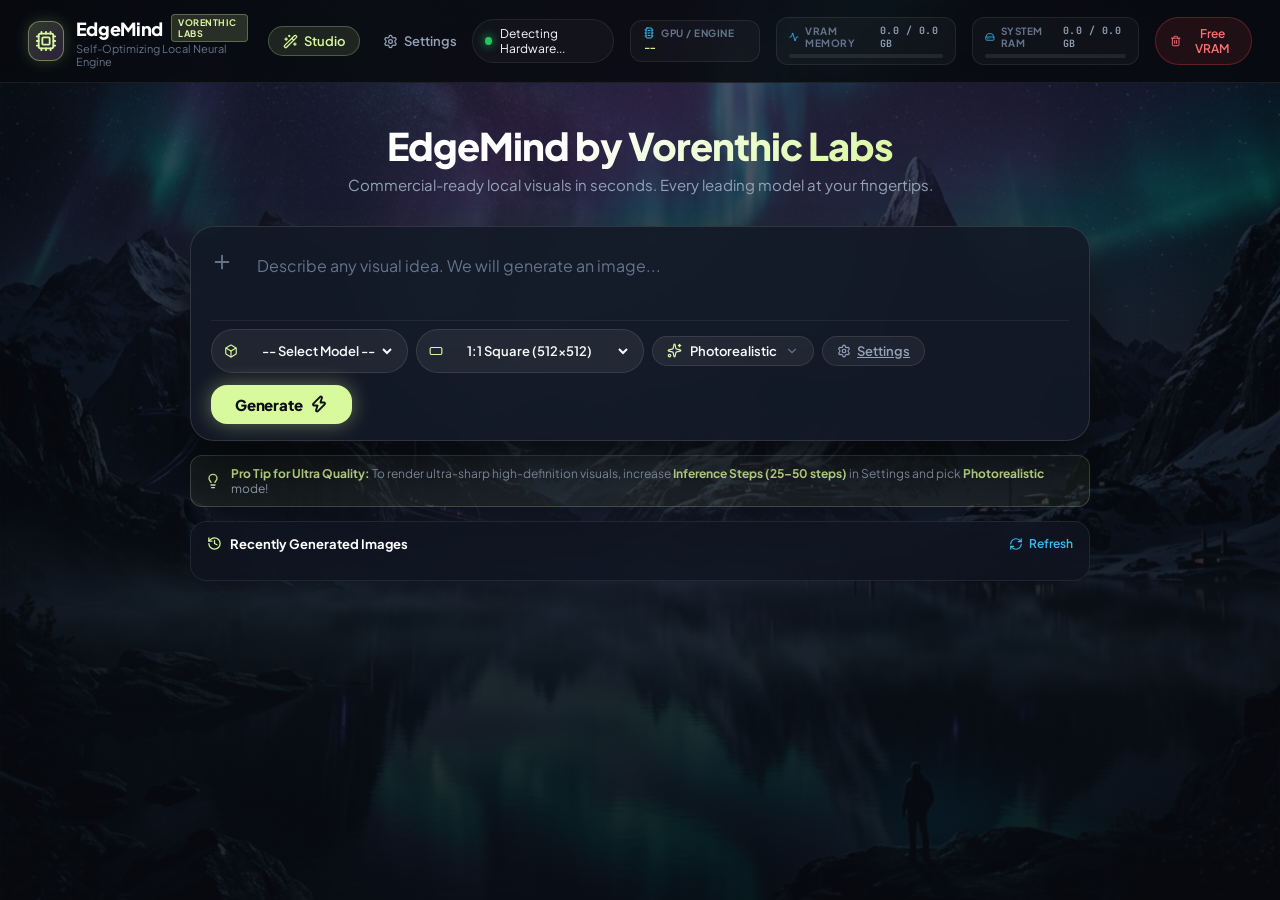
==== templates/index.html @ 59effb36 "v1.5.2" ====
<!DOCTYPE html>
<html lang="en">
<head>
    <meta charset="UTF-8">
    <meta name="viewport" content="width=device-width, initial-scale=1.0">
    <title>EdgeMind AI Studio — Self-Optimizing Local AI Engine</title>
    <!-- FAVICON -->
    <link rel="icon" type="image/svg+xml" href="/static/favicon.svg">
    <!-- LOCAL OFFLINE FONTS & LUCIDE ICONS -->
    <link rel="stylesheet" href="/static/css/fonts.css">
    <script src="/static/js/lucide.min.js"></script>
    <link rel="stylesheet" href="/static/css/style.css">
</head>
<body>

    <!-- TOP HEADER NAVBAR -->
    <header class="top-navbar">
        <div class="brand-group">
            <div class="brand-icon">
                <i data-lucide="cpu" class="icon-brand"></i>
            </div>
            <div>
                <div class="brand-title">EdgeMind <span class="badge-tag">VORENTHIC LABS</span></div>
                <div class="brand-subtitle">Self-Optimizing Local Neural Engine</div>
            </div>
        </div>

        <!-- MAIN NAVIGATION LINKS -->
        <nav class="nav-links">
            <a href="/" class="nav-link active">
                <i data-lucide="wand-2"></i>
                <span>Studio</span>
            </a>
            <a href="/settings" class="nav-link">
                <i data-lucide="settings"></i>
                <span>Settings</span>
            </a>
        </nav>

        <!-- MOBILE HUD TOGGLE -->
        <button class="mobile-hud-toggle" onclick="toggleMobileHud()" title="System Stats">
            <i data-lucide="activity"></i>
        </button>

        <!-- HARDWARE TELEMETRY HUD -->
        <div class="telemetry-hud">
            <div class="hud-item" id="profile-badge">
                <span class="status-dot"></span>
                <span id="profile-name">Detecting Hardware...</span>
            </div>

            <div class="hud-item hud-stat">
                <div class="stat-header">
                    <i data-lucide="microchip"></i>
                    <span>GPU / ENGINE</span>
                </div>
                <div class="stat-val" id="device-name">--</div>
            </div>

            <div class="hud-item hud-stat">
                <div class="stat-header">
                    <i data-lucide="activity"></i>
                    <span>VRAM MEMORY</span>
                    <span class="stat-num" id="vram-val">0.0 / 0.0 GB</span>
                </div>
                <div class="stat-meter"><div class="meter-fill" id="vram-bar"></div></div>
            </div>

            <div class="hud-item hud-stat">
                <div class="stat-header">
                    <i data-lucide="hard-drive"></i>
                    <span>SYSTEM RAM</span>
                    <span class="stat-num" id="ram-val">0.0 / 0.0 GB</span>
                </div>
                <div class="stat-meter"><div class="meter-fill" id="ram-bar"></div></div>
            </div>

            <button class="btn-icon-action" onclick="unloadModel()" title="Free VRAM & Unload Model">
                <i data-lucide="trash-2"></i>
                <span>Free VRAM</span>
            </button>
        </div>
    </header>

    <!-- HERO WORKSPACE -->
    <main class="hero-container">
        
        <!-- HIGGSFIELD-STYLE HERO HEADLINE -->
        <section class="hero-headline">
            <h1>EdgeMind <span class="text-gradient">by Vorenthic Labs</span></h1>
            <p>Commercial-ready local visuals in seconds. Every leading model at your fingertips.</p>
        </section>

        <!-- FLOATING PROMPT BAR (HIGGSFIELD DOCK) -->
        <section class="prompt-dock-container" id="prompt-dock">
            <div class="prompt-dock-card">
                <div class="prompt-input-wrapper">
                    <i data-lucide="plus" class="prompt-icon"></i>
                    <textarea id="prompt" rows="2" placeholder="Describe any visual idea. We will generate an image..."></textarea>
                </div>

                <!-- FLOATING TOOLBAR INSIDE DOCK -->
                <div class="dock-toolbar">
                    <div class="toolbar-left">
                        <!-- Model Selection Pill -->
                        <div class="dock-pill-select">
                            <i data-lucide="box" class="pill-icon"></i>
                            <select id="model-select" onchange="onModelChange()">
                                <option value="">-- Select Model --</option>
                            </select>
                        </div>

                        <!-- Aspect Ratio Pill -->
                        <div class="dock-pill-select">
                            <i data-lucide="rectangle-horizontal" class="pill-icon"></i>
                            <select id="aspect-ratio" onchange="applyAspectRatio(this.value)">
                                <option value="1:1">1:1 Square (512x512)</option>
                                <option value="16:9">16:9 Landscape (1024x576)</option>
                                <option value="9:16">9:16 Portrait (576x1024)</option>
                                <option value="4:3">4:3 Standard (768x576)</option>
                                <option value="3:4">3:4 Portrait (576x768)</option>
                                <option value="1024:1024">1024×1024 HD</option>
                            </select>
                        </div>

                        <!-- Quality Enhancer Lucide Custom Dropdown -->
                        <div class="custom-dropdown" id="dropdown-style">
                            <button class="custom-dropdown-trigger" type="button" onclick="toggleCustomDropdown('dropdown-style')">
                                <i data-lucide="sparkles" class="dropdown-trigger-icon" id="style-selected-icon"></i>
                                <span id="style-selected-label">Photorealistic</span>
                                <i data-lucide="chevron-down" class="dropdown-arrow"></i>
                            </button>
                            <div class="custom-dropdown-menu" id="style-dropdown-menu">
                                <div class="custom-dropdown-item active" onclick="selectStylePreset('photorealistic', 'Photorealistic', 'sparkles', 'dropdown-style')">
                                    <i data-lucide="sparkles"></i>
                                    <span>Photorealistic</span>
                                </div>
                                <div class="custom-dropdown-item" onclick="selectStylePreset('cinematic', 'Cinematic Film', 'clapperboard', 'dropdown-style')">
                                    <i data-lucide="clapperboard"></i>
                                    <span>Cinematic Film</span>
                                </div>
                                <div class="custom-dropdown-item" onclick="selectStylePreset('anime', 'Anime Visual', 'palette', 'dropdown-style')">
                                    <i data-lucide="palette"></i>
                                    <span>Anime Visual</span>
                                </div>
                                <div class="custom-dropdown-item" onclick="selectStylePreset('cyberpunk', 'Cyberpunk Neon', 'zap', 'dropdown-style')">
                                    <i data-lucide="zap"></i>
                                    <span>Cyberpunk Neon</span>
                                </div>
                                <div class="custom-dropdown-item" onclick="selectStylePreset('3d', '3D Render', 'box', 'dropdown-style')">
                                    <i data-lucide="box"></i>
                                    <span>3D Render</span>
                                </div>
                            </div>
                            <input type="hidden" id="quality-preset" value="photorealistic">
                        </div>

                        <!-- Settings Link -->
                        <a href="/settings" class="btn-dock-pill" id="btn-settings">
                            <i data-lucide="settings"></i>
                            <span>Settings</span>
                        </a>
                    </div>

                    <div class="toolbar-right">
                        <!-- NEON LIME GENERATE BUTTON -->
                        <button class="btn-generate-neon" id="btn-generate" onclick="startGeneration()">
                            <span>Generate</span>
                            <i data-lucide="zap" class="btn-icon"></i>
                        </button>
                    </div>
                </div>

                <!-- HYPER-SD FAST BADGE -->
                <div id="hyper-sd-badge" class="hyper-badge" style="display: none;">
                    <i data-lucide="zap"></i>
                    <span>⚡ ByteDance Hyper-SD 1-Step Fast Generation Mode Active</span>
                </div>
            </div>

            <!-- QUALITY GUIDANCE TIP BANNER -->
            <div class="quality-tip-banner">
                <i data-lucide="lightbulb" class="tip-icon"></i>
                <span><strong>Pro Tip for Ultra Quality:</strong> To render ultra-sharp high-definition visuals, increase <strong>Inference Steps (25–50 steps)</strong> in Settings and pick <strong>Photorealistic</strong> mode!</span>
            </div>

            <!-- RECENT GENERATIONS DOCK (LOCATED JUST BELOW INPUT BOX) -->
            <div class="recent-dock-container" id="recent-dock">
                <div class="recent-dock-header">
                    <div class="recent-dock-title">
                        <i data-lucide="history"></i>
                        <span>Recently Generated Images</span>
                    </div>
                    <button class="btn-text-action" onclick="loadGallery()">
                        <i data-lucide="refresh-cw"></i>
                        <span>Refresh</span>
                    </button>
                </div>
                <div class="recent-dock-scroll" id="recent-dock-grid">
                    <!-- Dynamic Recent Thumbnail Cards -->
                </div>
            </div>

            <!-- HIDDEN SETTINGS FALLBACKS (MANAGED VIA /settings) -->
            <div style="display: none;">
                <input type="hidden" id="width" value="512">
                <input type="hidden" id="height" value="512">
                <span id="val-width">512</span>
                <span id="val-height">512</span>
            </div>
        </section>


        <!-- DISPLAY CANVAS & GENERATION SHOWCASE -->
        <section class="display-section">
            <div class="canvas-viewport">
                <!-- Empty Placeholder -->
                <div class="canvas-placeholder" id="placeholder-view">
                    <div class="placeholder-icon-ring">
                        <i data-lucide="wand-2"></i>
                    </div>
                    <h2>Ready to Create</h2>
                    <p>Select your model, type a prompt, and hit <strong>Generate</strong> to render high-resolution visuals.</p>
                </div>

                <!-- Preview Image -->
                <img id="main-preview" src="" alt="Generated Visual" style="display: none;">

                <!-- Floating Toolbar On Image -->
                <div class="canvas-overlay-bar" id="canvas-overlay" style="display: none;">
                    <button class="overlay-btn" onclick="downloadCurrentImage()" title="Download Full Resolution">
                        <i data-lucide="download"></i>
                        <span>Download</span>
                    </button>
                    <button class="overlay-btn" onclick="copyCurrentPrompt()" title="Copy Prompt">
                        <i data-lucide="copy"></i>
                        <span>Copy Prompt</span>
                    </button>
                    <span id="image-meta-badge" class="meta-badge">512×512</span>
                </div>

                <!-- Live Progress Overlay -->
                <div class="progress-box-overlay" id="progress-overlay" style="display: none;">
                    <div class="progress-info">
                        <div class="spinner-ring"></div>
                        <span id="status-msg">Initializing neural pipeline...</span>
                        <span id="status-percent" class="percent-tag">0%</span>
                    </div>
                    <div class="progress-track">
                        <div class="progress-bar" id="status-bar-fill" style="width: 0%;"></div>
                    </div>
                </div>
            </div>

            <!-- RECENT GENERATIONS GALLERY GRID -->
            <div class="gallery-container">
                <div class="gallery-header">
                    <div class="gallery-title">
                        <i data-lucide="images"></i>
                        <span>Recent Generations</span>
                        <span class="hint" id="model-count-hint">-- models found</span>
                    </div>
                    <button class="btn-text-action" onclick="loadGallery()">
                        <i data-lucide="refresh-cw"></i>
                        <span>Refresh Gallery</span>
                    </button>
                </div>

                <div class="gallery-grid" id="gallery-grid">
                    <!-- Dynamic Gallery Cards -->
                </div>
            </div>
        </section>

    </main>

    <!-- SCRIPT -->
    <script src="/static/js/main.js"></script>
</body>
</html>
---- static/css/fonts.css ----
@font-face {
  font-family: 'JetBrains Mono';
  font-style: normal;
  font-weight: 400;
  font-display: swap;
  src: url(/static/fonts/font_0.woff2) format('truetype');
}
@font-face {
  font-family: 'JetBrains Mono';
  font-style: normal;
  font-weight: 500;
  font-display: swap;
  src: url(/static/fonts/font_1.woff2) format('truetype');
}
@font-face {
  font-family: 'JetBrains Mono';
  font-style: normal;
  font-weight: 600;
  font-display: swap;
  src: url(/static/fonts/font_2.woff2) format('truetype');
}
@font-face {
  font-family: 'Plus Jakarta Sans';
  font-style: normal;
  font-weight: 300;
  font-display: swap;
  src: url(/static/fonts/font_3.woff2) format('truetype');
}
@font-face {
  font-family: 'Plus Jakarta Sans';
  font-style: normal;
  font-weight: 400;
  font-display: swap;
  src: url(/static/fonts/font_4.woff2) format('truetype');
}
@font-face {
  font-family: 'Plus Jakarta Sans';
  font-style: normal;
  font-weight: 500;
  font-display: swap;
  src: url(/static/fonts/font_5.woff2) format('truetype');
}
@font-face {
  font-family: 'Plus Jakarta Sans';
  font-style: normal;
  font-weight: 600;
  font-display: swap;
  src: url(/static/fonts/font_6.woff2) format('truetype');
}
@font-face {
  font-family: 'Plus Jakarta Sans';
  font-style: normal;
  font-weight: 700;
  font-display: swap;
  src: url(/static/fonts/font_7.woff2) format('truetype');
}
@font-face {
  font-family: 'Plus Jakarta Sans';
  font-style: normal;
  font-weight: 800;
  font-display: swap;
  src: url(/static/fonts/font_8.woff2) format('truetype');
}
---- static/css/style.css ----
:root {
    --bg-main: #080a0f;
    --bg-card: rgba(18, 24, 37, 0.75);
    --bg-card-hover: rgba(26, 34, 52, 0.85);
    --dock-bg: rgba(19, 25, 38, 0.92);
    --dock-border: rgba(255, 255, 255, 0.12);
    
    --accent-lime: #d9f99d;
    --accent-lime-glow: rgba(217, 249, 157, 0.4);
    --accent-cyan: #38bdf8;
    --accent-purple: #c084fc;
    --accent-pink: #f472b6;
    
    --text-primary: #f8fafc;
    --text-secondary: #94a3b8;
    --text-muted: #64748b;
    
    --border-subtle: rgba(255, 255, 255, 0.08);
    --radius-xl: 24px;
    --radius-lg: 16px;
    --radius-md: 12px;
    --radius-sm: 8px;
    --radius-pill: 9999px;
    
    --font-sans: 'Plus Jakarta Sans', system-ui, -apple-system, BlinkMacSystemFont, 'Segoe UI', Roboto, sans-serif;
    --font-mono: 'JetBrains Mono', monospace;
}

* {
    box-sizing: border-box;
    margin: 0;
    padding: 0;
    font-family: var(--font-sans);
    -webkit-font-smoothing: antialiased;
}

body {
    background-color: var(--bg-main);
    color: var(--text-primary);
    min-height: 100vh;
    display: flex;
    flex-direction: column;
    overflow-x: hidden;
    background-image: 
        radial-gradient(circle at 50% 0%, rgba(192, 132, 252, 0.15) 0%, transparent 60%),
        linear-gradient(180deg, rgba(8, 10, 15, 0.7) 0%, rgba(8, 10, 15, 0.88) 100%),
        url('/static/bg_landscape.png');
    background-size: cover;
    background-position: center;
    background-attachment: fixed;
    background-repeat: no-repeat;
}

/* TOP NAVBAR */
.top-navbar {
    display: flex;
    align-items: center;
    justify-content: space-between;
    padding: 14px 28px;
    background: rgba(8, 10, 15, 0.85);
    -webkit-backdrop-filter: blur(20px);
    backdrop-filter: blur(20px);
    border-bottom: 1px solid var(--border-subtle);
    position: -webkit-sticky;
    position: sticky;
    top: 0;
    z-index: 100;
}

.brand-group {
    display: flex;
    align-items: center;
    gap: 12px;
}

.brand-icon {
    width: 40px;
    height: 40px;
    background: linear-gradient(135deg, rgba(217, 249, 157, 0.2), rgba(192, 132, 252, 0.2));
    border: 1px solid rgba(217, 249, 157, 0.4);
    -webkit-border-radius: var(--radius-md);
    border-radius: var(--radius-md);
    display: flex;
    align-items: center;
    justify-content: center;
    color: var(--accent-lime);
    -webkit-box-shadow: 0 0 15px rgba(217, 249, 157, 0.2);
    box-shadow: 0 0 15px rgba(217, 249, 157, 0.2);
}

.icon-brand {
    width: 22px;
    height: 22px;
}

.brand-title {
    font-size: 18px;
    font-weight: 800;
    letter-spacing: -0.3px;
    color: #fff;
    display: flex;
    align-items: center;
    gap: 8px;
}

.badge-tag {
    font-size: 9px;
    font-weight: 700;
    background: rgba(217, 249, 157, 0.15);
    color: var(--accent-lime);
    border: 1px solid rgba(217, 249, 157, 0.3);
    padding: 2px 6px;
    -webkit-border-radius: 4px;
    border-radius: 4px;
    letter-spacing: 0.5px;
}

.brand-subtitle {
    font-size: 11px;
    color: var(--text-muted);
}

/* TELEMETRY HUD */
.telemetry-hud {
    display: flex;
    align-items: center;
    gap: 16px;
}

.hud-item {
    background: rgba(255, 255, 255, 0.03);
    border: 1px solid var(--border-subtle);
    padding: 6px 12px;
    -webkit-border-radius: var(--radius-pill);
    border-radius: var(--radius-pill);
    display: flex;
    align-items: center;
    gap: 8px;
    font-size: 12px;
}

.status-dot {
    width: 8px;
    height: 8px;
    background: #22c55e;
    -webkit-border-radius: 50%;
    border-radius: 50%;
    -webkit-box-shadow: 0 0 10px #22c55e;
    box-shadow: 0 0 10px #22c55e;
    -webkit-animation: pulse 2s infinite;
    animation: pulse 2s infinite;
}

@-webkit-keyframes pulse {
    0%, 100% { opacity: 1; -webkit-transform: scale(1); transform: scale(1); }
    50% { opacity: 0.6; -webkit-transform: scale(0.9); transform: scale(0.9); }
}

@keyframes pulse {
    0%, 100% { opacity: 1; -webkit-transform: scale(1); transform: scale(1); }
    50% { opacity: 0.6; -webkit-transform: scale(0.9); transform: scale(0.9); }
}

.hud-stat {
    flex-direction: column;
    align-items: flex-start;
    gap: 2px;
    min-width: 130px;
    -webkit-border-radius: var(--radius-md);
    border-radius: var(--radius-md);
}

.stat-header {
    display: flex;
    align-items: center;
    gap: 6px;
    font-size: 10px;
    font-weight: 700;
    color: var(--text-muted);
    letter-spacing: 0.5px;
    width: 100%;
}

.stat-header svg {
    width: 12px;
    height: 12px;
    color: var(--accent-cyan);
}

.stat-val {
    font-size: 11px;
    font-weight: 600;
    color: var(--accent-lime);
    font-family: var(--font-mono);
}

.stat-num {
    margin-left: auto;
    font-size: 10px;
    font-family: var(--font-mono);
    color: var(--text-secondary);
}

.stat-meter {
    width: 100%;
    height: 4px;
    background: rgba(255, 255, 255, 0.08);
    -webkit-border-radius: 2px;
    border-radius: 2px;
    overflow: hidden;
    margin-top: 2px;
}

.meter-fill {
    height: 100%;
    width: 0%;
    background: -webkit-linear-gradient(left, var(--accent-cyan), var(--accent-lime));
    background: linear-gradient(90deg, var(--accent-cyan), var(--accent-lime));
    -webkit-transition: width 0.4s ease;
    transition: width 0.4s ease;
}

.btn-icon-action {
    background: rgba(239, 68, 68, 0.1);
    border: 1px solid rgba(239, 68, 68, 0.3);
    color: #f87171;
    padding: 8px 14px;
    -webkit-border-radius: var(--radius-pill);
    border-radius: var(--radius-pill);
    font-size: 12px;
    font-weight: 600;
    cursor: pointer;
    display: flex;
    align-items: center;
    gap: 6px;
    -webkit-transition: all 0.2s ease;
    transition: all 0.2s ease;
}

.btn-icon-action svg {
    width: 14px;
    height: 14px;
}

.btn-icon-action:hover {
    background: rgba(239, 68, 68, 0.2);
    border-color: #f87171;
}

/* HERO MAIN CONTAINER */
.hero-container {
    max-width: 1280px;
    margin: 0 auto;
    width: 100%;
    padding: 32px 24px 60px 24px;
    display: flex;
    flex-direction: column;
    gap: 24px;
}

/* HEADLINE SECTION */
.hero-headline {
    text-align: center;
    margin-top: 10px;
    margin-bottom: 8px;
    -webkit-transition: all 0.5s cubic-bezier(0.16, 1, 0.3, 1);
    transition: all 0.5s cubic-bezier(0.16, 1, 0.3, 1);
}

.hero-headline h1 {
    font-size: 38px;
    font-weight: 800;
    letter-spacing: -1px;
    line-height: 1.1;
    color: #ffffff;
}

.text-gradient {
    background: -webkit-linear-gradient(315deg, #ffffff 0%, var(--accent-lime) 100%);
    background: linear-gradient(135deg, #ffffff 0%, var(--accent-lime) 100%);
    -webkit-background-clip: text;
    -webkit-text-fill-color: transparent;
}

.hero-headline p {
    font-size: 15px;
    color: var(--text-secondary);
    margin-top: 8px;
    font-weight: 400;
}

/* FLOATING PROMPT DOCK (HIGGSFIELD DOCK) */
.prompt-dock-container {
    width: 100%;
    max-width: 900px;
    margin: 0 auto;
    display: flex;
    flex-direction: column;
    gap: 14px;
    -webkit-transition: all 0.5s cubic-bezier(0.16, 1, 0.3, 1);
    transition: all 0.5s cubic-bezier(0.16, 1, 0.3, 1);
}

.prompt-dock-card {
    background: var(--dock-bg);
    -webkit-backdrop-filter: blur(24px);
    backdrop-filter: blur(24px);
    border: 1px solid var(--dock-border);
    -webkit-border-radius: var(--radius-xl);
    border-radius: var(--radius-xl);
    padding: 16px 20px;
    -webkit-box-shadow: 
        0 20px 50px rgba(0, 0, 0, 0.7),
        0 0 30px rgba(217, 249, 157, 0.05);
    box-shadow: 
        0 20px 50px rgba(0, 0, 0, 0.7),
        0 0 30px rgba(217, 249, 157, 0.05);
    display: flex;
    flex-direction: column;
    gap: 12px;
    -webkit-transition: all 0.3s ease;
    transition: all 0.3s ease;
}

.prompt-dock-card:focus-within {
    border-color: rgba(217, 249, 157, 0.4);
    -webkit-box-shadow: 
        0 24px 60px rgba(0, 0, 0, 0.8),
        0 0 40px rgba(217, 249, 157, 0.12);
    box-shadow: 
        0 24px 60px rgba(0, 0, 0, 0.8),
        0 0 40px rgba(217, 249, 157, 0.12);
}

.prompt-input-wrapper {
    display: flex;
    align-items: flex-start;
    gap: 12px;
    padding-top: 4px;
}

.prompt-icon {
    width: 22px;
    height: 22px;
    color: var(--text-muted);
    margin-top: 4px;
    flex-shrink: 0;
}

textarea#prompt {
    width: 100%;
    background: transparent;
    border: none;
    outline: none;
    color: #ffffff;
    font-size: 16px;
    line-height: 1.4;
    resize: none;
    font-family: var(--font-sans);
    font-weight: 400;
}

textarea#prompt::placeholder {
    color: var(--text-muted);
}

/* QUALITY GUIDANCE TIP BANNER */
.quality-tip-banner {
    background: rgba(217, 249, 157, 0.06);
    border: 1px solid rgba(217, 249, 157, 0.2);
    -webkit-border-radius: var(--radius-md);
    border-radius: var(--radius-md);
    padding: 10px 14px;
    display: flex;
    align-items: center;
    gap: 10px;
    font-size: 12px;
    color: var(--text-secondary);
}

.tip-icon {
    width: 16px;
    height: 16px;
    color: var(--accent-lime);
    flex-shrink: 0;
}

.quality-tip-banner strong {
    color: var(--accent-lime);
}

/* RECENT DOCK CAROUSEL (LOCATED JUST BELOW INPUT BOX) */
.recent-dock-container {
    background: rgba(16, 21, 33, 0.8);
    -webkit-backdrop-filter: blur(16px);
    backdrop-filter: blur(16px);
    border: 1px solid rgba(255, 255, 255, 0.08);
    -webkit-border-radius: var(--radius-lg);
    border-radius: var(--radius-lg);
    padding: 14px 16px;
    display: flex;
    flex-direction: column;
    gap: 10px;
}

.recent-dock-header {
    display: flex;
    align-items: center;
    justify-content: space-between;
}

.recent-dock-title {
    display: flex;
    align-items: center;
    gap: 8px;
    font-size: 13px;
    font-weight: 700;
    color: #fff;
}

.recent-dock-title svg {
    width: 15px;
    height: 15px;
    color: var(--accent-lime);
}

.recent-dock-scroll {
    display: flex;
    gap: 12px;
    overflow-x: auto;
    padding-bottom: 4px;
    scroll-behavior: smooth;
}

.recent-dock-scroll::-webkit-scrollbar {
    height: 5px;
}

.recent-dock-scroll::-webkit-scrollbar-thumb {
    background: rgba(255, 255, 255, 0.15);
    -webkit-border-radius: 3px;
    border-radius: 3px;
}

.dock-gallery-item {
    min-width: 100px;
    width: 100px;
    height: 100px;
    -webkit-border-radius: var(--radius-md);
    border-radius: var(--radius-md);
    overflow: hidden;
    border: 1px solid rgba(255, 255, 255, 0.12);
    cursor: pointer;
    position: relative;
    -webkit-transition: all 0.2s ease;
    transition: all 0.2s ease;
    flex-shrink: 0;
}

.dock-gallery-item img {
    width: 100%;
    height: 100%;
    object-fit: cover;
}

.dock-item-prompt {
    position: absolute;
    bottom: 0; left: 0; right: 0;
    background: rgba(8, 10, 15, 0.85);
    font-size: 10px;
    color: #fff;
    padding: 3px 6px;
    white-space: nowrap;
    overflow: hidden;
    text-overflow: ellipsis;
}

.dock-gallery-item:hover {
    border-color: var(--accent-lime);
    -webkit-transform: scale(1.05);
    transform: scale(1.05);
    -webkit-box-shadow: 0 4px 20px rgba(217, 249, 157, 0.3);
    box-shadow: 0 4px 20px rgba(217, 249, 157, 0.3);
}

.empty-gallery-hint {
    font-size: 12px;
    color: var(--text-muted);
    display: flex;
    align-items: center;
    gap: 8px;
    padding: 8px 4px;
}

.empty-gallery-hint svg {
    width: 14px;
    height: 14px;
    color: var(--accent-lime);
}

/* DOCK TOOLBAR */
.dock-toolbar {
    display: flex;
    align-items: center;
    justify-content: space-between;
    gap: 12px;
    flex-wrap: wrap;
    padding-top: 8px;
    border-top: 1px solid rgba(255, 255, 255, 0.06);
}

/* DYNAMIC GENERATION MODE TRANSITIONS (SLIDE DOCK TO BOTTOM) */
body.active-generation-mode .hero-headline {
    opacity: 0;
    max-height: 0;
    margin: 0;
    padding: 0;
    -webkit-transform: translateY(-25px);
    transform: translateY(-25px);
    pointer-events: none;
    -webkit-transition: all 0.5s cubic-bezier(0.16, 1, 0.3, 1);
    transition: all 0.5s cubic-bezier(0.16, 1, 0.3, 1);
}

body.active-generation-mode .hero-container {
    padding-bottom: 160px;
    padding-top: 16px;
}

body.active-generation-mode .prompt-dock-container {
    position: fixed;
    bottom: 16px;
    left: 50%;
    -webkit-transform: translateX(-50%);
    transform: translateX(-50%);
    width: calc(100% - 48px);
    max-width: 900px;
    z-index: 1000;
    -webkit-animation: slideUpBottomDock 0.5s cubic-bezier(0.16, 1, 0.3, 1) forwards;
    animation: slideUpBottomDock 0.5s cubic-bezier(0.16, 1, 0.3, 1) forwards;
}

@-webkit-keyframes slideUpBottomDock {
    0% {
        opacity: 0;
        -webkit-transform: translate(-50%, 80px) scale(0.95);
        transform: translate(-50%, 80px) scale(0.95);
    }
    100% {
        opacity: 1;
        -webkit-transform: translate(-50%, 0) scale(1);
        transform: translate(-50%, 0) scale(1);
    }
}

@keyframes slideUpBottomDock {
    0% {
        opacity: 0;
        -webkit-transform: translate(-50%, 80px) scale(0.95);
        transform: translate(-50%, 80px) scale(0.95);
    }
    100% {
        opacity: 1;
        -webkit-transform: translate(-50%, 0) scale(1);
        transform: translate(-50%, 0) scale(1);
    }
}

body.active-generation-mode .prompt-dock-card {
    -webkit-box-shadow: 
        0 -15px 50px rgba(0, 0, 0, 0.85),
        0 0 35px rgba(217, 249, 157, 0.15);
    box-shadow: 
        0 -15px 50px rgba(0, 0, 0, 0.85),
        0 0 35px rgba(217, 249, 157, 0.15);
    border-color: rgba(217, 249, 157, 0.35);
}

body.active-generation-mode .recent-dock-container {
    display: none;
}

body.active-generation-mode .display-section {
    margin-top: 0;
    -webkit-animation: focusCanvasIn 0.5s cubic-bezier(0.16, 1, 0.3, 1) forwards;
    animation: focusCanvasIn 0.5s cubic-bezier(0.16, 1, 0.3, 1) forwards;
}

@-webkit-keyframes focusCanvasIn {
    0% {
        opacity: 0;
        -webkit-transform: scale(0.96);
        transform: scale(0.96);
    }
    100% {
        opacity: 1;
        -webkit-transform: scale(1);
        transform: scale(1);
    }
}

@keyframes focusCanvasIn {
    0% {
        opacity: 0;
        -webkit-transform: scale(0.96);
        transform: scale(0.96);
    }
    100% {
        opacity: 1;
        -webkit-transform: scale(1);
        transform: scale(1);
    }
}

.toolbar-left {
    display: flex;
    align-items: center;
    gap: 8px;
    flex-wrap: wrap;
}

/* DOCK PILL SELECTORS */
.dock-pill-select {
    background: rgba(255, 255, 255, 0.06);
    border: 1px solid rgba(255, 255, 255, 0.1);
    -webkit-border-radius: var(--radius-pill);
    border-radius: var(--radius-pill);
    padding: 4px 12px;
    display: flex;
    align-items: center;
    gap: 8px;
    -webkit-transition: all 0.2s ease;
    transition: all 0.2s ease;
}

.dock-pill-select:hover {
    background: rgba(255, 255, 255, 0.1);
    border-color: rgba(255, 255, 255, 0.2);
}

.pill-icon {
    width: 14px;
    height: 14px;
    color: var(--accent-lime);
    flex-shrink: 0;
}

.dock-pill-select select {
    background: transparent;
    border: none;
    outline: none;
    color: var(--text-primary);
    font-size: 13px;
    font-weight: 600;
    cursor: pointer;
    padding-right: 4px;
    max-width: 180px;
}

.dock-pill-select select option {
    background: #0f141d;
    color: #fff;
    padding: 8px;
}

.btn-dock-pill {
    background: rgba(255, 255, 255, 0.05);
    border: 1px solid rgba(255, 255, 255, 0.1);
    color: var(--text-secondary);
    padding: 6px 14px;
    -webkit-border-radius: var(--radius-pill);
    border-radius: var(--radius-pill);
    font-size: 13px;
    font-weight: 600;
    cursor: pointer;
    display: flex;
    align-items: center;
    gap: 6px;
    -webkit-transition: all 0.2s ease;
    transition: all 0.2s ease;
}

.btn-dock-pill svg {
    width: 14px;
    height: 14px;
}

.btn-dock-pill:hover, .btn-dock-pill.active {
    background: rgba(56, 189, 248, 0.15);
    border-color: var(--accent-cyan);
    color: #fff;
}

/* NEON GENERATE BUTTON (HIGGSFIELD STYLE) */
.btn-generate-neon {
    background: var(--accent-lime);
    color: #090d15;
    border: none;
    padding: 10px 24px;
    -webkit-border-radius: var(--radius-lg);
    border-radius: var(--radius-lg);
    font-size: 15px;
    font-weight: 800;
    letter-spacing: -0.2px;
    cursor: pointer;
    display: flex;
    align-items: center;
    gap: 8px;
    -webkit-box-shadow: 0 0 20px var(--accent-lime-glow);
    box-shadow: 0 0 20px var(--accent-lime-glow);
    -webkit-transition: all 0.25s ease;
    transition: all 0.25s ease;
}

.btn-generate-neon .btn-icon {
    width: 18px;
    height: 18px;
    stroke-width: 2.5;
}

.btn-generate-neon:hover {
    -webkit-transform: translateY(-2px);
    transform: translateY(-2px);
    -webkit-box-shadow: 0 0 30px rgba(217, 249, 157, 0.6);
    box-shadow: 0 0 30px rgba(217, 249, 157, 0.6);
    background: #e4ffab;
}

.btn-generate-neon:disabled {
    opacity: 0.5;
    cursor: not-allowed;
    -webkit-transform: none;
    transform: none;
    -webkit-box-shadow: none;
    box-shadow: none;
}

.hyper-badge {
    background: rgba(217, 249, 157, 0.1);
    border: 1px solid rgba(217, 249, 157, 0.3);
    color: var(--accent-lime);
    font-size: 12px;
    font-weight: 600;
    padding: 6px 12px;
    -webkit-border-radius: var(--radius-md);
    border-radius: var(--radius-md);
    display: flex;
    align-items: center;
    gap: 8px;
}

.hyper-badge svg {
    width: 14px;
    height: 14px;
}

/* ADVANCED SETTINGS DRAWER */
.advanced-drawer {
    width: 100%;
    max-width: 900px;
    margin: 0 auto;
    max-height: 0;
    overflow: hidden;
    opacity: 0;
    -webkit-transition: all 0.4s cubic-bezier(0.16, 1, 0.3, 1);
    transition: all 0.4s cubic-bezier(0.16, 1, 0.3, 1);
}

.advanced-drawer.open {
    max-height: 800px;
    opacity: 1;
    margin-top: 4px;
}

.drawer-grid {
    background: var(--bg-card);
    border: 1px solid var(--border-subtle);
    -webkit-border-radius: var(--radius-xl);
    border-radius: var(--radius-xl);
    padding: 24px;
    display: grid;
    grid-template-columns: repeat(auto-fit, minmax(260px, 1fr));
    gap: 20px;
}

.drawer-col {
    display: flex;
    flex-direction: column;
    gap: 16px;
}

.col-header {
    display: flex;
    align-items: center;
    gap: 8px;
    color: var(--accent-cyan);
    border-bottom: 1px solid rgba(255, 255, 255, 0.06);
    padding-bottom: 8px;
}

.col-header svg {
    width: 16px;
    height: 16px;
}

.col-header h3 {
    font-size: 14px;
    font-weight: 700;
    color: #fff;
}

/* FORM FIELDS & SLIDERS */
.field-group {
    display: flex;
    flex-direction: column;
    gap: 6px;
}

label {
    font-size: 12px;
    font-weight: 600;
    color: var(--text-secondary);
    display: flex;
    align-items: center;
    justify-content: space-between;
}

.label-row {
    display: flex;
    align-items: center;
    justify-content: space-between;
}

.hint {
    font-size: 10px;
    color: var(--text-muted);
    font-weight: 400;
}

select, input[type="text"], input[type="number"], textarea {
    width: 100%;
    background: rgba(10, 14, 22, 0.8);
    border: 1px solid rgba(255, 255, 255, 0.1);
    -webkit-border-radius: var(--radius-md);
    border-radius: var(--radius-md);
    padding: 8px 12px;
    color: #fff;
    font-size: 13px;
    outline: none;
    -webkit-transition: all 0.2s ease;
    transition: all 0.2s ease;
}

select:focus, input:focus, textarea:focus {
    border-color: var(--accent-lime);
    -webkit-box-shadow: 0 0 10px rgba(217, 249, 157, 0.15);
    box-shadow: 0 0 10px rgba(217, 249, 157, 0.15);
}

textarea#negative-prompt {
    resize: vertical;
    font-family: var(--font-sans);
}

input[type="range"] {
    width: 100%;
    accent-color: var(--accent-lime);
    cursor: pointer;
    height: 4px;
}

.dual-sliders {
    display: flex;
    gap: 12px;
}

.slider-val {
    font-family: var(--font-mono);
    color: var(--accent-lime);
    font-weight: 700;
}

.quick-chips {
    display: flex;
    gap: 4px;
}

.chip-btn {
    background: rgba(255, 255, 255, 0.05);
    border: 1px solid rgba(255, 255, 255, 0.1);
    color: var(--text-secondary);
    padding: 2px 8px;
    -webkit-border-radius: var(--radius-sm);
    border-radius: var(--radius-sm);
    font-size: 11px;
    cursor: pointer;
    -webkit-transition: all 0.2s ease;
    transition: all 0.2s ease;
}

.chip-btn:hover, .chip-btn.active {
    background: rgba(217, 249, 157, 0.15);
    border-color: var(--accent-lime);
    color: var(--accent-lime);
}

.grid-2col {
    display: grid;
    grid-template-columns: 1fr 1fr;
    gap: 10px;
}

/* HUGGING FACE DOWNLOADER CARD */
.hf-download-card {
    background: rgba(56, 189, 248, 0.05);
    border: 1px solid rgba(56, 189, 248, 0.15);
    -webkit-border-radius: var(--radius-md);
    border-radius: var(--radius-md);
    padding: 12px;
    display: flex;
    flex-direction: column;
    gap: 8px;
}

.hf-header {
    display: flex;
    align-items: center;
    gap: 6px;
    font-size: 12px;
    font-weight: 700;
    color: var(--accent-cyan);
}

.hf-icon {
    width: 14px;
    height: 14px;
}

.hf-input-group {
    display: flex;
    gap: 6px;
}

.hf-input-group input {
    flex: 1;
    font-size: 11px;
    padding: 6px 10px;
}

.btn-hf {
    background: rgba(56, 189, 248, 0.2);
    border: 1px solid var(--accent-cyan);
    color: #fff;
    padding: 6px 12px;
    -webkit-border-radius: var(--radius-md);
    border-radius: var(--radius-md);
    font-size: 11px;
    font-weight: 700;
    cursor: pointer;
    display: flex;
    align-items: center;
    gap: 4px;
    white-space: nowrap;
    -webkit-transition: all 0.2s ease;
    transition: all 0.2s ease;
}

.btn-hf svg {
    width: 12px;
    height: 12px;
}

.btn-hf:hover {
    background: var(--accent-cyan);
    color: #000;
}

.dl-status-box {
    display: flex;
    flex-direction: column;
    gap: 4px;
    font-family: var(--font-mono);
    font-size: 10px;
}

.dl-text-row {
    display: flex;
    justify-content: space-between;
    color: var(--text-secondary);
}

/* TOGGLE CHIPS */
.toggle-grid {
    display: grid;
    grid-template-columns: 1fr 1fr;
    gap: 8px;
}

.toggle-chip {
    display: flex;
    align-items: center;
    justify-content: space-between;
    background: rgba(255, 255, 255, 0.03);
    border: 1px solid rgba(255, 255, 255, 0.06);
    padding: 6px 10px;
    -webkit-border-radius: var(--radius-md);
    border-radius: var(--radius-md);
    font-size: 11px;
    color: var(--text-secondary);
}

.switch {
    position: relative;
    display: inline-block;
    width: 32px;
    height: 18px;
}

.switch input {
    opacity: 0;
    width: 0;
    height: 0;
}

.slider-switch {
    position: absolute;
    cursor: pointer;
    top: 0; left: 0; right: 0; bottom: 0;
    background-color: rgba(255, 255, 255, 0.2);
    -webkit-transition: .3s;
    transition: .3s;
    -webkit-border-radius: 20px;
    border-radius: 20px;
}

.slider-switch:before {
    position: absolute;
    content: "";
    height: 12px;
    width: 12px;
    left: 3px;
    bottom: 3px;
    background-color: white;
    -webkit-transition: .3s;
    transition: .3s;
    -webkit-border-radius: 50%;
    border-radius: 50%;
}

input:checked + .slider-switch {
    background-color: var(--accent-lime);
}

input:checked + .slider-switch:before {
    -webkit-transform: translateX(14px);
    transform: translateX(14px);
    background-color: #000;
}

/* DISPLAY & CANVAS VIEWPORT (HIDDEN UNTIL PROMPT SENT) */
.display-section {
    display: none;
    flex-direction: column;
    gap: 24px;
    width: 100%;
    max-width: 900px;
    margin: 0 auto;
    opacity: 0;
    -webkit-transform: translateY(20px);
    transform: translateY(20px);
    -webkit-transition: all 0.5s cubic-bezier(0.16, 1, 0.3, 1);
    transition: all 0.5s cubic-bezier(0.16, 1, 0.3, 1);
}

body.active-generation-mode .display-section {
    display: flex;
    opacity: 1;
    -webkit-transform: translateY(0);
    transform: translateY(0);
}

.canvas-viewport {
    background: rgba(12, 16, 24, 0.9);
    border: 1px solid var(--dock-border);
    -webkit-border-radius: var(--radius-xl);
    border-radius: var(--radius-xl);
    min-height: 480px;
    display: flex;
    align-items: center;
    justify-content: center;
    position: relative;
    overflow: hidden;
    -webkit-box-shadow: 0 15px 40px rgba(0, 0, 0, 0.5);
    box-shadow: 0 15px 40px rgba(0, 0, 0, 0.5);
}

.canvas-placeholder {
    display: flex;
    flex-direction: column;
    align-items: center;
    text-align: center;
    gap: 12px;
    color: var(--text-secondary);
    padding: 40px;
}

.placeholder-icon-ring {
    width: 64px;
    height: 64px;
    -webkit-border-radius: 50%;
    border-radius: 50%;
    background: rgba(217, 249, 157, 0.08);
    border: 1px solid rgba(217, 249, 157, 0.2);
    display: flex;
    align-items: center;
    justify-content: center;
    color: var(--accent-lime);
    margin-bottom: 4px;
}

.placeholder-icon-ring svg {
    width: 28px;
    height: 28px;
}

.canvas-placeholder h2 {
    font-size: 20px;
    font-weight: 700;
    color: #fff;
}

.canvas-placeholder p {
    font-size: 13px;
    color: var(--text-muted);
    max-width: 360px;
}

.canvas-viewport img#main-preview {
    max-width: 100%;
    max-height: 650px;
    object-fit: contain;
    -webkit-border-radius: var(--radius-md);
    border-radius: var(--radius-md);
    -webkit-box-shadow: 0 10px 40px rgba(0, 0, 0, 0.6);
    box-shadow: 0 10px 40px rgba(0, 0, 0, 0.6);
}

/* OVERLAY BAR ON IMAGE */
.canvas-overlay-bar {
    position: absolute;
    top: 16px;
    right: 16px;
    display: flex;
    align-items: center;
    gap: 8px;
    background: rgba(8, 10, 15, 0.85);
    -webkit-backdrop-filter: blur(12px);
    backdrop-filter: blur(12px);
    border: 1px solid var(--border-subtle);
    padding: 6px 12px;
    -webkit-border-radius: var(--radius-pill);
    border-radius: var(--radius-pill);
}

.overlay-btn {
    background: transparent;
    border: none;
    color: #fff;
    font-size: 12px;
    font-weight: 600;
    cursor: pointer;
    display: flex;
    align-items: center;
    gap: 4px;
    padding: 4px 8px;
    -webkit-border-radius: var(--radius-sm);
    border-radius: var(--radius-sm);
    -webkit-transition: background 0.2s ease;
    transition: background 0.2s ease;
}

.overlay-btn svg {
    width: 14px;
    height: 14px;
}

.overlay-btn:hover {
    background: rgba(255, 255, 255, 0.1);
}

.meta-badge {
    font-family: var(--font-mono);
    font-size: 11px;
    color: var(--accent-lime);
    border-left: 1px solid rgba(255, 255, 255, 0.1);
    padding-left: 8px;
}

/* PROGRESS OVERLAY */
.progress-box-overlay {
    position: absolute;
    bottom: 20px;
    left: 20px;
    right: 20px;
    background: rgba(12, 16, 25, 0.92);
    -webkit-backdrop-filter: blur(16px);
    backdrop-filter: blur(16px);
    border: 1px solid rgba(217, 249, 157, 0.3);
    padding: 16px 20px;
    -webkit-border-radius: var(--radius-lg);
    border-radius: var(--radius-lg);
    display: flex;
    flex-direction: column;
    gap: 10px;
    -webkit-box-shadow: 0 10px 30px rgba(0, 0, 0, 0.6);
    box-shadow: 0 10px 30px rgba(0, 0, 0, 0.6);
}

.progress-info {
    display: flex;
    align-items: center;
    justify-content: space-between;
    font-size: 13px;
    font-weight: 600;
    color: #fff;
}

.spinner-ring {
    width: 16px;
    height: 16px;
    border: 2px solid rgba(217, 249, 157, 0.2);
    border-top-color: var(--accent-lime);
    -webkit-border-radius: 50%;
    border-radius: 50%;
    -webkit-animation: spin 0.8s linear infinite;
    animation: spin 0.8s linear infinite;
}

@-webkit-keyframes spin {
    to { -webkit-transform: rotate(360deg); transform: rotate(360deg); }
}

@keyframes spin {
    to { -webkit-transform: rotate(360deg); transform: rotate(360deg); }
}

.percent-tag {
    font-family: var(--font-mono);
    color: var(--accent-lime);
}

.progress-track {
    width: 100%;
    height: 6px;
    background: rgba(255, 255, 255, 0.08);
    -webkit-border-radius: 3px;
    border-radius: 3px;
    overflow: hidden;
}

.progress-bar {
    height: 100%;
    background: -webkit-linear-gradient(left, var(--accent-cyan), var(--accent-lime));
    background: linear-gradient(90deg, var(--accent-cyan), var(--accent-lime));
    -webkit-transition: width 0.3s ease;
    transition: width 0.3s ease;
}

/* GALLERY CONTAINER */
.gallery-container {
    background: var(--bg-card);
    border: 1px solid var(--border-subtle);
    -webkit-border-radius: var(--radius-xl);
    border-radius: var(--radius-xl);
    padding: 20px;
    display: flex;
    flex-direction: column;
    gap: 16px;
}

.gallery-header {
    display: flex;
    align-items: center;
    justify-content: space-between;
}

.gallery-title {
    display: flex;
    align-items: center;
    gap: 8px;
    font-size: 15px;
    font-weight: 700;
    color: #fff;
}

.gallery-title svg {
    width: 18px;
    height: 18px;
    color: var(--accent-lime);
}

.btn-text-action {
    background: transparent;
    border: none;
    color: var(--accent-cyan);
    font-size: 12px;
    font-weight: 600;
    cursor: pointer;
    display: flex;
    align-items: center;
    gap: 6px;
}

.btn-text-action svg {
    width: 14px;
    height: 14px;
}

.gallery-grid {
    display: grid;
    grid-template-columns: repeat(auto-fill, minmax(130px, 1fr));
    gap: 12px;
    max-height: 260px;
    overflow-y: auto;
    padding-right: 4px;
}

.gallery-item {
    aspect-ratio: 1;
    -webkit-border-radius: var(--radius-md);
    border-radius: var(--radius-md);
    overflow: hidden;
    border: 1px solid rgba(255, 255, 255, 0.1);
    cursor: pointer;
    -webkit-transition: all 0.2s ease;
    transition: all 0.2s ease;
    position: relative;
}

.gallery-item img {
    width: 100%;
    height: 100%;
    object-fit: cover;
}

.gallery-item:hover {
    border-color: var(--accent-lime);
    -webkit-transform: scale(1.03);
    transform: scale(1.03);
    -webkit-box-shadow: 0 4px 15px rgba(0, 0, 0, 0.5);
    box-shadow: 0 4px 15px rgba(0, 0, 0, 0.5);
}

/* TOP NAVBAR NAVIGATION LINKS */
.nav-links {
    display: flex;
    align-items: center;
    gap: 8px;
    margin-left: 20px;
    margin-right: auto;
}

.nav-link {
    display: flex;
    align-items: center;
    gap: 6px;
    color: var(--text-secondary);
    text-decoration: none;
    font-size: 13px;
    font-weight: 600;
    padding: 6px 14px;
    -webkit-border-radius: var(--radius-pill);
    border-radius: var(--radius-pill);
    -webkit-transition: all 0.2s ease;
    transition: all 0.2s ease;
    border: 1px solid transparent;
}

.nav-link svg {
    width: 15px;
    height: 15px;
}

.nav-link:hover {
    color: #fff;
    background: rgba(255, 255, 255, 0.05);
}

.nav-link.active {
    color: var(--accent-lime);
    background: rgba(217, 249, 157, 0.1);
    border-color: rgba(217, 249, 157, 0.25);
}

/* CUSTOM LUCIDE DROPDOWN COMPONENT */
.custom-dropdown {
    position: relative;
    display: inline-block;
}

.custom-dropdown-trigger {
    background: rgba(255, 255, 255, 0.06);
    border: 1px solid rgba(255, 255, 255, 0.1);
    -webkit-border-radius: var(--radius-pill);
    border-radius: var(--radius-pill);
    padding: 6px 14px;
    display: flex;
    align-items: center;
    gap: 8px;
    color: var(--text-primary);
    font-size: 13px;
    font-weight: 600;
    cursor: pointer;
    -webkit-transition: all 0.2s ease;
    transition: all 0.2s ease;
    outline: none;
}

.custom-dropdown-trigger:hover, .custom-dropdown.open .custom-dropdown-trigger {
    background: rgba(255, 255, 255, 0.12);
    border-color: var(--accent-lime);
    -webkit-box-shadow: 0 0 12px rgba(217, 249, 157, 0.2);
    box-shadow: 0 0 12px rgba(217, 249, 157, 0.2);
}

.dropdown-trigger-icon {
    width: 15px;
    height: 15px;
    color: var(--accent-lime);
}

.dropdown-arrow {
    width: 14px;
    height: 14px;
    color: var(--text-muted);
    -webkit-transition: -webkit-transform 0.25s ease;
    transition: transform 0.25s ease;
}

.custom-dropdown.open .dropdown-arrow {
    -webkit-transform: rotate(180deg);
    transform: rotate(180deg);
}

.custom-dropdown-menu {
    position: absolute;
    top: calc(100% + 8px);
    left: 0;
    min-width: 190px;
    background: rgba(14, 18, 28, 0.96);
    -webkit-backdrop-filter: blur(20px);
    backdrop-filter: blur(20px);
    border: 1px solid rgba(217, 249, 157, 0.25);
    -webkit-border-radius: var(--radius-lg);
    border-radius: var(--radius-lg);
    padding: 6px;
    display: flex;
    flex-direction: column;
    gap: 4px;
    -webkit-box-shadow: 0 15px 35px rgba(0, 0, 0, 0.8), 0 0 20px rgba(217, 249, 157, 0.1);
    box-shadow: 0 15px 35px rgba(0, 0, 0, 0.8), 0 0 20px rgba(217, 249, 157, 0.1);
    z-index: 1000;
    opacity: 0;
    visibility: hidden;
    -webkit-transform: translateY(-8px) scale(0.96);
    transform: translateY(-8px) scale(0.96);
    -webkit-transition: all 0.2s cubic-bezier(0.16, 1, 0.3, 1);
    transition: all 0.2s cubic-bezier(0.16, 1, 0.3, 1);
}

.custom-dropdown.open .custom-dropdown-menu {
    opacity: 1;
    visibility: visible;
    -webkit-transform: translateY(0) scale(1);
    transform: translateY(0) scale(1);
}

.custom-dropdown-item {
    display: flex;
    align-items: center;
    gap: 10px;
    padding: 9px 14px;
    -webkit-border-radius: var(--radius-md);
    border-radius: var(--radius-md);
    color: var(--text-secondary);
    font-size: 13px;
    font-weight: 600;
    cursor: pointer;
    -webkit-transition: all 0.15s ease;
    transition: all 0.15s ease;
}

.custom-dropdown-item svg {
    width: 16px;
    height: 16px;
    color: var(--accent-cyan);
    -webkit-transition: color 0.15s ease, -webkit-transform 0.15s ease;
    transition: color 0.15s ease, transform 0.15s ease;
}

.custom-dropdown-item:hover {
    background: rgba(255, 255, 255, 0.08);
    color: #fff;
}

.custom-dropdown-item:hover svg {
    color: var(--accent-lime);
    -webkit-transform: scale(1.1);
    transform: scale(1.1);
}

.custom-dropdown-item.active {
    background: rgba(217, 249, 157, 0.15);
    color: var(--accent-lime);
    border: 1px solid rgba(217, 249, 157, 0.3);
}

.custom-dropdown-item.active svg {
    color: var(--accent-lime);
}

/* SETTINGS PAGE LAYOUT */
.settings-container {
    max-width: 1100px;
    margin: 0 auto;
    width: 100%;
    padding: 36px 24px 60px 24px;
    display: flex;
    flex-direction: column;
    gap: 28px;
}

.settings-page-header {
    display: flex;
    align-items: center;
    justify-content: space-between;
    gap: 20px;
    padding-bottom: 20px;
    border-bottom: 1px solid var(--border-subtle);
}

.settings-title-group {
    display: flex;
    align-items: center;
    gap: 16px;
}

.settings-header-icon {
    width: 50px;
    height: 50px;
    background: linear-gradient(135deg, rgba(56, 189, 248, 0.2), rgba(217, 249, 157, 0.2));
    border: 1px solid rgba(56, 189, 248, 0.3);
    -webkit-border-radius: var(--radius-lg);
    border-radius: var(--radius-lg);
    display: flex;
    align-items: center;
    justify-content: center;
    color: var(--accent-cyan);
}

.settings-header-icon svg {
    width: 26px;
    height: 26px;
}

.settings-page-header h1 {
    font-size: 26px;
    font-weight: 800;
    color: #fff;
    letter-spacing: -0.5px;
}

.settings-page-header p {
    font-size: 13px;
    color: var(--text-secondary);
    margin-top: 4px;
}

.settings-grid {
    display: grid;
    grid-template-columns: repeat(auto-fit, minmax(460px, 1fr));
    gap: 24px;
}

.settings-card {
    background: var(--bg-card);
    -webkit-backdrop-filter: blur(20px);
    backdrop-filter: blur(20px);
    border: 1px solid var(--dock-border);
    -webkit-border-radius: var(--radius-xl);
    border-radius: var(--radius-xl);
    padding: 24px;
    display: flex;
    flex-direction: column;
    gap: 20px;
    -webkit-box-shadow: 0 15px 35px rgba(0, 0, 0, 0.5);
    box-shadow: 0 15px 35px rgba(0, 0, 0, 0.5);
    -webkit-transition: border-color 0.3s ease;
    transition: border-color 0.3s ease;
}

.settings-card:hover {
    border-color: rgba(255, 255, 255, 0.2);
}

.card-header {
    display: flex;
    align-items: center;
    gap: 10px;
    padding-bottom: 12px;
    border-bottom: 1px solid rgba(255, 255, 255, 0.06);
}

.card-icon {
    width: 20px;
    height: 20px;
    color: var(--accent-lime);
}

.card-header h2 {
    font-size: 16px;
    font-weight: 700;
    color: #fff;
}

.toggle-grid-settings {
    display: flex;
    flex-direction: column;
    gap: 12px;
}

.toggle-chip-large {
    display: flex;
    align-items: center;
    justify-content: space-between;
    background: rgba(255, 255, 255, 0.03);
    border: 1px solid rgba(255, 255, 255, 0.06);
    padding: 12px 16px;
    -webkit-border-radius: var(--radius-md);
    border-radius: var(--radius-md);
    -webkit-transition: background 0.2s ease;
    transition: background 0.2s ease;
}

.toggle-chip-large:hover {
    background: rgba(255, 255, 255, 0.06);
}

.toggle-title {
    font-size: 13px;
    font-weight: 700;
    color: #fff;
}

.toggle-desc {
    font-size: 11px;
    color: var(--text-muted);
    margin-top: 2px;
}

.models-list-box {
    display: flex;
    flex-direction: column;
    gap: 8px;
    max-height: 200px;
    overflow-y: auto;
}

.model-row-item {
    display: flex;
    align-items: center;
    justify-content: space-between;
    background: rgba(10, 14, 22, 0.8);
    border: 1px solid rgba(255, 255, 255, 0.08);
    padding: 10px 14px;
    -webkit-border-radius: var(--radius-md);
    border-radius: var(--radius-md);
}

.model-info {
    display: flex;
    align-items: center;
    gap: 10px;
}

.model-icon {
    width: 16px;
    height: 16px;
    color: var(--accent-cyan);
}

.model-name {
    font-size: 13px;
    font-weight: 600;
    color: #fff;
}

.model-path {
    font-size: 10px;
    font-family: var(--font-mono);
    color: var(--text-muted);
}

.badge-loaded {
    font-size: 10px;
    font-weight: 700;
    background: rgba(34, 197, 94, 0.15);
    color: #4ade80;
    border: 1px solid rgba(34, 197, 94, 0.3);
    padding: 2px 8px;
    -webkit-border-radius: 4px;
    border-radius: 4px;
}

.badge-idle {
    font-size: 10px;
    font-weight: 600;
    background: rgba(255, 255, 255, 0.05);
    color: var(--text-muted);
    padding: 2px 8px;
    -webkit-border-radius: 4px;
    border-radius: 4px;
}

.settings-footer {
    display: flex;
    align-items: center;
    justify-content: space-between;
    padding-top: 12px;
}

.btn-text-action.danger {
    color: #f87171;
}

.btn-text-action.danger:hover {
    color: #ef4444;
}

.save-toast {
    display: flex;
    align-items: center;
    gap: 8px;
    background: rgba(34, 197, 94, 0.15);
    border: 1px solid rgba(34, 197, 94, 0.3);
    color: #4ade80;
    padding: 8px 16px;
    -webkit-border-radius: var(--radius-pill);
    border-radius: var(--radius-pill);
    font-size: 12px;
    font-weight: 600;
    opacity: 0;
    -webkit-transform: translateY(10px);
    transform: translateY(10px);
    -webkit-transition: all 0.3s ease;
    transition: all 0.3s ease;
}

.save-toast.show {
    opacity: 1;
    -webkit-transform: translateY(0);
    transform: translateY(0);
}

/* =============================================================
   MOBILE HUD TOGGLE BUTTON (hidden on desktop)
   ============================================================= */
.mobile-hud-toggle {
    display: none;
    background: rgba(255, 255, 255, 0.06);
    border: 1px solid rgba(255, 255, 255, 0.12);
    color: var(--accent-cyan);
    width: 38px;
    height: 38px;
    -webkit-border-radius: var(--radius-md);
    border-radius: var(--radius-md);
    cursor: pointer;
    align-items: center;
    justify-content: center;
    -webkit-transition: all 0.2s ease;
    transition: all 0.2s ease;
    flex-shrink: 0;
}

.mobile-hud-toggle svg {
    width: 18px;
    height: 18px;
}

.mobile-hud-toggle:hover,
.mobile-hud-toggle:active {
    background: rgba(56, 189, 248, 0.15);
    border-color: var(--accent-cyan);
    color: #fff;
}

/* =============================================================
   RESPONSIVE: TABLET (max-width: 1024px)
   ============================================================= */
@media (max-width: 1024px) {
    .settings-grid {
        grid-template-columns: 1fr;
    }

    .hero-container {
        padding: 24px 16px 50px 16px;
    }

    .settings-container {
        padding: 24px 16px 50px 16px;
    }

    .telemetry-hud {
        gap: 10px;
    }

    .hud-stat {
        min-width: 110px;
    }

    .top-navbar {
        padding: 12px 16px;
    }
}

/* =============================================================
   RESPONSIVE: MOBILE LANDSCAPE / SMALL TABLET (max-width: 768px)
   ============================================================= */
@media (max-width: 768px) {
    /* Show mobile HUD toggle */
    .mobile-hud-toggle {
        display: flex;
    }

    /* Navbar stacked layout */
    .top-navbar {
        flex-wrap: wrap;
        gap: 10px;
        padding: 10px 14px;
    }

    .brand-group {
        flex: 1;
        min-width: 0;
    }

    .nav-links {
        margin-left: 0;
        margin-right: 0;
        order: 0;
    }

    .nav-link span {
        display: none;
    }

    .nav-link {
        padding: 6px 10px;
    }

    /* Telemetry HUD - hidden by default, shown as dropdown */
    .telemetry-hud {
        display: none;
        position: absolute;
        top: 100%;
        right: 0;
        left: 0;
        background: rgba(8, 10, 15, 0.96);
        -webkit-backdrop-filter: blur(20px);
        backdrop-filter: blur(20px);
        border-top: 1px solid var(--border-subtle);
        border-bottom: 1px solid rgba(217, 249, 157, 0.2);
        padding: 14px 16px;
        flex-direction: column;
        gap: 10px;
        z-index: 99;
        -webkit-box-shadow: 0 12px 30px rgba(0, 0, 0, 0.6);
        box-shadow: 0 12px 30px rgba(0, 0, 0, 0.6);
        -webkit-animation: slideDownHud 0.25s ease forwards;
        animation: slideDownHud 0.25s ease forwards;
    }

    .telemetry-hud.mobile-open {
        display: flex;
    }

    @-webkit-keyframes slideDownHud {
        0% { opacity: 0; -webkit-transform: translateY(-8px); transform: translateY(-8px); }
        100% { opacity: 1; -webkit-transform: translateY(0); transform: translateY(0); }
    }

    @keyframes slideDownHud {
        0% { opacity: 0; -webkit-transform: translateY(-8px); transform: translateY(-8px); }
        100% { opacity: 1; -webkit-transform: translateY(0); transform: translateY(0); }
    }

    .hud-stat {
        min-width: auto;
        width: 100%;
    }

    .btn-icon-action {
        width: 100%;
        justify-content: center;
    }

    /* Hero Section */
    .hero-headline h1 {
        font-size: 28px;
    }

    .hero-headline p {
        font-size: 13px;
    }

    .hero-container {
        padding: 16px 12px 50px 12px;
        gap: 16px;
    }

    /* Prompt Dock */
    .prompt-dock-container {
        max-width: 100%;
        gap: 10px;
    }

    .prompt-dock-card {
        padding: 12px 14px;
        -webkit-border-radius: var(--radius-lg);
        border-radius: var(--radius-lg);
    }

    textarea#prompt {
        font-size: 15px;
    }

    /* Dock Toolbar */
    .dock-toolbar {
        flex-direction: column;
        align-items: stretch;
        gap: 10px;
    }

    .toolbar-left {
        flex-wrap: wrap;
        gap: 6px;
    }

    .toolbar-right {
        width: 100%;
    }

    .btn-generate-neon {
        width: 100%;
        justify-content: center;
        padding: 12px 20px;
        -webkit-border-radius: var(--radius-md);
        border-radius: var(--radius-md);
    }

    .dock-pill-select select {
        max-width: 140px;
        font-size: 12px;
    }

    /* Quality Tip Banner */
    .quality-tip-banner {
        font-size: 11px;
        padding: 8px 10px;
    }

    /* Recent Dock */
    .dock-gallery-item {
        min-width: 80px;
        width: 80px;
        height: 80px;
    }

    /* Canvas Viewport */
    .canvas-viewport {
        min-height: 320px;
        -webkit-border-radius: var(--radius-lg);
        border-radius: var(--radius-lg);
    }

    .canvas-viewport img#main-preview {
        max-height: 450px;
    }

    .canvas-overlay-bar {
        top: 10px;
        right: 10px;
        padding: 4px 8px;
    }

    .overlay-btn span {
        display: none;
    }

    .progress-box-overlay {
        left: 10px;
        right: 10px;
        bottom: 10px;
        padding: 12px 14px;
    }

    /* Gallery */
    .gallery-grid {
        grid-template-columns: repeat(auto-fill, minmax(100px, 1fr));
        gap: 8px;
    }

    .gallery-container {
        padding: 14px;
        -webkit-border-radius: var(--radius-lg);
        border-radius: var(--radius-lg);
    }

    .gallery-title {
        font-size: 13px;
    }

    /* Settings Page */
    .settings-container {
        padding: 16px 12px 50px 12px;
        gap: 20px;
    }

    .settings-page-header {
        flex-direction: column;
        align-items: flex-start;
        gap: 14px;
    }

    .settings-page-header h1 {
        font-size: 20px;
    }

    .settings-page-header .btn-generate-neon {
        width: 100%;
        justify-content: center;
    }

    .settings-header-icon {
        width: 42px;
        height: 42px;
    }

    .settings-header-icon svg {
        width: 22px;
        height: 22px;
    }

    .settings-card {
        padding: 16px;
        -webkit-border-radius: var(--radius-lg);
        border-radius: var(--radius-lg);
    }

    .grid-2col {
        grid-template-columns: 1fr;
    }

    .settings-footer {
        flex-direction: column;
        gap: 12px;
        align-items: flex-start;
    }

    /* Custom Dropdown on mobile */
    .custom-dropdown-menu {
        min-width: 170px;
    }

    /* Generation mode on mobile */
    body.active-generation-mode .prompt-dock-container {
        width: calc(100% - 20px);
        bottom: 10px;
    }

    body.active-generation-mode .hero-container {
        padding-bottom: 180px;
    }

    /* Toggle chips */
    .toggle-chip-large {
        padding: 10px 12px;
    }

    .toggle-title {
        font-size: 12px;
    }

    .toggle-desc {
        font-size: 10px;
    }

    /* Quick chips wrap */
    .quick-chips {
        flex-wrap: wrap;
        gap: 4px;
    }

    .chip-btn {
        font-size: 10px;
        padding: 2px 6px;
    }

    .label-row {
        flex-direction: column;
        align-items: flex-start;
        gap: 6px;
    }

    /* HF Download Card */
    .hf-input-group {
        flex-direction: column;
    }

    .hf-input-group input {
        font-size: 13px;
        padding: 10px 12px;
    }

    .btn-hf {
        justify-content: center;
        padding: 10px 12px;
        font-size: 13px;
    }

    /* Model row items */
    .model-row-item {
        flex-direction: column;
        align-items: flex-start;
        gap: 8px;
    }

    .model-badges {
        width: 100%;
        justify-content: flex-end;
    }
}

/* =============================================================
   RESPONSIVE: MOBILE PORTRAIT (max-width: 480px)
   ============================================================= */
@media (max-width: 480px) {
    /* Brand */
    .brand-subtitle {
        display: none;
    }

    .brand-title {
        font-size: 15px;
    }

    .badge-tag {
        font-size: 8px;
        padding: 1px 4px;
    }

    .brand-icon {
        width: 34px;
        height: 34px;
    }

    .icon-brand {
        width: 18px;
        height: 18px;
    }

    /* Hero Headline */
    .hero-headline h1 {
        font-size: 22px;
        letter-spacing: -0.5px;
    }

    .hero-headline p {
        font-size: 12px;
    }

    .hero-container {
        padding: 12px 10px 44px 10px;
        gap: 12px;
    }

    /* Prompt dock */
    .prompt-dock-card {
        padding: 10px 10px;
        -webkit-border-radius: var(--radius-md);
        border-radius: var(--radius-md);
    }

    textarea#prompt {
        font-size: 14px;
        line-height: 1.35;
    }

    .prompt-icon {
        width: 18px;
        height: 18px;
    }

    /* Toolbar pills */
    .dock-pill-select {
        padding: 4px 8px;
    }

    .dock-pill-select select {
        max-width: 110px;
        font-size: 11px;
    }

    .pill-icon {
        width: 12px;
        height: 12px;
    }

    .custom-dropdown-trigger {
        padding: 5px 10px;
        font-size: 12px;
        gap: 6px;
    }

    .dropdown-trigger-icon {
        width: 13px;
        height: 13px;
    }

    .dropdown-arrow {
        width: 12px;
        height: 12px;
    }

    .custom-dropdown-menu {
        min-width: 160px;
    }

    .custom-dropdown-item {
        padding: 8px 10px;
        font-size: 12px;
    }

    .btn-dock-pill {
        padding: 5px 10px;
        font-size: 12px;
    }

    .btn-dock-pill svg {
        width: 12px;
        height: 12px;
    }

    /* Generate button */
    .btn-generate-neon {
        font-size: 14px;
        padding: 11px 16px;
    }

    .btn-generate-neon .btn-icon {
        width: 16px;
        height: 16px;
    }

    /* Quality Tip Banner */
    .quality-tip-banner {
        font-size: 10px;
        padding: 7px 8px;
        gap: 6px;
        -webkit-border-radius: var(--radius-sm);
        border-radius: var(--radius-sm);
    }

    .tip-icon {
        width: 14px;
        height: 14px;
    }

    /* Recent Dock */
    .recent-dock-container {
        padding: 10px 10px;
        -webkit-border-radius: var(--radius-md);
        border-radius: var(--radius-md);
    }

    .recent-dock-title {
        font-size: 12px;
    }

    .dock-gallery-item {
        min-width: 70px;
        width: 70px;
        height: 70px;
        -webkit-border-radius: var(--radius-sm);
        border-radius: var(--radius-sm);
    }

    .dock-item-prompt {
        font-size: 9px;
    }

    /* Canvas */
    .canvas-viewport {
        min-height: 250px;
        -webkit-border-radius: var(--radius-md);
        border-radius: var(--radius-md);
    }

    .canvas-viewport img#main-preview {
        max-height: 350px;
    }

    .canvas-placeholder {
        padding: 24px 16px;
    }

    .placeholder-icon-ring {
        width: 48px;
        height: 48px;
    }

    .placeholder-icon-ring svg {
        width: 22px;
        height: 22px;
    }

    .canvas-placeholder h2 {
        font-size: 16px;
    }

    .canvas-placeholder p {
        font-size: 12px;
    }

    .canvas-overlay-bar {
        top: 8px;
        right: 8px;
        left: 8px;
        justify-content: center;
        padding: 4px 6px;
        -webkit-border-radius: var(--radius-md);
        border-radius: var(--radius-md);
    }

    .progress-box-overlay {
        left: 6px;
        right: 6px;
        bottom: 6px;
        padding: 10px 12px;
        -webkit-border-radius: var(--radius-md);
        border-radius: var(--radius-md);
    }

    .progress-info {
        font-size: 12px;
    }

    .spinner-ring {
        width: 14px;
        height: 14px;
    }

    /* Gallery */
    .gallery-grid {
        grid-template-columns: repeat(2, 1fr);
        gap: 6px;
        max-height: 220px;
    }

    .gallery-container {
        padding: 10px;
        -webkit-border-radius: var(--radius-md);
        border-radius: var(--radius-md);
    }

    .gallery-header {
        flex-direction: column;
        align-items: flex-start;
        gap: 6px;
    }

    .gallery-title {
        font-size: 12px;
    }

    /* Settings Page */
    .settings-container {
        padding: 12px 8px 44px 8px;
        gap: 16px;
    }

    .settings-page-header h1 {
        font-size: 18px;
    }

    .settings-page-header p {
        font-size: 11px;
    }

    .settings-title-group {
        gap: 10px;
    }

    .settings-header-icon {
        width: 38px;
        height: 38px;
        -webkit-border-radius: var(--radius-md);
        border-radius: var(--radius-md);
    }

    .settings-header-icon svg {
        width: 20px;
        height: 20px;
    }

    .settings-card {
        padding: 14px 12px;
        -webkit-border-radius: var(--radius-md);
        border-radius: var(--radius-md);
        gap: 14px;
    }

    .card-header h2 {
        font-size: 14px;
    }

    .card-icon {
        width: 17px;
        height: 17px;
    }

    /* Form fields */
    select, input[type="text"], input[type="number"], textarea {
        font-size: 14px;
        padding: 10px 12px;
    }

    label {
        font-size: 11px;
    }

    .slider-val {
        font-size: 12px;
    }

    /* Settings footer */
    .settings-footer {
        flex-direction: column;
        gap: 10px;
        align-items: stretch;
    }

    .btn-text-action {
        font-size: 12px;
        justify-content: center;
    }

    .save-toast {
        justify-content: center;
        font-size: 11px;
    }

    /* Hyper badge */
    .hyper-badge {
        font-size: 10px;
        padding: 5px 10px;
    }

    .hyper-badge svg {
        width: 12px;
        height: 12px;
    }

    /* Generation mode */
    body.active-generation-mode .prompt-dock-container {
        width: calc(100% - 12px);
        bottom: 6px;
    }

    body.active-generation-mode .hero-container {
        padding-bottom: 200px;
        padding-top: 8px;
    }

    /* Toggle chips mobile */
    .toggle-chip-large {
        padding: 10px;
        flex-direction: column;
        align-items: flex-start;
        gap: 8px;
    }

    .toggle-chip-large .switch {
        align-self: flex-end;
    }

    /* Models list */
    .models-list-box {
        max-height: 160px;
    }

    .model-row-item {
        padding: 8px 10px;
    }

    .model-name {
        font-size: 12px;
    }

    .model-path {
        font-size: 9px;
        word-break: break-all;
    }

    .empty-models-hint {
        font-size: 11px;
    }
}

/* =============================================================
   TOUCH DEVICE OPTIMIZATIONS
   ============================================================= */
@media (hover: none) and (pointer: coarse) {
    /* Larger touch targets */
    .chip-btn {
        padding: 6px 10px;
        min-height: 32px;
    }

    .btn-dock-pill {
        min-height: 36px;
    }

    .dock-pill-select {
        min-height: 36px;
    }

    .custom-dropdown-trigger {
        min-height: 36px;
    }

    .custom-dropdown-item {
        min-height: 40px;
    }

    .overlay-btn {
        min-height: 36px;
        padding: 6px 10px;
    }

    .nav-link {
        min-height: 36px;
    }

    .toggle-chip-large {
        min-height: 52px;
    }

    /* Remove hover transforms on touch */
    .dock-gallery-item:hover {
        -webkit-transform: none;
        transform: none;
    }

    .gallery-item:hover {
        -webkit-transform: none;
        transform: none;
    }

    .btn-generate-neon:hover {
        -webkit-transform: none;
        transform: none;
    }
}
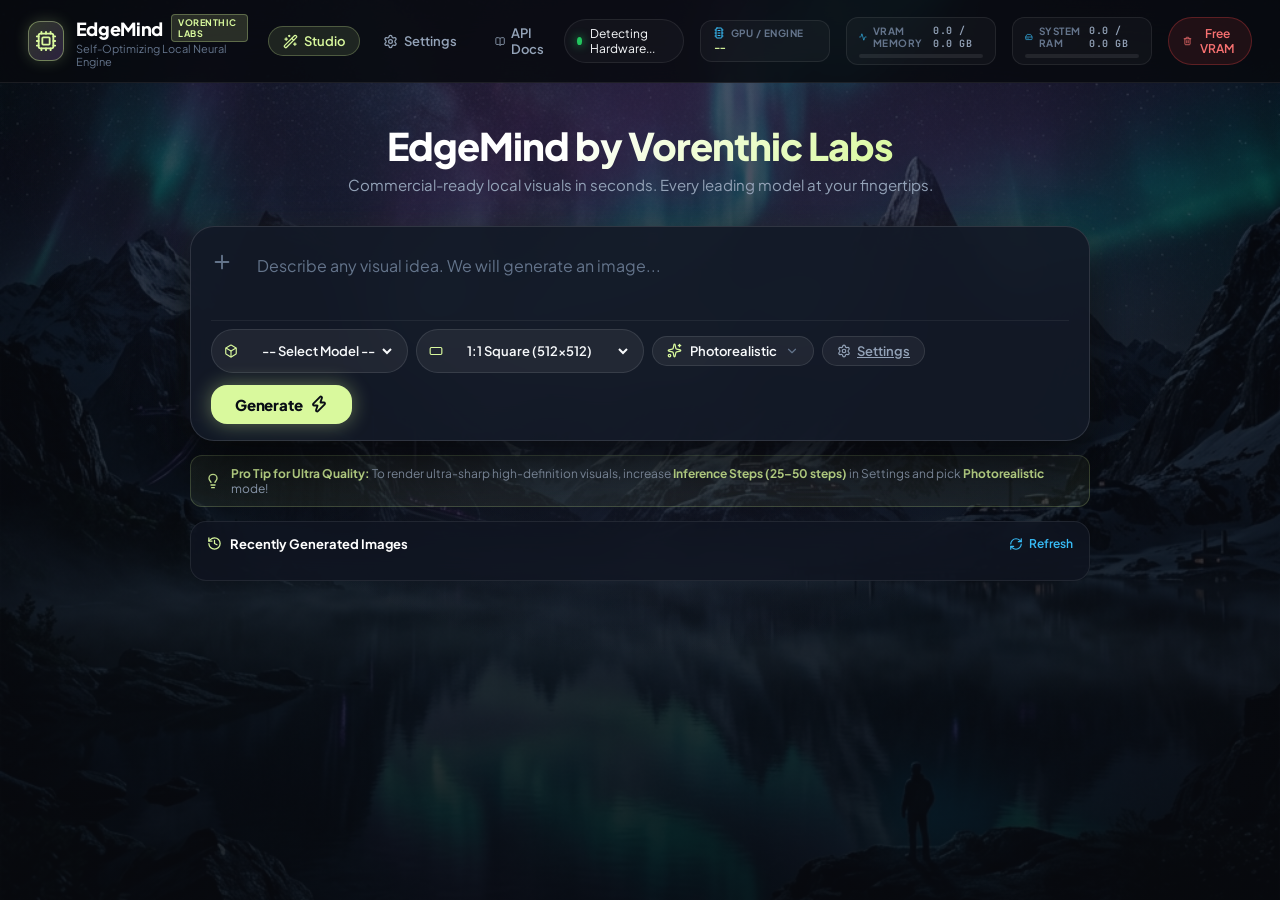
==== commit 0f8cabb9: "feat: complete cross-platform setup, comprehensive README, MIT License, REST API and .gitignore" ====
--- a/templates/index.html
+++ b/templates/index.html
@@ -35,6 +35,10 @@
                 <i data-lucide="settings"></i>
                 <span>Settings</span>
             </a>
+            <a href="/docs" class="nav-link">
+                <i data-lucide="book-open"></i>
+                <span>API Docs</span>
+            </a>
         </nav>
 
         <!-- MOBILE HUD TOGGLE -->
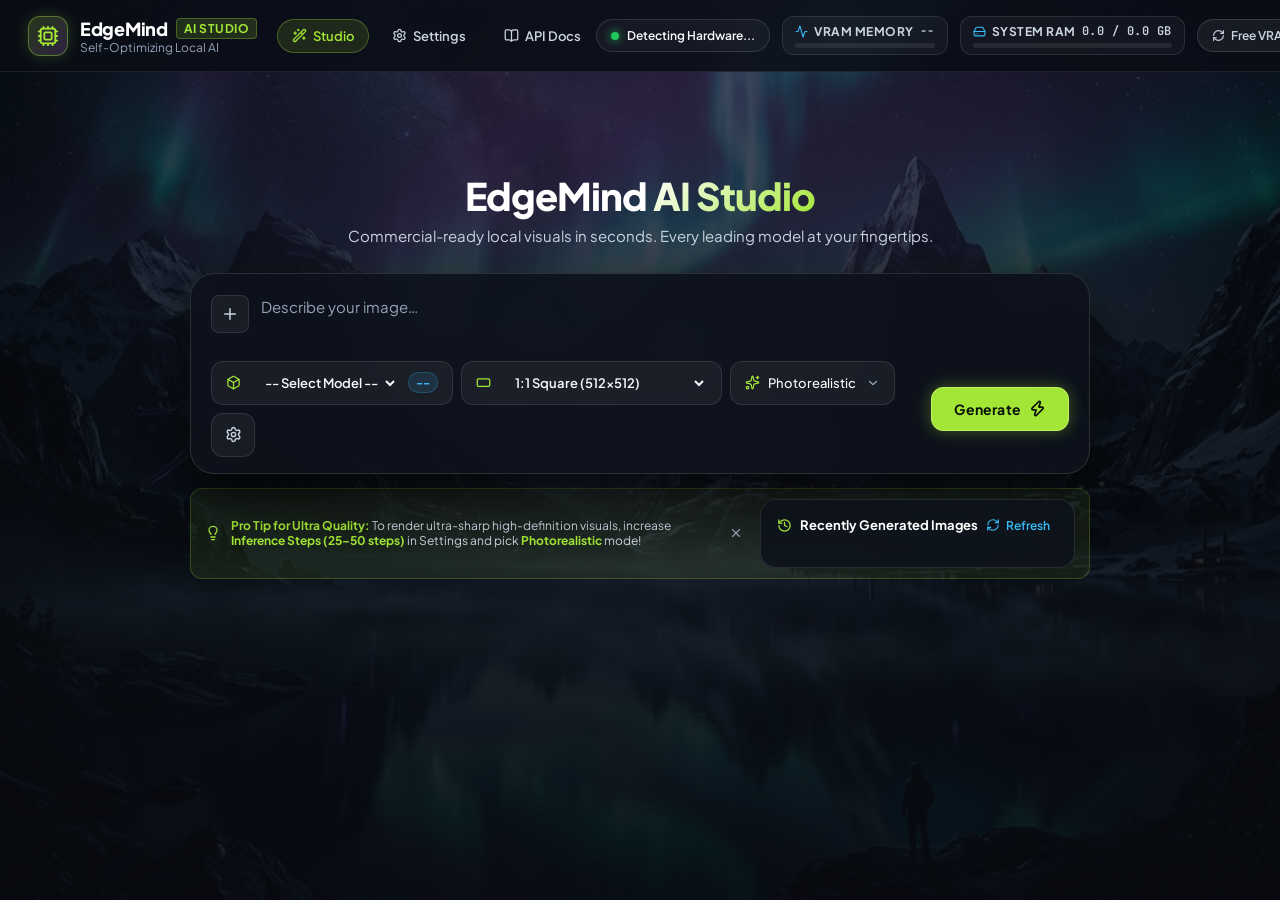
==== commit d1049940: "Add files via upload" ====
--- a/templates/index.html
+++ b/templates/index.html
@@ -14,14 +14,14 @@
 <body>
 
     <!-- TOP HEADER NAVBAR -->
-    <header class="top-navbar">
+    <header class="top-navbar" id="top-navbar">
         <div class="brand-group">
             <div class="brand-icon">
                 <i data-lucide="cpu" class="icon-brand"></i>
             </div>
             <div>
-                <div class="brand-title">EdgeMind <span class="badge-tag">VORENTHIC LABS</span></div>
-                <div class="brand-subtitle">Self-Optimizing Local Neural Engine</div>
+                <div class="brand-title">EdgeMind <span class="badge-tag">AI STUDIO</span></div>
+                <div class="brand-subtitle">Self-Optimizing Local AI</div>
             </div>
         </div>
 
@@ -42,35 +42,30 @@
         </nav>
 
         <!-- MOBILE HUD TOGGLE -->
-        <button class="mobile-hud-toggle" onclick="toggleMobileHud()" title="System Stats">
+        <button class="mobile-hud-toggle" onclick="toggleMobileHud()" title="System Hardware Stats" aria-label="Toggle system hardware stats">
             <i data-lucide="activity"></i>
         </button>
 
         <!-- HARDWARE TELEMETRY HUD -->
-        <div class="telemetry-hud">
-            <div class="hud-item" id="profile-badge">
+        <div class="telemetry-hud" id="telemetry-hud">
+            <!-- Merged Engine Status Chip (Item 7) -->
+            <div class="hud-item hud-engine-chip" id="engine-status-chip" title="Detecting Hardware...">
                 <span class="status-dot"></span>
-                <span id="profile-name">Detecting Hardware...</span>
-            </div>
-
-            <div class="hud-item hud-stat">
-                <div class="stat-header">
-                    <i data-lucide="microchip"></i>
-                    <span>GPU / ENGINE</span>
-                </div>
-                <div class="stat-val" id="device-name">--</div>
-            </div>
-
-            <div class="hud-item hud-stat">
+                <span id="engine-status-text">Detecting Hardware...</span>
+            </div>
+
+            <!-- VRAM MEMORY Stat (Item 6) -->
+            <div class="hud-item hud-stat" id="vram-stat-item">
                 <div class="stat-header">
                     <i data-lucide="activity"></i>
                     <span>VRAM MEMORY</span>
-                    <span class="stat-num" id="vram-val">0.0 / 0.0 GB</span>
+                    <span class="stat-num" id="vram-val">--</span>
                 </div>
                 <div class="stat-meter"><div class="meter-fill" id="vram-bar"></div></div>
             </div>
 
-            <div class="hud-item hud-stat">
+            <!-- SYSTEM RAM Stat (Item 8) -->
+            <div class="hud-item hud-stat" id="ram-stat-item" title="System RAM">
                 <div class="stat-header">
                     <i data-lucide="hard-drive"></i>
                     <span>SYSTEM RAM</span>
@@ -79,45 +74,50 @@
                 <div class="stat-meter"><div class="meter-fill" id="ram-bar"></div></div>
             </div>
 
-            <button class="btn-icon-action" onclick="unloadModel()" title="Free VRAM & Unload Model">
-                <i data-lucide="trash-2"></i>
+            <!-- Free VRAM Secondary Action (Item 9) -->
+            <button class="btn-secondary-action" id="btn-free-vram" onclick="unloadModel()" title="Free VRAM & Unload Model" aria-label="Free VRAM and unload model">
+                <i data-lucide="refresh-cw"></i>
                 <span>Free VRAM</span>
             </button>
         </div>
     </header>
 
     <!-- HERO WORKSPACE -->
-    <main class="hero-container">
+    <main class="hero-container" id="main-content">
         
-        <!-- HIGGSFIELD-STYLE HERO HEADLINE -->
+        <!-- HERO HEADLINE -->
         <section class="hero-headline">
-            <h1>EdgeMind <span class="text-gradient">by Vorenthic Labs</span></h1>
+            <h1>EdgeMind <span class="text-gradient">AI Studio</span></h1>
             <p>Commercial-ready local visuals in seconds. Every leading model at your fingertips.</p>
         </section>
 
-        <!-- FLOATING PROMPT BAR (HIGGSFIELD DOCK) -->
+        <!-- FLOATING PROMPT BAR (DOCK) -->
         <section class="prompt-dock-container" id="prompt-dock">
             <div class="prompt-dock-card">
+                <!-- Auto-growing Textarea with "+" Icon (Item 14) -->
                 <div class="prompt-input-wrapper">
-                    <i data-lucide="plus" class="prompt-icon"></i>
-                    <textarea id="prompt" rows="2" placeholder="Describe any visual idea. We will generate an image..."></textarea>
-                </div>
-
-                <!-- FLOATING TOOLBAR INSIDE DOCK -->
+                    <button type="button" class="btn-attach-icon" id="btn-attach" title="Attach prompt template or preset" aria-label="Attach preset or image">
+                        <i data-lucide="plus"></i>
+                    </button>
+                    <textarea id="prompt" rows="2" placeholder="Describe your image…" aria-label="Image prompt description"></textarea>
+                </div>
+
+                <!-- UNIFIED TOOLBAR INSIDE DOCK (Items 10, 11, 12, 13, 16) -->
                 <div class="dock-toolbar">
                     <div class="toolbar-left">
-                        <!-- Model Selection Pill -->
-                        <div class="dock-pill-select">
+                        <!-- Model Selection Pill with Count Hint (Items 10, 11, 16) -->
+                        <div class="dock-control dock-control-model" id="model-select-wrapper" title="Select Local Model">
                             <i data-lucide="box" class="pill-icon"></i>
-                            <select id="model-select" onchange="onModelChange()">
+                            <select id="model-select" onchange="onModelChange()" aria-label="Select AI Model">
                                 <option value="">-- Select Model --</option>
                             </select>
-                        </div>
-
-                        <!-- Aspect Ratio Pill -->
-                        <div class="dock-pill-select">
+                            <span class="model-count-badge" id="model-count-hint" title="Installed Models">--</span>
+                        </div>
+
+                        <!-- Aspect Ratio Pill (Item 11) -->
+                        <div class="dock-control dock-control-aspect" title="Aspect Ratio">
                             <i data-lucide="rectangle-horizontal" class="pill-icon"></i>
-                            <select id="aspect-ratio" onchange="applyAspectRatio(this.value)">
+                            <select id="aspect-ratio" onchange="applyAspectRatio(this.value)" aria-label="Aspect Ratio">
                                 <option value="1:1">1:1 Square (512x512)</option>
                                 <option value="16:9">16:9 Landscape (1024x576)</option>
                                 <option value="9:16">9:16 Portrait (576x1024)</option>
@@ -127,9 +127,9 @@
                             </select>
                         </div>
 
-                        <!-- Quality Enhancer Lucide Custom Dropdown -->
+                        <!-- Quality Enhancer Custom Dropdown (Item 11) -->
                         <div class="custom-dropdown" id="dropdown-style">
-                            <button class="custom-dropdown-trigger" type="button" onclick="toggleCustomDropdown('dropdown-style')">
+                            <button class="dock-control custom-dropdown-trigger" type="button" onclick="toggleCustomDropdown('dropdown-style')" aria-label="Quality Preset">
                                 <i data-lucide="sparkles" class="dropdown-trigger-icon" id="style-selected-icon"></i>
                                 <span id="style-selected-label">Photorealistic</span>
                                 <i data-lucide="chevron-down" class="dropdown-arrow"></i>
@@ -159,18 +159,22 @@
                             <input type="hidden" id="quality-preset" value="photorealistic">
                         </div>
 
-                        <!-- Settings Link -->
-                        <a href="/settings" class="btn-dock-pill" id="btn-settings">
+                        <!-- Settings Icon Button (Item 11) -->
+                        <a href="/settings" class="dock-control dock-icon-btn" id="btn-settings" title="Engine & Sampling Settings" aria-label="Engine Settings">
                             <i data-lucide="settings"></i>
-                            <span>Settings</span>
                         </a>
                     </div>
 
                     <div class="toolbar-right">
-                        <!-- NEON LIME GENERATE BUTTON -->
-                        <button class="btn-generate-neon" id="btn-generate" onclick="startGeneration()">
+                        <!-- High-Contrast Neon Generate Button (Item 12) -->
+                        <button class="btn-generate-primary" id="btn-generate" onclick="startGeneration()" aria-label="Generate Image (Ctrl+Enter)">
                             <span>Generate</span>
                             <i data-lucide="zap" class="btn-icon"></i>
+                        </button>
+                        <!-- Red-Outlined Stop Button during generation (Item 13) -->
+                        <button class="btn-stop-primary" id="btn-stop" onclick="cancelGeneration()" style="display: none;" aria-label="Stop Generation">
+                            <i data-lucide="square" class="btn-icon"></i>
+                            <span>Stop</span>
                         </button>
                     </div>
                 </div>
@@ -182,20 +186,23 @@
                 </div>
             </div>
 
-            <!-- QUALITY GUIDANCE TIP BANNER -->
-            <div class="quality-tip-banner">
-                <i data-lucide="lightbulb" class="tip-icon"></i>
-                <span><strong>Pro Tip for Ultra Quality:</strong> To render ultra-sharp high-definition visuals, increase <strong>Inference Steps (25–50 steps)</strong> in Settings and pick <strong>Photorealistic</strong> mode!</span>
-            </div>
-
-            <!-- RECENT GENERATIONS DOCK (LOCATED JUST BELOW INPUT BOX) -->
+            <!-- QUALITY GUIDANCE TIP BANNER (Item 19) -->
+            <div class="quality-tip-banner" id="quality-tip-banner">
+                <div class="tip-content">
+                    <i data-lucide="lightbulb" class="tip-icon"></i>
+                    <span><strong>Pro Tip for Ultra Quality:</strong> To render ultra-sharp high-definition visuals, increase <strong>Inference Steps (25–50 steps)</strong> in Settings and pick <strong>Photorealistic</strong> mode!</span>
+                </div>
+                <button type="button" class="btn-tip-dismiss" onclick="dismissProTip()" title="Dismiss Tip" aria-label="Dismiss Pro Tip">
+                    <i data-lucide="x"></i>
+                </button>
+            <!-- RECENT GENERATIONS PREVIEW DOCK (ON INITIAL LANDING PAGE) -->
             <div class="recent-dock-container" id="recent-dock">
                 <div class="recent-dock-header">
                     <div class="recent-dock-title">
                         <i data-lucide="history"></i>
                         <span>Recently Generated Images</span>
                     </div>
-                    <button class="btn-text-action" onclick="loadGallery()">
+                    <button class="btn-text-action" onclick="loadGallery()" title="Refresh Gallery" aria-label="Refresh gallery">
                         <i data-lucide="refresh-cw"></i>
                         <span>Refresh</span>
                     </button>
@@ -215,9 +222,9 @@
         </section>
 
 
-        <!-- DISPLAY CANVAS & GENERATION SHOWCASE -->
-        <section class="display-section">
-            <div class="canvas-viewport">
+        <!-- DISPLAY CANVAS & GENERATION SHOWCASE (Items 2, 3, 4, 15, 17) -->
+        <section class="display-section" id="display-section">
+            <div class="canvas-viewport" id="canvas-viewport">
                 <!-- Empty Placeholder -->
                 <div class="canvas-placeholder" id="placeholder-view">
                     <div class="placeholder-icon-ring">
@@ -227,56 +234,118 @@
                     <p>Select your model, type a prompt, and hit <strong>Generate</strong> to render high-resolution visuals.</p>
                 </div>
 
-                <!-- Preview Image -->
-                <img id="main-preview" src="" alt="Generated Visual" style="display: none;">
+                <!-- Generating Skeleton/Shimmer Placeholder (Item 4) -->
+                <div class="canvas-shimmer" id="shimmer-placeholder" style="display: none;">
+                    <div class="shimmer-scanner"></div>
+                    <div class="shimmer-badge">
+                        <i data-lucide="sparkles" class="spin-slow"></i>
+                        <span id="shimmer-text">Synthesizing visual at selected aspect ratio...</span>
+                    </div>
+                </div>
+
+                <!-- Preview Image & Stale Dimmer Container (Item 4) -->
+                <div class="preview-img-container" id="preview-container" style="display: none;">
+                    <img id="main-preview" src="" alt="Generated Visual">
+                    <!-- Dimmed Stale Image Indicator (Item 4) -->
+                    <div class="previous-result-badge" id="previous-result-badge" style="display: none;">
+                        <i data-lucide="history"></i>
+                        <span>Previous result · Synthesizing new visual...</span>
+                    </div>
+                </div>
 
                 <!-- Floating Toolbar On Image -->
                 <div class="canvas-overlay-bar" id="canvas-overlay" style="display: none;">
-                    <button class="overlay-btn" onclick="downloadCurrentImage()" title="Download Full Resolution">
+                    <button class="overlay-btn" onclick="openLightboxFromPreview()" title="Enlarge Image" aria-label="Enlarge image in fullscreen modal">
+                        <i data-lucide="maximize-2"></i>
+                        <span>Enlarge</span>
+                    </button>
+                    <button class="overlay-btn" onclick="downloadCurrentImage()" title="Download Full Resolution" aria-label="Download image">
                         <i data-lucide="download"></i>
                         <span>Download</span>
                     </button>
-                    <button class="overlay-btn" onclick="copyCurrentPrompt()" title="Copy Prompt">
+                    <button class="overlay-btn" onclick="copyCurrentPrompt()" title="Copy Prompt" aria-label="Copy prompt text">
                         <i data-lucide="copy"></i>
                         <span>Copy Prompt</span>
                     </button>
                     <span id="image-meta-badge" class="meta-badge">512×512</span>
                 </div>
-
-                <!-- Live Progress Overlay -->
-                <div class="progress-box-overlay" id="progress-overlay" style="display: none;">
-                    <div class="progress-info">
-                        <div class="spinner-ring"></div>
-                        <span id="status-msg">Initializing neural pipeline...</span>
-                        <span id="status-percent" class="percent-tag">0%</span>
-                    </div>
-                    <div class="progress-track">
-                        <div class="progress-bar" id="status-bar-fill" style="width: 0%;"></div>
-                    </div>
-                </div>
-            </div>
-
-            <!-- RECENT GENERATIONS GALLERY GRID -->
-            <div class="gallery-container">
+            </div>
+
+            <!-- LIVE PROGRESS CARD - Placed Directly BELOW image, never overlapping (Items 2 & 15) -->
+            <div class="progress-card-container" id="progress-card" style="display: none;">
+                <div class="progress-card-header">
+                    <div class="progress-header-left">
+                        <div class="progress-spinner-ring" id="progress-spinner">
+                            <i data-lucide="loader-2" class="spin-icon"></i>
+                        </div>
+                        <div class="progress-info-text">
+                            <div class="progress-headline" id="status-msg">Initializing neural pipeline...</div>
+                            <div class="progress-meta-row">
+                                <span class="meta-tag" id="step-tag"><i data-lucide="layers"></i> <span id="step-text">Step -- / --</span></span>
+                                <span class="meta-tag" id="elapsed-tag"><i data-lucide="clock"></i> <span id="elapsed-text">0.0s elapsed</span></span>
+                                <span class="meta-tag" id="eta-tag"><i data-lucide="hourglass"></i> <span id="eta-text">Estimating...</span></span>
+                            </div>
+                        </div>
+                    </div>
+                    <div class="progress-header-right">
+                        <button class="btn-cancel-progress" id="btn-cancel-progress" onclick="cancelGeneration()" title="Cancel generation" aria-label="Cancel image generation">
+                            <i data-lucide="x"></i>
+                            <span>Cancel</span>
+                        </button>
+                    </div>
+                </div>
+                <div class="progress-track">
+                    <div class="progress-fill indeterminate" id="status-bar-fill"></div>
+                </div>
+            </div>
+
+            <!-- RECENT GENERATIONS GALLERY (Items 1, 16, 17) -->
+            <div class="gallery-container" id="gallery-container">
                 <div class="gallery-header">
                     <div class="gallery-title">
                         <i data-lucide="images"></i>
                         <span>Recent Generations</span>
-                        <span class="hint" id="model-count-hint">-- models found</span>
-                    </div>
-                    <button class="btn-text-action" onclick="loadGallery()">
+                        <span class="hint" id="gallery-count-hint">0 generations</span>
+                    </div>
+                    <button class="btn-text-action" onclick="loadGallery()" title="Refresh Gallery" aria-label="Refresh Gallery">
                         <i data-lucide="refresh-cw"></i>
                         <span>Refresh Gallery</span>
                     </button>
                 </div>
 
                 <div class="gallery-grid" id="gallery-grid">
-                    <!-- Dynamic Gallery Cards -->
+                    <!-- Responsive CSS Grid injected via loadGallery() -->
                 </div>
             </div>
         </section>
 
     </main>
+
+    <!-- FULLSCREEN LIGHTBOX MODAL (Item 17) -->
+    <div class="lightbox-modal" id="lightbox-modal" style="display: none;" onclick="closeLightbox(event)">
+        <div class="lightbox-backdrop"></div>
+        <div class="lightbox-dialog" onclick="event.stopPropagation()">
+            <button class="lightbox-close-btn" onclick="closeLightbox(event)" title="Close enlarged image" aria-label="Close enlarged preview">
+                <i data-lucide="x"></i>
+            </button>
+            <div class="lightbox-img-wrap">
+                <img id="lightbox-img" src="" alt="Enlarged Visual">
+            </div>
+            <div class="lightbox-footer">
+                <p id="lightbox-prompt" class="lightbox-prompt-text"></p>
+                <div class="lightbox-footer-actions">
+                    <button class="btn-secondary-action" onclick="downloadLightboxImage()" title="Download image" aria-label="Download image">
+                        <i data-lucide="download"></i>
+                        <span>Download</span>
+                    </button>
+                    <button class="btn-secondary-action" onclick="copyLightboxPrompt()" title="Copy prompt text" aria-label="Copy prompt text">
+                        <i data-lucide="copy"></i>
+                        <span>Copy Prompt</span>
+                    </button>
+                </div>
+            </div>
+        </div>
+    </div>
 
     <!-- SCRIPT -->
     <script src="/static/js/main.js"></script>
--- a/static/css/fonts.css
+++ b/static/css/fonts.css
@@ -1,63 +1,63 @@
-@font-face {
-  font-family: 'JetBrains Mono';
-  font-style: normal;
-  font-weight: 400;
-  font-display: swap;
-  src: url(/static/fonts/font_0.woff2) format('truetype');
-}
-@font-face {
-  font-family: 'JetBrains Mono';
-  font-style: normal;
-  font-weight: 500;
-  font-display: swap;
-  src: url(/static/fonts/font_1.woff2) format('truetype');
-}
-@font-face {
-  font-family: 'JetBrains Mono';
-  font-style: normal;
-  font-weight: 600;
-  font-display: swap;
-  src: url(/static/fonts/font_2.woff2) format('truetype');
-}
-@font-face {
-  font-family: 'Plus Jakarta Sans';
-  font-style: normal;
-  font-weight: 300;
-  font-display: swap;
-  src: url(/static/fonts/font_3.woff2) format('truetype');
-}
-@font-face {
-  font-family: 'Plus Jakarta Sans';
-  font-style: normal;
-  font-weight: 400;
-  font-display: swap;
-  src: url(/static/fonts/font_4.woff2) format('truetype');
-}
-@font-face {
-  font-family: 'Plus Jakarta Sans';
-  font-style: normal;
-  font-weight: 500;
-  font-display: swap;
-  src: url(/static/fonts/font_5.woff2) format('truetype');
-}
-@font-face {
-  font-family: 'Plus Jakarta Sans';
-  font-style: normal;
-  font-weight: 600;
-  font-display: swap;
-  src: url(/static/fonts/font_6.woff2) format('truetype');
-}
-@font-face {
-  font-family: 'Plus Jakarta Sans';
-  font-style: normal;
-  font-weight: 700;
-  font-display: swap;
-  src: url(/static/fonts/font_7.woff2) format('truetype');
-}
-@font-face {
-  font-family: 'Plus Jakarta Sans';
-  font-style: normal;
-  font-weight: 800;
-  font-display: swap;
-  src: url(/static/fonts/font_8.woff2) format('truetype');
-}
+@font-face {
+  font-family: 'JetBrains Mono';
+  font-style: normal;
+  font-weight: 400;
+  font-display: swap;
+  src: url(/static/fonts/font_0.woff2) format('truetype');
+}
+@font-face {
+  font-family: 'JetBrains Mono';
+  font-style: normal;
+  font-weight: 500;
+  font-display: swap;
+  src: url(/static/fonts/font_1.woff2) format('truetype');
+}
+@font-face {
+  font-family: 'JetBrains Mono';
+  font-style: normal;
+  font-weight: 600;
+  font-display: swap;
+  src: url(/static/fonts/font_2.woff2) format('truetype');
+}
+@font-face {
+  font-family: 'Plus Jakarta Sans';
+  font-style: normal;
+  font-weight: 300;
+  font-display: swap;
+  src: url(/static/fonts/font_3.woff2) format('truetype');
+}
+@font-face {
+  font-family: 'Plus Jakarta Sans';
+  font-style: normal;
+  font-weight: 400;
+  font-display: swap;
+  src: url(/static/fonts/font_4.woff2) format('truetype');
+}
+@font-face {
+  font-family: 'Plus Jakarta Sans';
+  font-style: normal;
+  font-weight: 500;
+  font-display: swap;
+  src: url(/static/fonts/font_5.woff2) format('truetype');
+}
+@font-face {
+  font-family: 'Plus Jakarta Sans';
+  font-style: normal;
+  font-weight: 600;
+  font-display: swap;
+  src: url(/static/fonts/font_6.woff2) format('truetype');
+}
+@font-face {
+  font-family: 'Plus Jakarta Sans';
+  font-style: normal;
+  font-weight: 700;
+  font-display: swap;
+  src: url(/static/fonts/font_7.woff2) format('truetype');
+}
+@font-face {
+  font-family: 'Plus Jakarta Sans';
+  font-style: normal;
+  font-weight: 800;
+  font-display: swap;
+  src: url(/static/fonts/font_8.woff2) format('truetype');
+}
--- a/static/css/style.css
+++ b/static/css/style.css
@@ -1,27 +1,31 @@
 :root {
     --bg-main: #080a0f;
-    --bg-card: rgba(18, 24, 37, 0.75);
-    --bg-card-hover: rgba(26, 34, 52, 0.85);
-    --dock-bg: rgba(19, 25, 38, 0.92);
+    --bg-card: rgba(14, 18, 28, 0.88);
+    --bg-card-hover: rgba(22, 28, 42, 0.92);
+    --dock-bg: rgba(14, 18, 28, 0.92);
     --dock-border: rgba(255, 255, 255, 0.12);
     
-    --accent-lime: #d9f99d;
-    --accent-lime-glow: rgba(217, 249, 157, 0.4);
+    --accent-lime: #a3e635;
+    --accent-lime-bright: #bef264;
+    --accent-lime-glow: rgba(163, 230, 53, 0.35);
     --accent-cyan: #38bdf8;
     --accent-purple: #c084fc;
     --accent-pink: #f472b6;
     
     --text-primary: #f8fafc;
-    --text-secondary: #94a3b8;
-    --text-muted: #64748b;
+    --text-secondary: #cbd5e1; /* WCAG AA compliant */
+    --text-muted: #94a3b8;     /* WCAG AA compliant */
     
-    --border-subtle: rgba(255, 255, 255, 0.08);
+    --border-subtle: rgba(255, 255, 255, 0.1);
     --radius-xl: 24px;
     --radius-lg: 16px;
     --radius-md: 12px;
     --radius-sm: 8px;
     --radius-pill: 9999px;
     
+    --navbar-height: 72px;
+    --composer-height: 220px;
+    
     --font-sans: 'Plus Jakarta Sans', system-ui, -apple-system, BlinkMacSystemFont, 'Segoe UI', Roboto, sans-serif;
     --font-mono: 'JetBrains Mono', monospace;
 }
@@ -34,6 +38,122 @@
     -webkit-font-smoothing: antialiased;
 }
 
+*:focus-visible {
+    outline: 2px solid var(--accent-lime);
+    outline-offset: 2px;
+}
+
+/* =============================================================
+   CUSTOM WEBKIT SCROLLBARS ACROSS ENTIRE APP
+   ============================================================= */
+::-webkit-scrollbar {
+    width: 8px;
+    height: 8px;
+}
+
+::-webkit-scrollbar-track {
+    background: rgba(8, 10, 15, 0.75);
+    border-radius: 4px;
+}
+
+::-webkit-scrollbar-thumb {
+    background: rgba(255, 255, 255, 0.18);
+    border-radius: 4px;
+    border: 2px solid transparent;
+    background-clip: padding-box;
+    transition: background-color 0.2s ease;
+}
+
+::-webkit-scrollbar-thumb:hover {
+    background: rgba(163, 230, 53, 0.55);
+    background-clip: padding-box;
+}
+
+::-webkit-scrollbar-thumb:active {
+    background: var(--accent-lime);
+    background-clip: padding-box;
+}
+
+::-webkit-scrollbar-corner {
+    background: transparent;
+}
+
+/* Individual Scrollable Containers */
+.recent-dock-scroll::-webkit-scrollbar {
+    height: 6px;
+}
+.recent-dock-scroll::-webkit-scrollbar-track {
+    background: rgba(255, 255, 255, 0.04);
+    border-radius: 3px;
+}
+.recent-dock-scroll::-webkit-scrollbar-thumb {
+    background: rgba(163, 230, 53, 0.3);
+    border-radius: 3px;
+}
+.recent-dock-scroll::-webkit-scrollbar-thumb:hover {
+    background: var(--accent-lime);
+}
+
+textarea#prompt::-webkit-scrollbar,
+textarea::-webkit-scrollbar {
+    width: 6px;
+}
+textarea#prompt::-webkit-scrollbar-track,
+textarea::-webkit-scrollbar-track {
+    background: transparent;
+}
+textarea#prompt::-webkit-scrollbar-thumb,
+textarea::-webkit-scrollbar-thumb {
+    background: rgba(255, 255, 255, 0.16);
+    border-radius: 3px;
+}
+textarea#prompt::-webkit-scrollbar-thumb:hover,
+textarea::-webkit-scrollbar-thumb:hover {
+    background: rgba(163, 230, 53, 0.45);
+}
+
+.gallery-grid::-webkit-scrollbar,
+.custom-dropdown-menu::-webkit-scrollbar,
+.models-list-box::-webkit-scrollbar,
+.code-body::-webkit-scrollbar,
+.telemetry-hud::-webkit-scrollbar,
+.lightbox-dialog::-webkit-scrollbar {
+    width: 6px;
+    height: 6px;
+}
+.gallery-grid::-webkit-scrollbar-track,
+.custom-dropdown-menu::-webkit-scrollbar-track,
+.models-list-box::-webkit-scrollbar-track,
+.code-body::-webkit-scrollbar-track,
+.telemetry-hud::-webkit-scrollbar-track,
+.lightbox-dialog::-webkit-scrollbar-track {
+    background: rgba(0, 0, 0, 0.25);
+    border-radius: 3px;
+}
+.gallery-grid::-webkit-scrollbar-thumb,
+.custom-dropdown-menu::-webkit-scrollbar-thumb,
+.models-list-box::-webkit-scrollbar-thumb,
+.code-body::-webkit-scrollbar-thumb,
+.telemetry-hud::-webkit-scrollbar-thumb,
+.lightbox-dialog::-webkit-scrollbar-thumb {
+    background: rgba(255, 255, 255, 0.2);
+    border-radius: 3px;
+}
+.gallery-grid::-webkit-scrollbar-thumb:hover,
+.custom-dropdown-menu::-webkit-scrollbar-thumb:hover,
+.models-list-box::-webkit-scrollbar-thumb:hover,
+.code-body::-webkit-scrollbar-thumb:hover,
+.telemetry-hud::-webkit-scrollbar-thumb:hover,
+.lightbox-dialog::-webkit-scrollbar-thumb:hover {
+    background: rgba(163, 230, 53, 0.55);
+}
+
+/* Firefox standard scrollbar fallback */
+* {
+    scrollbar-width: thin;
+    scrollbar-color: rgba(255, 255, 255, 0.22) rgba(8, 10, 15, 0.75);
+}
+
 body {
     background-color: var(--bg-main);
     color: var(--text-primary);
@@ -43,7 +163,7 @@
     overflow-x: hidden;
     background-image: 
         radial-gradient(circle at 50% 0%, rgba(192, 132, 252, 0.15) 0%, transparent 60%),
-        linear-gradient(180deg, rgba(8, 10, 15, 0.7) 0%, rgba(8, 10, 15, 0.88) 100%),
+        linear-gradient(180deg, rgba(8, 10, 15, 0.75) 0%, rgba(8, 10, 15, 0.92) 100%),
         url('/static/bg_landscape.png');
     background-size: cover;
     background-position: center;
@@ -51,41 +171,43 @@
     background-repeat: no-repeat;
 }
 
-/* TOP NAVBAR */
+/* =============================================================
+   ITEM 3 & 5: TOP NAVBAR & STICKY HEADER
+   ============================================================= */
 .top-navbar {
     display: flex;
     align-items: center;
     justify-content: space-between;
     padding: 14px 28px;
-    background: rgba(8, 10, 15, 0.85);
-    -webkit-backdrop-filter: blur(20px);
-    backdrop-filter: blur(20px);
-    border-bottom: 1px solid var(--border-subtle);
+    background: rgba(10, 14, 22, 0.85);
+    -webkit-backdrop-filter: blur(12px);
+    backdrop-filter: blur(12px);
+    border-bottom: 1px solid rgba(255, 255, 255, 0.08);
     position: -webkit-sticky;
     position: sticky;
     top: 0;
     z-index: 100;
+    min-height: var(--navbar-height);
 }
 
 .brand-group {
     display: flex;
     align-items: center;
     gap: 12px;
+    flex-shrink: 0;
 }
 
 .brand-icon {
     width: 40px;
     height: 40px;
-    background: linear-gradient(135deg, rgba(217, 249, 157, 0.2), rgba(192, 132, 252, 0.2));
-    border: 1px solid rgba(217, 249, 157, 0.4);
-    -webkit-border-radius: var(--radius-md);
+    background: linear-gradient(135deg, rgba(163, 230, 53, 0.2), rgba(192, 132, 252, 0.2));
+    border: 1px solid rgba(163, 230, 53, 0.4);
     border-radius: var(--radius-md);
     display: flex;
     align-items: center;
     justify-content: center;
     color: var(--accent-lime);
-    -webkit-box-shadow: 0 0 15px rgba(217, 249, 157, 0.2);
-    box-shadow: 0 0 15px rgba(217, 249, 157, 0.2);
+    box-shadow: 0 0 15px rgba(163, 230, 53, 0.2);
 }
 
 .icon-brand {
@@ -101,169 +223,288 @@
     display: flex;
     align-items: center;
     gap: 8px;
+    white-space: nowrap; /* Item 5 */
 }
 
 .badge-tag {
-    font-size: 9px;
+    font-size: 12px; /* Item 18: min 12px font */
     font-weight: 700;
-    background: rgba(217, 249, 157, 0.15);
-    color: var(--accent-lime);
-    border: 1px solid rgba(217, 249, 157, 0.3);
-    padding: 2px 6px;
-    -webkit-border-radius: 4px;
+    background: rgba(163, 230, 53, 0.15);
+    color: var(--accent-lime);
+    border: 1px solid rgba(163, 230, 53, 0.3);
+    padding: 2px 7px;
     border-radius: 4px;
     letter-spacing: 0.5px;
+    white-space: nowrap; /* Item 5 */
 }
 
 .brand-subtitle {
-    font-size: 11px;
+    font-size: 12px; /* Item 18 */
     color: var(--text-muted);
-}
-
-/* TELEMETRY HUD */
+    white-space: nowrap; /* Item 5 */
+}
+
+/* Hide tagline below 1200px width (Item 5) */
+@media (max-width: 1200px) {
+    .brand-subtitle {
+        display: none;
+    }
+}
+
+/* Navigation Links (Item 5) */
+.nav-links {
+    display: flex;
+    align-items: center;
+    gap: 8px;
+    margin-left: 20px;
+    margin-right: auto;
+}
+
+.nav-link {
+    display: flex;
+    align-items: center;
+    gap: 6px;
+    color: var(--text-secondary);
+    text-decoration: none;
+    font-size: 13px;
+    font-weight: 600;
+    padding: 8px 14px;
+    border-radius: var(--radius-pill);
+    transition: all 0.2s ease;
+    border: 1px solid transparent;
+    white-space: nowrap; /* Item 5 */
+}
+
+.nav-link svg {
+    width: 15px;
+    height: 15px;
+}
+
+.nav-link:hover {
+    color: #fff;
+    background: rgba(255, 255, 255, 0.06);
+}
+
+.nav-link.active {
+    color: var(--accent-lime);
+    background: rgba(163, 230, 53, 0.12);
+    border-color: rgba(163, 230, 53, 0.3);
+}
+
+/* Mobile HUD Toggle */
+.mobile-hud-toggle {
+    display: none;
+    background: rgba(255, 255, 255, 0.05);
+    border: 1px solid rgba(255, 255, 255, 0.1);
+    color: var(--accent-lime);
+    width: 40px;
+    height: 40px;
+    border-radius: var(--radius-md);
+    align-items: center;
+    justify-content: center;
+    cursor: pointer;
+}
+
+/* =============================================================
+   ITEMS 6, 7, 8, 9: HARDWARE TELEMETRY HUD
+   ============================================================= */
 .telemetry-hud {
     display: flex;
     align-items: center;
-    gap: 16px;
+    gap: 12px;
 }
 
 .hud-item {
-    background: rgba(255, 255, 255, 0.03);
+    background: rgba(255, 255, 255, 0.04);
     border: 1px solid var(--border-subtle);
     padding: 6px 12px;
-    -webkit-border-radius: var(--radius-pill);
     border-radius: var(--radius-pill);
     display: flex;
     align-items: center;
     gap: 8px;
-    font-size: 12px;
+    font-size: 12px; /* Item 18 */
+    transition: all 0.2s ease;
 }
 
 .status-dot {
     width: 8px;
     height: 8px;
     background: #22c55e;
-    -webkit-border-radius: 50%;
     border-radius: 50%;
-    -webkit-box-shadow: 0 0 10px #22c55e;
     box-shadow: 0 0 10px #22c55e;
-    -webkit-animation: pulse 2s infinite;
     animation: pulse 2s infinite;
-}
-
-@-webkit-keyframes pulse {
-    0%, 100% { opacity: 1; -webkit-transform: scale(1); transform: scale(1); }
-    50% { opacity: 0.6; -webkit-transform: scale(0.9); transform: scale(0.9); }
+    flex-shrink: 0;
 }
 
 @keyframes pulse {
-    0%, 100% { opacity: 1; -webkit-transform: scale(1); transform: scale(1); }
-    50% { opacity: 0.6; -webkit-transform: scale(0.9); transform: scale(0.9); }
+    0%, 100% { opacity: 1; transform: scale(1); }
+    50% { opacity: 0.6; transform: scale(0.9); }
+}
+
+/* Item 7: Merged Engine Status Chip */
+.hud-engine-chip {
+    padding: 8px 14px;
+    font-weight: 600;
+    color: var(--text-primary);
+    white-space: nowrap;
+    border-color: rgba(255, 255, 255, 0.12);
+}
+
+.hud-engine-chip:hover {
+    border-color: rgba(163, 230, 53, 0.3);
+    background: rgba(255, 255, 255, 0.06);
 }
 
 .hud-stat {
     flex-direction: column;
     align-items: flex-start;
-    gap: 2px;
-    min-width: 130px;
-    -webkit-border-radius: var(--radius-md);
+    gap: 4px;
+    min-width: 140px;
     border-radius: var(--radius-md);
+    padding: 6px 12px;
 }
 
 .stat-header {
     display: flex;
     align-items: center;
     gap: 6px;
-    font-size: 10px;
+    font-size: 12px; /* Item 18: min 12px */
     font-weight: 700;
-    color: var(--text-muted);
+    color: #cbd5e1; /* Item 18: WCAG AA contrast */
     letter-spacing: 0.5px;
     width: 100%;
+    white-space: nowrap;
 }
 
 .stat-header svg {
-    width: 12px;
-    height: 12px;
+    width: 13px;
+    height: 13px;
     color: var(--accent-cyan);
-}
-
-.stat-val {
-    font-size: 11px;
-    font-weight: 600;
-    color: var(--accent-lime);
-    font-family: var(--font-mono);
+    flex-shrink: 0;
 }
 
 .stat-num {
     margin-left: auto;
-    font-size: 10px;
+    font-size: 12px; /* Item 18 */
     font-family: var(--font-mono);
     color: var(--text-secondary);
 }
 
+.val-disabled {
+    color: var(--text-muted) !important;
+}
+
 .stat-meter {
     width: 100%;
-    height: 4px;
+    height: 5px;
     background: rgba(255, 255, 255, 0.08);
-    -webkit-border-radius: 2px;
-    border-radius: 2px;
+    border-radius: 3px;
     overflow: hidden;
-    margin-top: 2px;
 }
 
 .meter-fill {
     height: 100%;
     width: 0%;
-    background: -webkit-linear-gradient(left, var(--accent-cyan), var(--accent-lime));
     background: linear-gradient(90deg, var(--accent-cyan), var(--accent-lime));
-    -webkit-transition: width 0.4s ease;
-    transition: width 0.4s ease;
-}
-
-.btn-icon-action {
-    background: rgba(239, 68, 68, 0.1);
-    border: 1px solid rgba(239, 68, 68, 0.3);
-    color: #f87171;
+    transition: width 0.4s ease, background 0.3s ease;
+}
+
+/* Item 6: VRAM Greyed-out bar when N/A / 0 */
+.meter-fill.meter-disabled {
+    background: rgba(255, 255, 255, 0.15) !important;
+    width: 100% !important;
+    opacity: 0.4;
+}
+
+/* Item 8: System RAM bar coloring */
+.meter-fill.bar-green {
+    background: #22c55e !important;
+}
+.meter-fill.bar-amber {
+    background: #f59e0b !important;
+}
+.meter-fill.bar-red {
+    background: #ef4444 !important;
+}
+
+#ram-stat-item.stat-warning {
+    border-color: rgba(239, 68, 68, 0.5) !important;
+    background: rgba(239, 68, 68, 0.1) !important;
+}
+
+/* Item 9: Restyled Free VRAM Button */
+.btn-secondary-action {
+    background: rgba(255, 255, 255, 0.06);
+    border: 1px solid rgba(255, 255, 255, 0.14);
+    color: var(--text-secondary);
     padding: 8px 14px;
-    -webkit-border-radius: var(--radius-pill);
     border-radius: var(--radius-pill);
-    font-size: 12px;
+    font-size: 12px; /* Item 18 */
     font-weight: 600;
     cursor: pointer;
-    display: flex;
+    display: inline-flex;
     align-items: center;
     gap: 6px;
-    -webkit-transition: all 0.2s ease;
     transition: all 0.2s ease;
-}
-
-.btn-icon-action svg {
-    width: 14px;
-    height: 14px;
-}
-
-.btn-icon-action:hover {
-    background: rgba(239, 68, 68, 0.2);
-    border-color: #f87171;
-}
-
-/* HERO MAIN CONTAINER */
+    white-space: nowrap;
+    text-decoration: none;
+}
+
+.btn-secondary-action svg {
+    width: 13px;
+    height: 13px;
+}
+
+.btn-secondary-action:hover:not(:disabled) {
+    background: rgba(255, 255, 255, 0.12);
+    border-color: rgba(255, 255, 255, 0.25);
+    color: var(--text-primary);
+}
+
+.btn-secondary-action:disabled {
+    opacity: 0.4;
+    cursor: not-allowed;
+    border-color: rgba(255, 255, 255, 0.06);
+    color: var(--text-muted);
+}
+
+/* =============================================================
+   ITEM 1 & 3: MAIN HERO CONTAINER & SCROLL PADDING
+   ============================================================= */
 .hero-container {
     max-width: 1280px;
     margin: 0 auto;
     width: 100%;
-    padding: 32px 24px 60px 24px;
+    /* Item 3: Top padding equal to header height so preview is never clipped */
+    padding-top: calc(var(--navbar-height, 72px) + 24px);
+    padding-bottom: 48px;
+    padding-left: 24px;
+    padding-right: 24px;
     display: flex;
     flex-direction: column;
     gap: 24px;
+    flex: 1;
+}
+
+body.active-generation-mode .hero-container {
+    padding-top: calc(var(--navbar-height, 72px) + 16px);
+    /* Item 1: Bottom padding equal to composer height (+24px) when dock is fixed */
+    padding-bottom: calc(var(--composer-height, 220px) + 24px) !important;
+}
+
+/* Scroll margin top for all anchors & scrollIntoView targets (Item 3) */
+.display-section,
+.canvas-viewport,
+.gallery-container,
+.hero-headline {
+    scroll-margin-top: calc(var(--navbar-height, 72px) + 24px);
 }
 
 /* HEADLINE SECTION */
 .hero-headline {
     text-align: center;
-    margin-top: 10px;
-    margin-bottom: 8px;
-    -webkit-transition: all 0.5s cubic-bezier(0.16, 1, 0.3, 1);
+    margin-top: 6px;
+    margin-bottom: 4px;
     transition: all 0.5s cubic-bezier(0.16, 1, 0.3, 1);
 }
 
@@ -271,12 +512,11 @@
     font-size: 38px;
     font-weight: 800;
     letter-spacing: -1px;
-    line-height: 1.1;
+    line-height: 1.15;
     color: #ffffff;
 }
 
 .text-gradient {
-    background: -webkit-linear-gradient(315deg, #ffffff 0%, var(--accent-lime) 100%);
     background: linear-gradient(135deg, #ffffff 0%, var(--accent-lime) 100%);
     -webkit-background-clip: text;
     -webkit-text-fill-color: transparent;
@@ -289,7 +529,9 @@
     font-weight: 400;
 }
 
-/* FLOATING PROMPT DOCK (HIGGSFIELD DOCK) */
+/* =============================================================
+   ITEMS 1, 10, 11, 12, 13, 14, 19: PROMPT COMPOSER DOCK
+   ============================================================= */
 .prompt-dock-container {
     width: 100%;
     max-width: 900px;
@@ -297,355 +539,152 @@
     display: flex;
     flex-direction: column;
     gap: 14px;
-    -webkit-transition: all 0.5s cubic-bezier(0.16, 1, 0.3, 1);
     transition: all 0.5s cubic-bezier(0.16, 1, 0.3, 1);
+    z-index: 90;
 }
 
 .prompt-dock-card {
-    background: var(--dock-bg);
+    background: var(--dock-bg); /* Item 18: ~0.90 opacity */
     -webkit-backdrop-filter: blur(24px);
     backdrop-filter: blur(24px);
     border: 1px solid var(--dock-border);
-    -webkit-border-radius: var(--radius-xl);
     border-radius: var(--radius-xl);
     padding: 16px 20px;
-    -webkit-box-shadow: 
-        0 20px 50px rgba(0, 0, 0, 0.7),
-        0 0 30px rgba(217, 249, 157, 0.05);
     box-shadow: 
-        0 20px 50px rgba(0, 0, 0, 0.7),
-        0 0 30px rgba(217, 249, 157, 0.05);
+        0 20px 50px rgba(0, 0, 0, 0.75),
+        0 0 30px rgba(163, 230, 53, 0.05);
     display: flex;
     flex-direction: column;
-    gap: 12px;
-    -webkit-transition: all 0.3s ease;
+    gap: 14px;
     transition: all 0.3s ease;
 }
 
 .prompt-dock-card:focus-within {
-    border-color: rgba(217, 249, 157, 0.4);
-    -webkit-box-shadow: 
-        0 24px 60px rgba(0, 0, 0, 0.8),
-        0 0 40px rgba(217, 249, 157, 0.12);
+    border-color: rgba(163, 230, 53, 0.4);
     box-shadow: 
-        0 24px 60px rgba(0, 0, 0, 0.8),
-        0 0 40px rgba(217, 249, 157, 0.12);
-}
-
+        0 24px 60px rgba(0, 0, 0, 0.85),
+        0 0 40px rgba(163, 230, 53, 0.12);
+}
+
+/* Item 14: Auto-growing Textarea & Vertically Aligned "+" Icon */
 .prompt-input-wrapper {
     display: flex;
     align-items: flex-start;
     gap: 12px;
-    padding-top: 4px;
-}
-
-.prompt-icon {
-    width: 22px;
-    height: 22px;
-    color: var(--text-muted);
-    margin-top: 4px;
+    width: 100%;
+}
+
+.btn-attach-icon {
+    width: 38px;
+    height: 38px;
+    border-radius: var(--radius-sm);
+    background: rgba(255, 255, 255, 0.05);
+    border: 1px solid rgba(255, 255, 255, 0.1);
+    color: var(--text-secondary);
+    display: inline-flex;
+    align-items: center;
+    justify-content: center;
+    cursor: pointer;
     flex-shrink: 0;
+    margin-top: 5px; /* Vertically aligned with first line of textarea */
+    transition: all 0.2s ease;
+}
+
+.btn-attach-icon svg {
+    width: 18px;
+    height: 18px;
+}
+
+.btn-attach-icon:hover {
+    background: rgba(255, 255, 255, 0.12);
+    color: var(--accent-lime);
+    border-color: rgba(163, 230, 53, 0.4);
 }
 
 textarea#prompt {
     width: 100%;
+    min-height: 48px; /* Item 14: min 2 rows */
+    max-height: 144px; /* Item 14: max 6 rows */
     background: transparent;
     border: none;
     outline: none;
     color: #ffffff;
-    font-size: 16px;
-    line-height: 1.4;
+    font-size: 15px;
+    line-height: 1.5;
     resize: none;
+    overflow-y: auto;
     font-family: var(--font-sans);
-    font-weight: 400;
+    padding: 6px 0;
 }
 
 textarea#prompt::placeholder {
     color: var(--text-muted);
 }
 
-/* QUALITY GUIDANCE TIP BANNER */
-.quality-tip-banner {
-    background: rgba(217, 249, 157, 0.06);
-    border: 1px solid rgba(217, 249, 157, 0.2);
-    -webkit-border-radius: var(--radius-md);
+/* =============================================================
+   ITEMS 10, 11, 12, 13: UNIFIED CONTROLS TOOLBAR
+   ============================================================= */
+.dock-toolbar {
+    display: flex;
+    align-items: center;
+    justify-content: space-between;
+    gap: 12px;
+    width: 100%;
+}
+
+.toolbar-left {
+    display: flex;
+    align-items: center;
+    gap: 8px;
+    flex-wrap: wrap;
+    flex: 1;
+}
+
+.toolbar-right {
+    display: flex;
+    align-items: center;
+    gap: 8px;
+    margin-left: auto;
+    flex-shrink: 0;
+}
+
+/* Item 11: Unified 44px height, 12px radius, padding, font-size, hover & focus */
+.dock-control {
+    height: 44px;
     border-radius: var(--radius-md);
-    padding: 10px 14px;
-    display: flex;
-    align-items: center;
-    gap: 10px;
-    font-size: 12px;
-    color: var(--text-secondary);
-}
-
-.tip-icon {
-    width: 16px;
-    height: 16px;
-    color: var(--accent-lime);
-    flex-shrink: 0;
-}
-
-.quality-tip-banner strong {
-    color: var(--accent-lime);
-}
-
-/* RECENT DOCK CAROUSEL (LOCATED JUST BELOW INPUT BOX) */
-.recent-dock-container {
-    background: rgba(16, 21, 33, 0.8);
-    -webkit-backdrop-filter: blur(16px);
-    backdrop-filter: blur(16px);
-    border: 1px solid rgba(255, 255, 255, 0.08);
-    -webkit-border-radius: var(--radius-lg);
-    border-radius: var(--radius-lg);
-    padding: 14px 16px;
-    display: flex;
-    flex-direction: column;
-    gap: 10px;
-}
-
-.recent-dock-header {
-    display: flex;
-    align-items: center;
-    justify-content: space-between;
-}
-
-.recent-dock-title {
-    display: flex;
+    background: rgba(255, 255, 255, 0.05);
+    border: 1px solid rgba(255, 255, 255, 0.1);
+    color: var(--text-primary);
+    font-size: 13px;
+    font-weight: 500;
+    display: inline-flex;
     align-items: center;
     gap: 8px;
-    font-size: 13px;
-    font-weight: 700;
-    color: #fff;
-}
-
-.recent-dock-title svg {
+    padding: 0 14px;
+    transition: all 0.2s ease;
+    box-sizing: border-box;
+}
+
+.dock-control:hover {
+    background: rgba(255, 255, 255, 0.09);
+    border-color: rgba(255, 255, 255, 0.22);
+}
+
+.dock-control:focus,
+.dock-control:focus-within {
+    border-color: var(--accent-lime);
+    box-shadow: 0 0 0 2px rgba(163, 230, 53, 0.25);
+    outline: none;
+}
+
+.pill-icon {
     width: 15px;
     height: 15px;
     color: var(--accent-lime);
-}
-
-.recent-dock-scroll {
-    display: flex;
-    gap: 12px;
-    overflow-x: auto;
-    padding-bottom: 4px;
-    scroll-behavior: smooth;
-}
-
-.recent-dock-scroll::-webkit-scrollbar {
-    height: 5px;
-}
-
-.recent-dock-scroll::-webkit-scrollbar-thumb {
-    background: rgba(255, 255, 255, 0.15);
-    -webkit-border-radius: 3px;
-    border-radius: 3px;
-}
-
-.dock-gallery-item {
-    min-width: 100px;
-    width: 100px;
-    height: 100px;
-    -webkit-border-radius: var(--radius-md);
-    border-radius: var(--radius-md);
-    overflow: hidden;
-    border: 1px solid rgba(255, 255, 255, 0.12);
-    cursor: pointer;
-    position: relative;
-    -webkit-transition: all 0.2s ease;
-    transition: all 0.2s ease;
     flex-shrink: 0;
 }
 
-.dock-gallery-item img {
-    width: 100%;
-    height: 100%;
-    object-fit: cover;
-}
-
-.dock-item-prompt {
-    position: absolute;
-    bottom: 0; left: 0; right: 0;
-    background: rgba(8, 10, 15, 0.85);
-    font-size: 10px;
-    color: #fff;
-    padding: 3px 6px;
-    white-space: nowrap;
-    overflow: hidden;
-    text-overflow: ellipsis;
-}
-
-.dock-gallery-item:hover {
-    border-color: var(--accent-lime);
-    -webkit-transform: scale(1.05);
-    transform: scale(1.05);
-    -webkit-box-shadow: 0 4px 20px rgba(217, 249, 157, 0.3);
-    box-shadow: 0 4px 20px rgba(217, 249, 157, 0.3);
-}
-
-.empty-gallery-hint {
-    font-size: 12px;
-    color: var(--text-muted);
-    display: flex;
-    align-items: center;
-    gap: 8px;
-    padding: 8px 4px;
-}
-
-.empty-gallery-hint svg {
-    width: 14px;
-    height: 14px;
-    color: var(--accent-lime);
-}
-
-/* DOCK TOOLBAR */
-.dock-toolbar {
-    display: flex;
-    align-items: center;
-    justify-content: space-between;
-    gap: 12px;
-    flex-wrap: wrap;
-    padding-top: 8px;
-    border-top: 1px solid rgba(255, 255, 255, 0.06);
-}
-
-/* DYNAMIC GENERATION MODE TRANSITIONS (SLIDE DOCK TO BOTTOM) */
-body.active-generation-mode .hero-headline {
-    opacity: 0;
-    max-height: 0;
-    margin: 0;
-    padding: 0;
-    -webkit-transform: translateY(-25px);
-    transform: translateY(-25px);
-    pointer-events: none;
-    -webkit-transition: all 0.5s cubic-bezier(0.16, 1, 0.3, 1);
-    transition: all 0.5s cubic-bezier(0.16, 1, 0.3, 1);
-}
-
-body.active-generation-mode .hero-container {
-    padding-bottom: 160px;
-    padding-top: 16px;
-}
-
-body.active-generation-mode .prompt-dock-container {
-    position: fixed;
-    bottom: 16px;
-    left: 50%;
-    -webkit-transform: translateX(-50%);
-    transform: translateX(-50%);
-    width: calc(100% - 48px);
-    max-width: 900px;
-    z-index: 1000;
-    -webkit-animation: slideUpBottomDock 0.5s cubic-bezier(0.16, 1, 0.3, 1) forwards;
-    animation: slideUpBottomDock 0.5s cubic-bezier(0.16, 1, 0.3, 1) forwards;
-}
-
-@-webkit-keyframes slideUpBottomDock {
-    0% {
-        opacity: 0;
-        -webkit-transform: translate(-50%, 80px) scale(0.95);
-        transform: translate(-50%, 80px) scale(0.95);
-    }
-    100% {
-        opacity: 1;
-        -webkit-transform: translate(-50%, 0) scale(1);
-        transform: translate(-50%, 0) scale(1);
-    }
-}
-
-@keyframes slideUpBottomDock {
-    0% {
-        opacity: 0;
-        -webkit-transform: translate(-50%, 80px) scale(0.95);
-        transform: translate(-50%, 80px) scale(0.95);
-    }
-    100% {
-        opacity: 1;
-        -webkit-transform: translate(-50%, 0) scale(1);
-        transform: translate(-50%, 0) scale(1);
-    }
-}
-
-body.active-generation-mode .prompt-dock-card {
-    -webkit-box-shadow: 
-        0 -15px 50px rgba(0, 0, 0, 0.85),
-        0 0 35px rgba(217, 249, 157, 0.15);
-    box-shadow: 
-        0 -15px 50px rgba(0, 0, 0, 0.85),
-        0 0 35px rgba(217, 249, 157, 0.15);
-    border-color: rgba(217, 249, 157, 0.35);
-}
-
-body.active-generation-mode .recent-dock-container {
-    display: none;
-}
-
-body.active-generation-mode .display-section {
-    margin-top: 0;
-    -webkit-animation: focusCanvasIn 0.5s cubic-bezier(0.16, 1, 0.3, 1) forwards;
-    animation: focusCanvasIn 0.5s cubic-bezier(0.16, 1, 0.3, 1) forwards;
-}
-
-@-webkit-keyframes focusCanvasIn {
-    0% {
-        opacity: 0;
-        -webkit-transform: scale(0.96);
-        transform: scale(0.96);
-    }
-    100% {
-        opacity: 1;
-        -webkit-transform: scale(1);
-        transform: scale(1);
-    }
-}
-
-@keyframes focusCanvasIn {
-    0% {
-        opacity: 0;
-        -webkit-transform: scale(0.96);
-        transform: scale(0.96);
-    }
-    100% {
-        opacity: 1;
-        -webkit-transform: scale(1);
-        transform: scale(1);
-    }
-}
-
-.toolbar-left {
-    display: flex;
-    align-items: center;
-    gap: 8px;
-    flex-wrap: wrap;
-}
-
-/* DOCK PILL SELECTORS */
-.dock-pill-select {
-    background: rgba(255, 255, 255, 0.06);
-    border: 1px solid rgba(255, 255, 255, 0.1);
-    -webkit-border-radius: var(--radius-pill);
-    border-radius: var(--radius-pill);
-    padding: 4px 12px;
-    display: flex;
-    align-items: center;
-    gap: 8px;
-    -webkit-transition: all 0.2s ease;
-    transition: all 0.2s ease;
-}
-
-.dock-pill-select:hover {
-    background: rgba(255, 255, 255, 0.1);
-    border-color: rgba(255, 255, 255, 0.2);
-}
-
-.pill-icon {
-    width: 14px;
-    height: 14px;
-    color: var(--accent-lime);
-    flex-shrink: 0;
-}
-
-.dock-pill-select select {
+.dock-control select {
     background: transparent;
     border: none;
     outline: none;
@@ -654,435 +693,405 @@
     font-weight: 600;
     cursor: pointer;
     padding-right: 4px;
-    max-width: 180px;
-}
-
-.dock-pill-select select option {
+}
+
+/* Item 10: Full model name, ellipsis, tooltip */
+.dock-control-model select {
+    max-width: 220px;
+    text-overflow: ellipsis;
+    white-space: nowrap;
+    overflow: hidden;
+}
+
+.dock-control select option {
     background: #0f141d;
     color: #fff;
     padding: 8px;
 }
 
-.btn-dock-pill {
-    background: rgba(255, 255, 255, 0.05);
+/* Item 16: Model count badge inside model selector */
+.model-count-badge {
+    font-size: 12px; /* Item 18 */
+    font-weight: 700;
+    color: var(--accent-cyan);
+    background: rgba(56, 189, 248, 0.12);
+    border: 1px solid rgba(56, 189, 248, 0.25);
+    padding: 2px 7px;
+    border-radius: var(--radius-pill);
+    margin-left: 2px;
+    white-space: nowrap;
+}
+
+/* Item 11: Settings as Icon Button (no underline, 44px unified) */
+.dock-icon-btn {
+    width: 44px;
+    height: 44px;
+    padding: 0;
+    justify-content: center;
+    flex-shrink: 0;
+    text-decoration: none;
+}
+
+.dock-icon-btn svg {
+    width: 17px;
+    height: 17px;
+    color: var(--text-secondary);
+    transition: color 0.2s ease, transform 0.2s ease;
+}
+
+.dock-icon-btn:hover svg {
+    color: var(--accent-lime);
+    transform: rotate(30deg);
+}
+
+/* Custom Dropdown Trigger (Item 11 unified) */
+.custom-dropdown-trigger {
     border: 1px solid rgba(255, 255, 255, 0.1);
+    cursor: pointer;
+    outline: none;
+}
+
+.dropdown-trigger-icon {
+    width: 15px;
+    height: 15px;
+    color: var(--accent-lime);
+    flex-shrink: 0;
+}
+
+.dropdown-arrow {
+    width: 14px;
+    height: 14px;
+    color: var(--text-muted);
+    transition: transform 0.25s ease;
+    margin-left: 2px;
+}
+
+.custom-dropdown.open .dropdown-arrow {
+    transform: rotate(180deg);
+}
+
+.custom-dropdown-menu {
+    position: absolute;
+    top: calc(100% + 8px);
+    left: 0;
+    min-width: 200px;
+    background: rgba(14, 18, 28, 0.96);
+    backdrop-filter: blur(20px);
+    border: 1px solid rgba(163, 230, 53, 0.25);
+    border-radius: var(--radius-lg);
+    padding: 6px;
+    display: flex;
+    flex-direction: column;
+    gap: 4px;
+    box-shadow: 0 15px 35px rgba(0, 0, 0, 0.8), 0 0 20px rgba(163, 230, 53, 0.1);
+    z-index: 1000;
+    opacity: 0;
+    visibility: hidden;
+    transform: translateY(-8px) scale(0.96);
+    transition: all 0.2s cubic-bezier(0.16, 1, 0.3, 1);
+}
+
+.custom-dropdown.open .custom-dropdown-menu {
+    opacity: 1;
+    visibility: visible;
+    transform: translateY(0) scale(1);
+}
+
+.custom-dropdown-item {
+    display: flex;
+    align-items: center;
+    gap: 10px;
+    padding: 10px 14px;
+    border-radius: var(--radius-md);
     color: var(--text-secondary);
-    padding: 6px 14px;
-    -webkit-border-radius: var(--radius-pill);
-    border-radius: var(--radius-pill);
     font-size: 13px;
     font-weight: 600;
     cursor: pointer;
-    display: flex;
-    align-items: center;
-    gap: 6px;
-    -webkit-transition: all 0.2s ease;
+    transition: all 0.15s ease;
+}
+
+.custom-dropdown-item svg {
+    width: 16px;
+    height: 16px;
+    color: var(--accent-cyan);
+}
+
+.custom-dropdown-item:hover {
+    background: rgba(255, 255, 255, 0.08);
+    color: #fff;
+}
+
+.custom-dropdown-item.active {
+    background: rgba(163, 230, 53, 0.15);
+    color: var(--accent-lime);
+    border: 1px solid rgba(163, 230, 53, 0.3);
+}
+
+.custom-dropdown-item.active svg {
+    color: var(--accent-lime);
+}
+
+/* Item 12: High-Contrast Neon Generate Button */
+.btn-generate-primary {
+    height: 44px;
+    padding: 0 22px;
+    border-radius: var(--radius-md);
+    background: #a3e635; /* Brighter neon green */
+    border: 1px solid #bef264;
+    color: #061108;       /* Deep dark text for ultra high contrast */
+    font-size: 14px;
+    font-weight: 700;
+    letter-spacing: 0.2px;
+    display: inline-flex;
+    align-items: center;
+    gap: 8px;
+    cursor: pointer;
+    box-shadow: 0 0 16px rgba(163, 230, 53, 0.35);
+    transition: all 0.2s cubic-bezier(0.16, 1, 0.3, 1);
+    white-space: nowrap;
+}
+
+.btn-generate-primary svg {
+    width: 17px;
+    height: 17px;
+    stroke-width: 2.4;
+}
+
+.btn-generate-primary:hover:not(:disabled) {
+    background: #bef264;
+    box-shadow: 0 0 24px rgba(163, 230, 53, 0.6);
+    transform: translateY(-1px);
+    color: #000000;
+}
+
+.btn-generate-primary:active:not(:disabled) {
+    transform: translateY(0);
+    box-shadow: 0 0 10px rgba(163, 230, 53, 0.4);
+}
+
+.btn-generate-primary:disabled {
+    opacity: 0.45;
+    cursor: not-allowed;
+    transform: none;
+    box-shadow: none;
+}
+
+/* Item 13: Red-Outlined Stop Button */
+.btn-stop-primary {
+    height: 44px;
+    padding: 0 22px;
+    border-radius: var(--radius-md);
+    background: rgba(239, 68, 68, 0.12);
+    border: 1.5px solid #ef4444;
+    color: #fca5a5;
+    font-size: 14px;
+    font-weight: 700;
+    letter-spacing: 0.2px;
+    display: inline-flex;
+    align-items: center;
+    gap: 8px;
+    cursor: pointer;
     transition: all 0.2s ease;
-}
-
-.btn-dock-pill svg {
-    width: 14px;
-    height: 14px;
-}
-
-.btn-dock-pill:hover, .btn-dock-pill.active {
-    background: rgba(56, 189, 248, 0.15);
-    border-color: var(--accent-cyan);
-    color: #fff;
-}
-
-/* NEON GENERATE BUTTON (HIGGSFIELD STYLE) */
-.btn-generate-neon {
-    background: var(--accent-lime);
-    color: #090d15;
-    border: none;
-    padding: 10px 24px;
-    -webkit-border-radius: var(--radius-lg);
-    border-radius: var(--radius-lg);
-    font-size: 15px;
-    font-weight: 800;
-    letter-spacing: -0.2px;
-    cursor: pointer;
-    display: flex;
-    align-items: center;
-    gap: 8px;
-    -webkit-box-shadow: 0 0 20px var(--accent-lime-glow);
-    box-shadow: 0 0 20px var(--accent-lime-glow);
-    -webkit-transition: all 0.25s ease;
-    transition: all 0.25s ease;
-}
-
-.btn-generate-neon .btn-icon {
-    width: 18px;
-    height: 18px;
-    stroke-width: 2.5;
-}
-
-.btn-generate-neon:hover {
-    -webkit-transform: translateY(-2px);
-    transform: translateY(-2px);
-    -webkit-box-shadow: 0 0 30px rgba(217, 249, 157, 0.6);
-    box-shadow: 0 0 30px rgba(217, 249, 157, 0.6);
-    background: #e4ffab;
-}
-
-.btn-generate-neon:disabled {
-    opacity: 0.5;
-    cursor: not-allowed;
-    -webkit-transform: none;
-    transform: none;
-    -webkit-box-shadow: none;
-    box-shadow: none;
-}
-
+    white-space: nowrap;
+}
+
+.btn-stop-primary svg {
+    width: 16px;
+    height: 16px;
+}
+
+.btn-stop-primary:hover {
+    background: rgba(239, 68, 68, 0.25);
+    border-color: #f87171;
+    color: #ffffff;
+    box-shadow: 0 0 16px rgba(239, 68, 68, 0.35);
+}
+
+/* Hyper badge */
 .hyper-badge {
-    background: rgba(217, 249, 157, 0.1);
-    border: 1px solid rgba(217, 249, 157, 0.3);
+    background: rgba(163, 230, 53, 0.1);
+    border: 1px solid rgba(163, 230, 53, 0.3);
     color: var(--accent-lime);
     font-size: 12px;
     font-weight: 600;
     padding: 6px 12px;
-    -webkit-border-radius: var(--radius-md);
     border-radius: var(--radius-md);
     display: flex;
     align-items: center;
     gap: 8px;
 }
 
-.hyper-badge svg {
+/* =============================================================
+   ITEM 19: DISMISSIBLE PRO TIP BANNER WITH BOTTOM SPACING
+   ============================================================= */
+.quality-tip-banner {
+    background: rgba(163, 230, 53, 0.08);
+    border: 1px solid rgba(163, 230, 53, 0.22);
+    border-radius: var(--radius-md);
+    padding: 10px 14px;
+    display: flex;
+    align-items: center;
+    justify-content: space-between;
+    gap: 12px;
+    font-size: 12px; /* Item 18 */
+    color: var(--text-secondary);
+    margin-bottom: 8px; /* Item 19: spacing from bottom edge */
+    transition: all 0.2s ease;
+}
+
+.tip-content {
+    display: flex;
+    align-items: center;
+    gap: 10px;
+    flex: 1;
+}
+
+.tip-icon {
+    width: 16px;
+    height: 16px;
+    color: var(--accent-lime);
+    flex-shrink: 0;
+}
+
+.quality-tip-banner strong {
+    color: var(--accent-lime);
+}
+
+.btn-tip-dismiss {
+    background: transparent;
+    border: none;
+    color: var(--text-muted);
+    cursor: pointer;
+    display: inline-flex;
+    align-items: center;
+    justify-content: center;
+    width: 24px;
+    height: 24px;
+    border-radius: 4px;
+    flex-shrink: 0;
+    transition: all 0.2s ease;
+}
+
+.btn-tip-dismiss svg {
     width: 14px;
     height: 14px;
 }
 
-/* ADVANCED SETTINGS DRAWER */
-.advanced-drawer {
-    width: 100%;
-    max-width: 900px;
-    margin: 0 auto;
-    max-height: 0;
-    overflow: hidden;
-    opacity: 0;
-    -webkit-transition: all 0.4s cubic-bezier(0.16, 1, 0.3, 1);
-    transition: all 0.4s cubic-bezier(0.16, 1, 0.3, 1);
-}
-
-.advanced-drawer.open {
-    max-height: 800px;
-    opacity: 1;
-    margin-top: 4px;
-}
-
-.drawer-grid {
-    background: var(--bg-card);
-    border: 1px solid var(--border-subtle);
-    -webkit-border-radius: var(--radius-xl);
-    border-radius: var(--radius-xl);
-    padding: 24px;
-    display: grid;
-    grid-template-columns: repeat(auto-fit, minmax(260px, 1fr));
-    gap: 20px;
-}
-
-.drawer-col {
-    display: flex;
-    flex-direction: column;
-    gap: 16px;
-}
-
-.col-header {
-    display: flex;
-    align-items: center;
-    gap: 8px;
-    color: var(--accent-cyan);
-    border-bottom: 1px solid rgba(255, 255, 255, 0.06);
-    padding-bottom: 8px;
-}
-
-.col-header svg {
-    width: 16px;
-    height: 16px;
-}
-
-.col-header h3 {
-    font-size: 14px;
-    font-weight: 700;
+.btn-tip-dismiss:hover {
     color: #fff;
-}
-
-/* FORM FIELDS & SLIDERS */
-.field-group {
-    display: flex;
-    flex-direction: column;
-    gap: 6px;
-}
-
-label {
-    font-size: 12px;
-    font-weight: 600;
-    color: var(--text-secondary);
-    display: flex;
-    align-items: center;
-    justify-content: space-between;
-}
-
-.label-row {
-    display: flex;
-    align-items: center;
-    justify-content: space-between;
-}
-
-.hint {
-    font-size: 10px;
-    color: var(--text-muted);
-    font-weight: 400;
-}
-
-select, input[type="text"], input[type="number"], textarea {
-    width: 100%;
-    background: rgba(10, 14, 22, 0.8);
-    border: 1px solid rgba(255, 255, 255, 0.1);
-    -webkit-border-radius: var(--radius-md);
-    border-radius: var(--radius-md);
-    padding: 8px 12px;
-    color: #fff;
-    font-size: 13px;
-    outline: none;
-    -webkit-transition: all 0.2s ease;
-    transition: all 0.2s ease;
-}
-
-select:focus, input:focus, textarea:focus {
-    border-color: var(--accent-lime);
-    -webkit-box-shadow: 0 0 10px rgba(217, 249, 157, 0.15);
-    box-shadow: 0 0 10px rgba(217, 249, 157, 0.15);
-}
-
-textarea#negative-prompt {
-    resize: vertical;
-    font-family: var(--font-sans);
-}
-
-input[type="range"] {
-    width: 100%;
-    accent-color: var(--accent-lime);
-    cursor: pointer;
-    height: 4px;
-}
-
-.dual-sliders {
-    display: flex;
-    gap: 12px;
-}
-
-.slider-val {
-    font-family: var(--font-mono);
-    color: var(--accent-lime);
-    font-weight: 700;
-}
-
-.quick-chips {
-    display: flex;
-    gap: 4px;
-}
-
-.chip-btn {
-    background: rgba(255, 255, 255, 0.05);
-    border: 1px solid rgba(255, 255, 255, 0.1);
-    color: var(--text-secondary);
-    padding: 2px 8px;
-    -webkit-border-radius: var(--radius-sm);
-    border-radius: var(--radius-sm);
-    font-size: 11px;
-    cursor: pointer;
-    -webkit-transition: all 0.2s ease;
-    transition: all 0.2s ease;
-}
-
-.chip-btn:hover, .chip-btn.active {
-    background: rgba(217, 249, 157, 0.15);
-    border-color: var(--accent-lime);
-    color: var(--accent-lime);
-}
-
-.grid-2col {
-    display: grid;
-    grid-template-columns: 1fr 1fr;
-    gap: 10px;
-}
-
-/* HUGGING FACE DOWNLOADER CARD */
-.hf-download-card {
-    background: rgba(56, 189, 248, 0.05);
-    border: 1px solid rgba(56, 189, 248, 0.15);
-    -webkit-border-radius: var(--radius-md);
-    border-radius: var(--radius-md);
-    padding: 12px;
-    display: flex;
-    flex-direction: column;
-    gap: 8px;
-}
-
-.hf-header {
-    display: flex;
-    align-items: center;
-    gap: 6px;
-    font-size: 12px;
-    font-weight: 700;
-    color: var(--accent-cyan);
-}
-
-.hf-icon {
-    width: 14px;
-    height: 14px;
-}
-
-.hf-input-group {
-    display: flex;
-    gap: 6px;
-}
-
-.hf-input-group input {
-    flex: 1;
-    font-size: 11px;
-    padding: 6px 10px;
-}
-
-.btn-hf {
-    background: rgba(56, 189, 248, 0.2);
-    border: 1px solid var(--accent-cyan);
-    color: #fff;
-    padding: 6px 12px;
-    -webkit-border-radius: var(--radius-md);
-    border-radius: var(--radius-md);
-    font-size: 11px;
-    font-weight: 700;
-    cursor: pointer;
-    display: flex;
-    align-items: center;
-    gap: 4px;
-    white-space: nowrap;
-    -webkit-transition: all 0.2s ease;
-    transition: all 0.2s ease;
-}
-
-.btn-hf svg {
-    width: 12px;
-    height: 12px;
-}
-
-.btn-hf:hover {
-    background: var(--accent-cyan);
-    color: #000;
-}
-
-.dl-status-box {
-    display: flex;
-    flex-direction: column;
-    gap: 4px;
-    font-family: var(--font-mono);
-    font-size: 10px;
-}
-
-.dl-text-row {
-    display: flex;
-    justify-content: space-between;
-    color: var(--text-secondary);
-}
-
-/* TOGGLE CHIPS */
-.toggle-grid {
-    display: grid;
-    grid-template-columns: 1fr 1fr;
-    gap: 8px;
-}
-
-.toggle-chip {
-    display: flex;
-    align-items: center;
-    justify-content: space-between;
-    background: rgba(255, 255, 255, 0.03);
-    border: 1px solid rgba(255, 255, 255, 0.06);
-    padding: 6px 10px;
-    -webkit-border-radius: var(--radius-md);
-    border-radius: var(--radius-md);
-    font-size: 11px;
-    color: var(--text-secondary);
-}
-
-.switch {
-    position: relative;
-    display: inline-block;
-    width: 32px;
-    height: 18px;
-}
-
-.switch input {
-    opacity: 0;
-    width: 0;
-    height: 0;
-}
-
-.slider-switch {
-    position: absolute;
-    cursor: pointer;
-    top: 0; left: 0; right: 0; bottom: 0;
-    background-color: rgba(255, 255, 255, 0.2);
-    -webkit-transition: .3s;
-    transition: .3s;
-    -webkit-border-radius: 20px;
-    border-radius: 20px;
-}
-
-.slider-switch:before {
-    position: absolute;
-    content: "";
-    height: 12px;
-    width: 12px;
-    left: 3px;
-    bottom: 3px;
-    background-color: white;
-    -webkit-transition: .3s;
-    transition: .3s;
-    -webkit-border-radius: 50%;
-    border-radius: 50%;
-}
-
-input:checked + .slider-switch {
-    background-color: var(--accent-lime);
-}
-
-input:checked + .slider-switch:before {
-    -webkit-transform: translateX(14px);
-    transform: translateX(14px);
-    background-color: #000;
-}
-
-/* DISPLAY & CANVAS VIEWPORT (HIDDEN UNTIL PROMPT SENT) */
+    background: rgba(255, 255, 255, 0.1);
+}
+
+/* =============================================================
+   ITEMS 2, 3, 4: DISPLAY CANVAS & PREVIEW SECTION
+   (Hidden initially; appears after clicking Generate)
+   ============================================================= */
 .display-section {
     display: none;
     flex-direction: column;
-    gap: 24px;
+    gap: 20px;
     width: 100%;
     max-width: 900px;
     margin: 0 auto;
     opacity: 0;
-    -webkit-transform: translateY(20px);
     transform: translateY(20px);
-    -webkit-transition: all 0.5s cubic-bezier(0.16, 1, 0.3, 1);
     transition: all 0.5s cubic-bezier(0.16, 1, 0.3, 1);
 }
 
 body.active-generation-mode .display-section {
     display: flex;
     opacity: 1;
-    -webkit-transform: translateY(0);
     transform: translateY(0);
 }
 
+/* RECENT DOCK CAROUSEL (ON INITIAL LANDING PAGE) */
+.recent-dock-container {
+    background: rgba(14, 18, 28, 0.85);
+    backdrop-filter: blur(16px);
+    border: 1px solid rgba(255, 255, 255, 0.1);
+    border-radius: var(--radius-lg);
+    padding: 14px 16px;
+    display: flex;
+    flex-direction: column;
+    gap: 10px;
+    transition: all 0.3s ease;
+}
+
+body.active-generation-mode .recent-dock-container {
+    display: none;
+}
+
+.recent-dock-header {
+    display: flex;
+    align-items: center;
+    justify-content: space-between;
+}
+
+.recent-dock-title {
+    display: flex;
+    align-items: center;
+    gap: 8px;
+    font-size: 13px;
+    font-weight: 700;
+    color: #fff;
+}
+
+.recent-dock-title svg {
+    width: 15px;
+    height: 15px;
+    color: var(--accent-lime);
+}
+
+.recent-dock-scroll {
+    display: flex;
+    gap: 12px;
+    overflow-x: auto;
+    padding-bottom: 6px;
+    scroll-behavior: smooth;
+}
+
+.dock-gallery-item {
+    min-width: 100px;
+    width: 100px;
+    height: 100px;
+    border-radius: var(--radius-md);
+    overflow: hidden;
+    position: relative;
+    border: 1px solid rgba(255, 255, 255, 0.12);
+    cursor: pointer;
+    flex-shrink: 0;
+    transition: transform 0.2s ease, border-color 0.2s ease;
+}
+
+.dock-gallery-item img {
+    width: 100%;
+    height: 100%;
+    object-fit: cover;
+    display: block;
+}
+
+.dock-gallery-item:hover {
+    transform: scale(1.04);
+    border-color: var(--accent-lime);
+}
+
+.dock-item-prompt {
+    position: absolute;
+    bottom: 0;
+    left: 0;
+    right: 0;
+    background: rgba(8, 10, 15, 0.85);
+    padding: 3px 6px;
+    font-size: 11px;
+    color: #fff;
+    white-space: nowrap;
+    overflow: hidden;
+    text-overflow: ellipsis;
+}
+
 .canvas-viewport {
-    background: rgba(12, 16, 24, 0.9);
+    background: rgba(14, 18, 28, 0.88); /* Item 18: ~0.85 opacity */
     border: 1px solid var(--dock-border);
-    -webkit-border-radius: var(--radius-xl);
     border-radius: var(--radius-xl);
     min-height: 480px;
     display: flex;
@@ -1090,10 +1099,11 @@
     justify-content: center;
     position: relative;
     overflow: hidden;
-    -webkit-box-shadow: 0 15px 40px rgba(0, 0, 0, 0.5);
-    box-shadow: 0 15px 40px rgba(0, 0, 0, 0.5);
-}
-
+    backdrop-filter: blur(16px);
+    box-shadow: 0 15px 40px rgba(0, 0, 0, 0.55);
+}
+
+/* Empty Initial Placeholder */
 .canvas-placeholder {
     display: flex;
     flex-direction: column;
@@ -1107,10 +1117,9 @@
 .placeholder-icon-ring {
     width: 64px;
     height: 64px;
-    -webkit-border-radius: 50%;
     border-radius: 50%;
-    background: rgba(217, 249, 157, 0.08);
-    border: 1px solid rgba(217, 249, 157, 0.2);
+    background: rgba(163, 230, 53, 0.08);
+    border: 1px solid rgba(163, 230, 53, 0.2);
     display: flex;
     align-items: center;
     justify-content: center;
@@ -1135,17 +1144,103 @@
     max-width: 360px;
 }
 
-.canvas-viewport img#main-preview {
+/* Item 4: Skeleton / Shimmer Placeholder during generation */
+.canvas-shimmer {
+    width: 100%;
+    max-width: 650px;
+    aspect-ratio: 1 / 1;
+    background: rgba(18, 24, 38, 0.7);
+    border-radius: var(--radius-lg);
+    position: relative;
+    overflow: hidden;
+    display: flex;
+    align-items: center;
+    justify-content: center;
+    border: 1px dashed rgba(163, 230, 53, 0.35);
+    margin: 20px;
+}
+
+.shimmer-scanner {
+    position: absolute;
+    inset: 0;
+    background: linear-gradient(90deg, transparent 0%, rgba(163, 230, 53, 0.12) 50%, transparent 100%);
+    animation: shimmerSweep 1.8s infinite;
+}
+
+@keyframes shimmerSweep {
+    0% { transform: translateX(-100%); }
+    100% { transform: translateX(100%); }
+}
+
+.shimmer-badge {
+    position: relative;
+    z-index: 2;
+    display: inline-flex;
+    align-items: center;
+    gap: 8px;
+    background: rgba(10, 14, 22, 0.85);
+    padding: 8px 16px;
+    border-radius: var(--radius-pill);
+    border: 1px solid rgba(255, 255, 255, 0.12);
+    font-size: 12px;
+    color: var(--accent-lime);
+    font-weight: 600;
+}
+
+.spin-slow {
+    animation: spin 3s linear infinite;
+}
+
+/* Item 4: Preview Image & Stale Image Container */
+.preview-img-container {
+    position: relative;
+    max-width: 100%;
+    display: flex;
+    align-items: center;
+    justify-content: center;
+    padding: 16px;
+}
+
+.preview-img-container img#main-preview {
     max-width: 100%;
     max-height: 650px;
     object-fit: contain;
-    -webkit-border-radius: var(--radius-md);
     border-radius: var(--radius-md);
-    -webkit-box-shadow: 0 10px 40px rgba(0, 0, 0, 0.6);
     box-shadow: 0 10px 40px rgba(0, 0, 0, 0.6);
-}
-
-/* OVERLAY BAR ON IMAGE */
+    transition: opacity 0.3s ease, filter 0.3s ease;
+}
+
+/* Stale previous image dimmed to 40% (Item 4) */
+.preview-img-container.is-stale img#main-preview {
+    opacity: 0.4;
+    filter: grayscale(25%);
+}
+
+.previous-result-badge {
+    position: absolute;
+    top: 28px;
+    left: 28px;
+    background: rgba(10, 14, 22, 0.9);
+    border: 1px solid rgba(255, 255, 255, 0.2);
+    color: var(--text-secondary);
+    font-size: 12px;
+    font-weight: 600;
+    padding: 6px 12px;
+    border-radius: var(--radius-pill);
+    display: inline-flex;
+    align-items: center;
+    gap: 6px;
+    backdrop-filter: blur(10px);
+    box-shadow: 0 4px 16px rgba(0, 0, 0, 0.5);
+}
+
+.previous-result-badge svg {
+    width: 14px;
+    height: 14px;
+    color: var(--accent-cyan);
+}
+
+/* Canvas Overlay Bar on ready image */
 .canvas-overlay-bar {
     position: absolute;
     top: 16px;
@@ -1153,13 +1248,12 @@
     display: flex;
     align-items: center;
     gap: 8px;
-    background: rgba(8, 10, 15, 0.85);
-    -webkit-backdrop-filter: blur(12px);
+    background: rgba(10, 14, 22, 0.88);
     backdrop-filter: blur(12px);
     border: 1px solid var(--border-subtle);
     padding: 6px 12px;
-    -webkit-border-radius: var(--radius-pill);
     border-radius: var(--radius-pill);
+    box-shadow: 0 8px 24px rgba(0, 0, 0, 0.6);
 }
 
 .overlay-btn {
@@ -1171,11 +1265,9 @@
     cursor: pointer;
     display: flex;
     align-items: center;
-    gap: 4px;
-    padding: 4px 8px;
-    -webkit-border-radius: var(--radius-sm);
+    gap: 5px;
+    padding: 5px 9px;
     border-radius: var(--radius-sm);
-    -webkit-transition: background 0.2s ease;
     transition: background 0.2s ease;
 }
 
@@ -1185,97 +1277,162 @@
 }
 
 .overlay-btn:hover {
-    background: rgba(255, 255, 255, 0.1);
+    background: rgba(255, 255, 255, 0.12);
 }
 
 .meta-badge {
     font-family: var(--font-mono);
-    font-size: 11px;
-    color: var(--accent-lime);
-    border-left: 1px solid rgba(255, 255, 255, 0.1);
-    padding-left: 8px;
-}
-
-/* PROGRESS OVERLAY */
-.progress-box-overlay {
-    position: absolute;
-    bottom: 20px;
-    left: 20px;
-    right: 20px;
-    background: rgba(12, 16, 25, 0.92);
-    -webkit-backdrop-filter: blur(16px);
+    font-size: 12px; /* Item 18 */
+    color: var(--accent-lime);
+    border-left: 1px solid rgba(255, 255, 255, 0.15);
+    padding-left: 10px;
+}
+
+/* =============================================================
+   ITEMS 2 & 15: PROGRESS CARD PLACED DIRECTLY BELOW PREVIEW
+   ============================================================= */
+.progress-card-container {
+    width: 100%;
+    background: rgba(14, 18, 28, 0.88); /* Item 18 */
+    border: 1px solid rgba(255, 255, 255, 0.12);
+    border-radius: var(--radius-lg);
+    padding: 16px 20px;
     backdrop-filter: blur(16px);
-    border: 1px solid rgba(217, 249, 157, 0.3);
-    padding: 16px 20px;
-    -webkit-border-radius: var(--radius-lg);
-    border-radius: var(--radius-lg);
+    box-shadow: 0 12px 36px rgba(0, 0, 0, 0.6);
     display: flex;
     flex-direction: column;
-    gap: 10px;
-    -webkit-box-shadow: 0 10px 30px rgba(0, 0, 0, 0.6);
-    box-shadow: 0 10px 30px rgba(0, 0, 0, 0.6);
-}
-
-.progress-info {
+    gap: 12px;
+    /* In normal flow below the preview (Item 2) */
+    position: relative;
+    z-index: 10;
+}
+
+.progress-card-header {
     display: flex;
     align-items: center;
     justify-content: space-between;
-    font-size: 13px;
+    gap: 16px;
+}
+
+.progress-header-left {
+    display: flex;
+    align-items: center;
+    gap: 14px;
+    flex: 1;
+}
+
+.spin-icon {
+    width: 24px;
+    height: 24px;
+    color: var(--accent-lime);
+    animation: spin 1s linear infinite;
+    flex-shrink: 0;
+}
+
+.progress-info-text {
+    display: flex;
+    flex-direction: column;
+    gap: 4px;
+}
+
+.progress-headline {
+    font-size: 14px;
+    font-weight: 700;
+    color: #ffffff;
+}
+
+.progress-meta-row {
+    display: flex;
+    align-items: center;
+    gap: 12px;
+    flex-wrap: wrap;
+}
+
+.meta-tag {
+    font-size: 12px; /* Item 18 */
+    font-family: var(--font-mono);
+    color: var(--text-secondary);
+    display: inline-flex;
+    align-items: center;
+    gap: 5px;
+}
+
+.meta-tag svg {
+    width: 13px;
+    height: 13px;
+    color: var(--accent-cyan);
+}
+
+.btn-cancel-progress {
+    background: rgba(239, 68, 68, 0.12);
+    border: 1px solid rgba(239, 68, 68, 0.4);
+    color: #fca5a5;
+    padding: 7px 14px;
+    border-radius: var(--radius-pill);
+    font-size: 12px;
     font-weight: 600;
-    color: #fff;
-}
-
-.spinner-ring {
-    width: 16px;
-    height: 16px;
-    border: 2px solid rgba(217, 249, 157, 0.2);
-    border-top-color: var(--accent-lime);
-    -webkit-border-radius: 50%;
-    border-radius: 50%;
-    -webkit-animation: spin 0.8s linear infinite;
-    animation: spin 0.8s linear infinite;
-}
-
-@-webkit-keyframes spin {
-    to { -webkit-transform: rotate(360deg); transform: rotate(360deg); }
-}
-
-@keyframes spin {
-    to { -webkit-transform: rotate(360deg); transform: rotate(360deg); }
-}
-
-.percent-tag {
-    font-family: var(--font-mono);
-    color: var(--accent-lime);
+    cursor: pointer;
+    display: inline-flex;
+    align-items: center;
+    gap: 6px;
+    transition: all 0.2s ease;
+    white-space: nowrap;
+}
+
+.btn-cancel-progress svg {
+    width: 13px;
+    height: 13px;
+}
+
+.btn-cancel-progress:hover {
+    background: rgba(239, 68, 68, 0.25);
+    border-color: #ef4444;
+    color: #ffffff;
+    box-shadow: 0 0 12px rgba(239, 68, 68, 0.35);
 }
 
 .progress-track {
     width: 100%;
     height: 6px;
     background: rgba(255, 255, 255, 0.08);
-    -webkit-border-radius: 3px;
     border-radius: 3px;
     overflow: hidden;
-}
-
-.progress-bar {
+    position: relative;
+}
+
+.progress-fill {
     height: 100%;
-    background: -webkit-linear-gradient(left, var(--accent-cyan), var(--accent-lime));
+    width: 0%;
     background: linear-gradient(90deg, var(--accent-cyan), var(--accent-lime));
-    -webkit-transition: width 0.3s ease;
+    border-radius: 3px;
     transition: width 0.3s ease;
 }
 
-/* GALLERY CONTAINER */
+/* Item 15: Indeterminate animation until first step reports */
+.progress-fill.indeterminate {
+    width: 40% !important;
+    position: absolute;
+    animation: indeterminateSwipe 1.6s ease-in-out infinite;
+    background: linear-gradient(90deg, transparent, #38bdf8, #a3e635, transparent);
+}
+
+@keyframes indeterminateSwipe {
+    0% { left: -40%; }
+    100% { left: 100%; }
+}
+
+/* =============================================================
+   ITEMS 16 & 17: RECENT GENERATIONS RESPONSIVE CSS GRID
+   ============================================================= */
 .gallery-container {
-    background: var(--bg-card);
+    background: var(--bg-card); /* Item 18: ~0.88 opacity */
     border: 1px solid var(--border-subtle);
-    -webkit-border-radius: var(--radius-xl);
     border-radius: var(--radius-xl);
-    padding: 20px;
+    padding: 24px;
     display: flex;
     flex-direction: column;
-    gap: 16px;
+    gap: 18px;
+    backdrop-filter: blur(16px);
 }
 
 .gallery-header {
@@ -1288,7 +1445,7 @@
     display: flex;
     align-items: center;
     gap: 8px;
-    font-size: 15px;
+    font-size: 16px;
     font-weight: 700;
     color: #fff;
 }
@@ -1297,6 +1454,12 @@
     width: 18px;
     height: 18px;
     color: var(--accent-lime);
+}
+
+.gallery-title .hint {
+    font-size: 12px; /* Item 18 */
+    color: var(--text-muted);
+    font-weight: 500;
 }
 
 .btn-text-action {
@@ -1309,6 +1472,9 @@
     display: flex;
     align-items: center;
     gap: 6px;
+    padding: 4px 8px;
+    border-radius: var(--radius-sm);
+    transition: all 0.2s ease;
 }
 
 .btn-text-action svg {
@@ -1316,215 +1482,304 @@
     height: 14px;
 }
 
+.btn-text-action:hover {
+    color: #fff;
+    background: rgba(56, 189, 248, 0.12);
+}
+
+/* Item 17: Responsive CSS grid auto-fill, minmax(160px, 1fr) */
 .gallery-grid {
     display: grid;
-    grid-template-columns: repeat(auto-fill, minmax(130px, 1fr));
-    gap: 12px;
-    max-height: 260px;
-    overflow-y: auto;
-    padding-right: 4px;
-}
-
-.gallery-item {
-    aspect-ratio: 1;
-    -webkit-border-radius: var(--radius-md);
+    grid-template-columns: repeat(auto-fill, minmax(160px, 1fr));
+    gap: 16px;
+    width: 100%;
+}
+
+/* Item 17: Fixed aspect-ratio thumbnails with object-fit: cover */
+.gallery-card {
+    position: relative;
+    aspect-ratio: 1 / 1;
     border-radius: var(--radius-md);
     overflow: hidden;
+    background: rgba(18, 24, 38, 0.7);
     border: 1px solid rgba(255, 255, 255, 0.1);
     cursor: pointer;
-    -webkit-transition: all 0.2s ease;
-    transition: all 0.2s ease;
-    position: relative;
-}
-
-.gallery-item img {
+    transition: transform 0.25s ease, border-color 0.25s ease, box-shadow 0.25s ease;
+}
+
+.gallery-card:hover {
+    transform: translateY(-2px);
+    border-color: rgba(163, 230, 53, 0.45);
+    box-shadow: 0 10px 24px rgba(0, 0, 0, 0.6);
+}
+
+.gallery-thumb {
     width: 100%;
     height: 100%;
     object-fit: cover;
-}
-
-.gallery-item:hover {
-    border-color: var(--accent-lime);
-    -webkit-transform: scale(1.03);
-    transform: scale(1.03);
-    -webkit-box-shadow: 0 4px 15px rgba(0, 0, 0, 0.5);
-    box-shadow: 0 4px 15px rgba(0, 0, 0, 0.5);
-}
-
-/* TOP NAVBAR NAVIGATION LINKS */
-.nav-links {
-    display: flex;
-    align-items: center;
-    gap: 8px;
-    margin-left: 20px;
-    margin-right: auto;
-}
-
-.nav-link {
-    display: flex;
-    align-items: center;
+    display: block;
+    transition: transform 0.3s ease;
+}
+
+.gallery-card:hover .gallery-thumb {
+    transform: scale(1.05);
+}
+
+/* Item 17: Hover actions overlay (open, download, delete) */
+.gallery-card-overlay {
+    position: absolute;
+    inset: 0;
+    background: rgba(8, 10, 15, 0.75);
+    backdrop-filter: blur(4px);
+    display: flex;
+    flex-direction: column;
+    justify-content: space-between;
+    padding: 10px;
+    opacity: 0;
+    pointer-events: none;
+    transition: opacity 0.2s ease;
+}
+
+.gallery-card:hover .gallery-card-overlay,
+.gallery-card:focus-within .gallery-card-overlay {
+    opacity: 1;
+    pointer-events: auto;
+}
+
+.gallery-overlay-actions {
+    display: flex;
+    justify-content: flex-end;
     gap: 6px;
-    color: var(--text-secondary);
-    text-decoration: none;
-    font-size: 13px;
-    font-weight: 600;
-    padding: 6px 14px;
-    -webkit-border-radius: var(--radius-pill);
-    border-radius: var(--radius-pill);
-    -webkit-transition: all 0.2s ease;
+}
+
+.gallery-action-btn {
+    width: 32px;
+    height: 32px;
+    border-radius: var(--radius-sm);
+    background: rgba(255, 255, 255, 0.12);
+    border: 1px solid rgba(255, 255, 255, 0.2);
+    color: #ffffff;
+    display: inline-flex;
+    align-items: center;
+    justify-content: center;
+    cursor: pointer;
     transition: all 0.2s ease;
-    border: 1px solid transparent;
-}
-
-.nav-link svg {
-    width: 15px;
-    height: 15px;
-}
-
-.nav-link:hover {
-    color: #fff;
-    background: rgba(255, 255, 255, 0.05);
-}
-
-.nav-link.active {
-    color: var(--accent-lime);
-    background: rgba(217, 249, 157, 0.1);
-    border-color: rgba(217, 249, 157, 0.25);
-}
-
-/* CUSTOM LUCIDE DROPDOWN COMPONENT */
-.custom-dropdown {
-    position: relative;
-    display: inline-block;
-}
-
-.custom-dropdown-trigger {
-    background: rgba(255, 255, 255, 0.06);
-    border: 1px solid rgba(255, 255, 255, 0.1);
-    -webkit-border-radius: var(--radius-pill);
-    border-radius: var(--radius-pill);
-    padding: 6px 14px;
-    display: flex;
-    align-items: center;
-    gap: 8px;
-    color: var(--text-primary);
-    font-size: 13px;
-    font-weight: 600;
-    cursor: pointer;
-    -webkit-transition: all 0.2s ease;
-    transition: all 0.2s ease;
-    outline: none;
-}
-
-.custom-dropdown-trigger:hover, .custom-dropdown.open .custom-dropdown-trigger {
-    background: rgba(255, 255, 255, 0.12);
-    border-color: var(--accent-lime);
-    -webkit-box-shadow: 0 0 12px rgba(217, 249, 157, 0.2);
-    box-shadow: 0 0 12px rgba(217, 249, 157, 0.2);
-}
-
-.dropdown-trigger-icon {
-    width: 15px;
-    height: 15px;
-    color: var(--accent-lime);
-}
-
-.dropdown-arrow {
+}
+
+.gallery-action-btn svg {
     width: 14px;
     height: 14px;
+}
+
+.gallery-action-btn:hover {
+    background: var(--accent-lime);
+    color: #000000;
+    border-color: var(--accent-lime);
+}
+
+.gallery-action-btn.btn-delete:hover {
+    background: #ef4444;
+    color: #ffffff;
+    border-color: #ef4444;
+}
+
+.gallery-card-prompt {
+    font-size: 12px; /* Item 18 */
+    color: #f1f5f9;
+    overflow: hidden;
+    text-overflow: ellipsis;
+    display: -webkit-box;
+    -webkit-line-clamp: 2;
+    -webkit-box-orient: vertical;
+    line-height: 1.35;
+}
+
+/* Item 17: Empty State ("No generations yet") */
+.gallery-empty-state {
+    grid-column: 1 / -1;
+    text-align: center;
+    padding: 50px 24px;
+    background: rgba(14, 18, 28, 0.6);
+    border: 1px dashed rgba(255, 255, 255, 0.14);
+    border-radius: var(--radius-lg);
+    display: flex;
+    flex-direction: column;
+    align-items: center;
+    gap: 12px;
+    color: var(--text-secondary);
+}
+
+.gallery-empty-state svg {
+    width: 44px;
+    height: 44px;
+    color: var(--accent-lime);
+    opacity: 0.7;
+}
+
+.gallery-empty-state h3 {
+    font-size: 16px;
+    font-weight: 700;
+    color: #ffffff;
+}
+
+.gallery-empty-state p {
+    font-size: 13px;
     color: var(--text-muted);
-    -webkit-transition: -webkit-transform 0.25s ease;
-    transition: transform 0.25s ease;
-}
-
-.custom-dropdown.open .dropdown-arrow {
-    -webkit-transform: rotate(180deg);
-    transform: rotate(180deg);
-}
-
-.custom-dropdown-menu {
+    max-width: 380px;
+    line-height: 1.5;
+}
+
+/* =============================================================
+   ITEM 17: FULLSCREEN LIGHTBOX MODAL (CLICK-TO-ENLARGE)
+   ============================================================= */
+.lightbox-modal {
+    position: fixed;
+    inset: 0;
+    z-index: 2000;
+    display: flex;
+    align-items: center;
+    justify-content: center;
+    padding: 24px;
+}
+
+.lightbox-backdrop {
     position: absolute;
-    top: calc(100% + 8px);
-    left: 0;
-    min-width: 190px;
+    inset: 0;
+    background: rgba(6, 8, 12, 0.92);
+    backdrop-filter: blur(16px);
+}
+
+.lightbox-dialog {
+    position: relative;
+    z-index: 10;
+    max-width: 90vw;
+    max-height: 90vh;
     background: rgba(14, 18, 28, 0.96);
-    -webkit-backdrop-filter: blur(20px);
-    backdrop-filter: blur(20px);
-    border: 1px solid rgba(217, 249, 157, 0.25);
-    -webkit-border-radius: var(--radius-lg);
-    border-radius: var(--radius-lg);
-    padding: 6px;
+    border: 1px solid rgba(255, 255, 255, 0.15);
+    border-radius: var(--radius-xl);
+    padding: 20px;
     display: flex;
     flex-direction: column;
-    gap: 4px;
-    -webkit-box-shadow: 0 15px 35px rgba(0, 0, 0, 0.8), 0 0 20px rgba(217, 249, 157, 0.1);
-    box-shadow: 0 15px 35px rgba(0, 0, 0, 0.8), 0 0 20px rgba(217, 249, 157, 0.1);
+    gap: 16px;
+    box-shadow: 0 25px 60px rgba(0, 0, 0, 0.9);
+}
+
+.lightbox-close-btn {
+    position: absolute;
+    top: 14px;
+    right: 14px;
+    width: 36px;
+    height: 36px;
+    background: rgba(255, 255, 255, 0.1);
+    border: 1px solid rgba(255, 255, 255, 0.2);
+    border-radius: 50%;
+    color: #fff;
+    cursor: pointer;
+    display: flex;
+    align-items: center;
+    justify-content: center;
+    transition: all 0.2s ease;
+    z-index: 20;
+}
+
+.lightbox-close-btn:hover {
+    background: rgba(239, 68, 68, 0.3);
+    border-color: #ef4444;
+}
+
+.lightbox-img-wrap {
+    display: flex;
+    align-items: center;
+    justify-content: center;
+    overflow: hidden;
+    max-height: 70vh;
+}
+
+.lightbox-img-wrap img {
+    max-width: 100%;
+    max-height: 70vh;
+    object-fit: contain;
+    border-radius: var(--radius-md);
+}
+
+.lightbox-footer {
+    display: flex;
+    align-items: center;
+    justify-content: space-between;
+    gap: 16px;
+    flex-wrap: wrap;
+    border-top: 1px solid rgba(255, 255, 255, 0.08);
+    padding-top: 12px;
+}
+
+.lightbox-prompt-text {
+    font-size: 13px;
+    color: var(--text-secondary);
+    max-width: 600px;
+    line-height: 1.4;
+}
+
+.lightbox-footer-actions {
+    display: flex;
+    align-items: center;
+    gap: 8px;
+    margin-left: auto;
+}
+
+/* =============================================================
+   BOTTOM FLOATING DOCK MODE (When active)
+   ============================================================= */
+body.active-generation-mode .hero-headline {
+    opacity: 0;
+    max-height: 0;
+    margin: 0;
+    padding: 0;
+    transform: translateY(-25px);
+    pointer-events: none;
+}
+
+body.active-generation-mode .hero-container {
+    padding-top: calc(var(--navbar-height, 72px) + 16px);
+    padding-bottom: calc(var(--composer-height, 220px) + 24px) !important;
+}
+
+body.active-generation-mode .prompt-dock-container {
+    position: fixed;
+    bottom: 16px;
+    left: 50%;
+    transform: translateX(-50%);
+    width: calc(100% - 48px);
+    max-width: 900px;
     z-index: 1000;
-    opacity: 0;
-    visibility: hidden;
-    -webkit-transform: translateY(-8px) scale(0.96);
-    transform: translateY(-8px) scale(0.96);
-    -webkit-transition: all 0.2s cubic-bezier(0.16, 1, 0.3, 1);
-    transition: all 0.2s cubic-bezier(0.16, 1, 0.3, 1);
-}
-
-.custom-dropdown.open .custom-dropdown-menu {
-    opacity: 1;
-    visibility: visible;
-    -webkit-transform: translateY(0) scale(1);
-    transform: translateY(0) scale(1);
-}
-
-.custom-dropdown-item {
-    display: flex;
-    align-items: center;
-    gap: 10px;
-    padding: 9px 14px;
-    -webkit-border-radius: var(--radius-md);
-    border-radius: var(--radius-md);
-    color: var(--text-secondary);
-    font-size: 13px;
-    font-weight: 600;
-    cursor: pointer;
-    -webkit-transition: all 0.15s ease;
-    transition: all 0.15s ease;
-}
-
-.custom-dropdown-item svg {
-    width: 16px;
-    height: 16px;
-    color: var(--accent-cyan);
-    -webkit-transition: color 0.15s ease, -webkit-transform 0.15s ease;
-    transition: color 0.15s ease, transform 0.15s ease;
-}
-
-.custom-dropdown-item:hover {
-    background: rgba(255, 255, 255, 0.08);
-    color: #fff;
-}
-
-.custom-dropdown-item:hover svg {
-    color: var(--accent-lime);
-    -webkit-transform: scale(1.1);
-    transform: scale(1.1);
-}
-
-.custom-dropdown-item.active {
-    background: rgba(217, 249, 157, 0.15);
-    color: var(--accent-lime);
-    border: 1px solid rgba(217, 249, 157, 0.3);
-}
-
-.custom-dropdown-item.active svg {
-    color: var(--accent-lime);
-}
-
-/* SETTINGS PAGE LAYOUT */
+    animation: slideUpBottomDock 0.4s cubic-bezier(0.16, 1, 0.3, 1) forwards;
+}
+
+@keyframes slideUpBottomDock {
+    0% {
+        opacity: 0;
+        transform: translate(-50%, 40px);
+    }
+    100% {
+        opacity: 1;
+        transform: translate(-50%, 0);
+    }
+}
+
+body.active-generation-mode .prompt-dock-card {
+    box-shadow: 
+        0 -15px 50px rgba(0, 0, 0, 0.88),
+        0 0 35px rgba(163, 230, 53, 0.15);
+    border-color: rgba(163, 230, 53, 0.35);
+}
+
+/* =============================================================
+   SETTINGS PAGE LAYOUT & CONTROLS
+   ============================================================= */
 .settings-container {
     max-width: 1100px;
     margin: 0 auto;
     width: 100%;
-    padding: 36px 24px 60px 24px;
+    padding: calc(var(--navbar-height, 72px) + 24px) 24px 60px 24px;
     display: flex;
     flex-direction: column;
     gap: 28px;
@@ -1535,8 +1790,6 @@
     align-items: center;
     justify-content: space-between;
     gap: 20px;
-    padding-bottom: 20px;
-    border-bottom: 1px solid var(--border-subtle);
 }
 
 .settings-title-group {
@@ -1546,69 +1799,57 @@
 }
 
 .settings-header-icon {
-    width: 50px;
-    height: 50px;
-    background: linear-gradient(135deg, rgba(56, 189, 248, 0.2), rgba(217, 249, 157, 0.2));
-    border: 1px solid rgba(56, 189, 248, 0.3);
-    -webkit-border-radius: var(--radius-lg);
+    width: 48px;
+    height: 48px;
+    background: linear-gradient(135deg, rgba(163, 230, 53, 0.2), rgba(56, 189, 248, 0.2));
+    border: 1px solid rgba(163, 230, 53, 0.4);
     border-radius: var(--radius-lg);
     display: flex;
     align-items: center;
     justify-content: center;
-    color: var(--accent-cyan);
+    color: var(--accent-lime);
 }
 
 .settings-header-icon svg {
-    width: 26px;
-    height: 26px;
+    width: 24px;
+    height: 24px;
 }
 
 .settings-page-header h1 {
-    font-size: 26px;
+    font-size: 24px;
     font-weight: 800;
     color: #fff;
-    letter-spacing: -0.5px;
 }
 
 .settings-page-header p {
     font-size: 13px;
-    color: var(--text-secondary);
-    margin-top: 4px;
+    color: var(--text-muted);
+    margin-top: 2px;
 }
 
 .settings-grid {
     display: grid;
-    grid-template-columns: repeat(auto-fit, minmax(460px, 1fr));
-    gap: 24px;
+    grid-template-columns: repeat(auto-fit, minmax(320px, 1fr));
+    gap: 20px;
 }
 
 .settings-card {
     background: var(--bg-card);
-    -webkit-backdrop-filter: blur(20px);
-    backdrop-filter: blur(20px);
-    border: 1px solid var(--dock-border);
-    -webkit-border-radius: var(--radius-xl);
+    border: 1px solid var(--border-subtle);
     border-radius: var(--radius-xl);
     padding: 24px;
     display: flex;
     flex-direction: column;
-    gap: 20px;
-    -webkit-box-shadow: 0 15px 35px rgba(0, 0, 0, 0.5);
-    box-shadow: 0 15px 35px rgba(0, 0, 0, 0.5);
-    -webkit-transition: border-color 0.3s ease;
-    transition: border-color 0.3s ease;
-}
-
-.settings-card:hover {
-    border-color: rgba(255, 255, 255, 0.2);
+    gap: 18px;
+    backdrop-filter: blur(16px);
 }
 
 .card-header {
     display: flex;
     align-items: center;
     gap: 10px;
+    border-bottom: 1px solid rgba(255, 255, 255, 0.08);
     padding-bottom: 12px;
-    border-bottom: 1px solid rgba(255, 255, 255, 0.06);
 }
 
 .card-icon {
@@ -1623,10 +1864,174 @@
     color: #fff;
 }
 
-.toggle-grid-settings {
+.field-group {
     display: flex;
     flex-direction: column;
+    gap: 6px;
+}
+
+label {
+    font-size: 12px;
+    font-weight: 600;
+    color: var(--text-secondary);
+    display: flex;
+    align-items: center;
+    justify-content: space-between;
+}
+
+.label-row {
+    display: flex;
+    align-items: center;
+    justify-content: space-between;
+}
+
+.hint {
+    font-size: 12px; /* Item 18 */
+    color: var(--text-muted);
+    font-weight: 400;
+}
+
+select, input[type="text"], input[type="number"], textarea {
+    width: 100%;
+    background: rgba(10, 14, 22, 0.85);
+    border: 1px solid rgba(255, 255, 255, 0.12);
+    border-radius: var(--radius-md);
+    padding: 8px 12px;
+    color: #fff;
+    font-size: 13px;
+    outline: none;
+    transition: all 0.2s ease;
+}
+
+select:focus, input:focus, textarea:focus {
+    border-color: var(--accent-lime);
+    box-shadow: 0 0 10px rgba(163, 230, 53, 0.2);
+}
+
+input[type="range"] {
+    width: 100%;
+    accent-color: var(--accent-lime);
+    cursor: pointer;
+    height: 5px;
+}
+
+.slider-val {
+    font-family: var(--font-mono);
+    color: var(--accent-lime);
+    font-weight: 700;
+    font-size: 12px;
+}
+
+.quick-chips {
+    display: flex;
+    gap: 6px;
+}
+
+.chip-btn {
+    background: rgba(255, 255, 255, 0.05);
+    border: 1px solid rgba(255, 255, 255, 0.12);
+    color: var(--text-secondary);
+    padding: 3px 10px;
+    border-radius: var(--radius-sm);
+    font-size: 12px;
+    cursor: pointer;
+    transition: all 0.2s ease;
+}
+
+.chip-btn:hover, .chip-btn.active {
+    background: rgba(163, 230, 53, 0.15);
+    border-color: var(--accent-lime);
+    color: var(--accent-lime);
+}
+
+.grid-2col {
+    display: grid;
+    grid-template-columns: 1fr 1fr;
     gap: 12px;
+}
+
+/* HF Downloader */
+.hf-download-card {
+    background: rgba(56, 189, 248, 0.06);
+    border: 1px solid rgba(56, 189, 248, 0.2);
+    border-radius: var(--radius-md);
+    padding: 14px;
+    display: flex;
+    flex-direction: column;
+    gap: 10px;
+}
+
+.hf-header {
+    display: flex;
+    align-items: center;
+    gap: 6px;
+    font-size: 13px;
+    font-weight: 700;
+    color: var(--accent-cyan);
+}
+
+.hf-input-group {
+    display: flex;
+    gap: 8px;
+}
+
+.btn-hf {
+    background: var(--accent-cyan);
+    color: #000;
+    border: none;
+    padding: 8px 16px;
+    border-radius: var(--radius-md);
+    font-size: 12px;
+    font-weight: 700;
+    cursor: pointer;
+    display: flex;
+    align-items: center;
+    gap: 6px;
+    white-space: nowrap;
+}
+
+/* Toggle Switch */
+.switch {
+    position: relative;
+    display: inline-block;
+    width: 36px;
+    height: 20px;
+}
+
+.switch input {
+    opacity: 0;
+    width: 0;
+    height: 0;
+}
+
+.slider-switch {
+    position: absolute;
+    cursor: pointer;
+    inset: 0;
+    background-color: rgba(255, 255, 255, 0.2);
+    transition: .3s;
+    border-radius: 20px;
+}
+
+.slider-switch:before {
+    position: absolute;
+    content: "";
+    height: 14px;
+    width: 14px;
+    left: 3px;
+    bottom: 3px;
+    background-color: white;
+    transition: .3s;
+    border-radius: 50%;
+}
+
+input:checked + .slider-switch {
+    background-color: var(--accent-lime);
+}
+
+input:checked + .slider-switch:before {
+    transform: translateX(16px);
+    background-color: #000;
 }
 
 .toggle-chip-large {
@@ -1634,35 +2039,28 @@
     align-items: center;
     justify-content: space-between;
     background: rgba(255, 255, 255, 0.03);
-    border: 1px solid rgba(255, 255, 255, 0.06);
-    padding: 12px 16px;
-    -webkit-border-radius: var(--radius-md);
+    border: 1px solid rgba(255, 255, 255, 0.08);
+    padding: 12px 14px;
     border-radius: var(--radius-md);
-    -webkit-transition: background 0.2s ease;
-    transition: background 0.2s ease;
-}
-
-.toggle-chip-large:hover {
-    background: rgba(255, 255, 255, 0.06);
+    gap: 12px;
 }
 
 .toggle-title {
     font-size: 13px;
-    font-weight: 700;
+    font-weight: 600;
     color: #fff;
 }
 
 .toggle-desc {
-    font-size: 11px;
+    font-size: 12px; /* Item 18 */
     color: var(--text-muted);
-    margin-top: 2px;
 }
 
 .models-list-box {
     display: flex;
     flex-direction: column;
     gap: 8px;
-    max-height: 200px;
+    max-height: 220px;
     overflow-y: auto;
 }
 
@@ -1670,23 +2068,11 @@
     display: flex;
     align-items: center;
     justify-content: space-between;
-    background: rgba(10, 14, 22, 0.8);
-    border: 1px solid rgba(255, 255, 255, 0.08);
     padding: 10px 14px;
-    -webkit-border-radius: var(--radius-md);
+    background: rgba(255, 255, 255, 0.03);
+    border: 1px solid rgba(255, 255, 255, 0.06);
     border-radius: var(--radius-md);
-}
-
-.model-info {
-    display: flex;
-    align-items: center;
-    gap: 10px;
-}
-
-.model-icon {
-    width: 16px;
-    height: 16px;
-    color: var(--accent-cyan);
+    gap: 12px;
 }
 
 .model-name {
@@ -1696,880 +2082,186 @@
 }
 
 .model-path {
-    font-size: 10px;
+    font-size: 12px; /* Item 18 */
+    color: var(--text-muted);
     font-family: var(--font-mono);
+}
+
+.badge-loaded {
+    font-size: 12px;
+    color: #22c55e;
+    background: rgba(34, 197, 94, 0.12);
+    border: 1px solid rgba(34, 197, 94, 0.3);
+    padding: 3px 8px;
+    border-radius: var(--radius-pill);
+}
+
+.badge-idle {
+    font-size: 12px;
     color: var(--text-muted);
-}
-
-.badge-loaded {
-    font-size: 10px;
-    font-weight: 700;
-    background: rgba(34, 197, 94, 0.15);
-    color: #4ade80;
-    border: 1px solid rgba(34, 197, 94, 0.3);
-    padding: 2px 8px;
-    -webkit-border-radius: 4px;
-    border-radius: 4px;
-}
-
-.badge-idle {
-    font-size: 10px;
-    font-weight: 600;
     background: rgba(255, 255, 255, 0.05);
-    color: var(--text-muted);
-    padding: 2px 8px;
-    -webkit-border-radius: 4px;
-    border-radius: 4px;
-}
-
-.settings-footer {
-    display: flex;
-    align-items: center;
-    justify-content: space-between;
-    padding-top: 12px;
-}
-
-.btn-text-action.danger {
-    color: #f87171;
-}
-
-.btn-text-action.danger:hover {
-    color: #ef4444;
+    border: 1px solid rgba(255, 255, 255, 0.1);
+    padding: 3px 8px;
+    border-radius: var(--radius-pill);
 }
 
 .save-toast {
-    display: flex;
-    align-items: center;
-    gap: 8px;
-    background: rgba(34, 197, 94, 0.15);
-    border: 1px solid rgba(34, 197, 94, 0.3);
-    color: #4ade80;
-    padding: 8px 16px;
-    -webkit-border-radius: var(--radius-pill);
-    border-radius: var(--radius-pill);
+    display: inline-flex;
+    align-items: center;
+    gap: 6px;
+    color: #22c55e;
     font-size: 12px;
-    font-weight: 600;
     opacity: 0;
-    -webkit-transform: translateY(10px);
-    transform: translateY(10px);
-    -webkit-transition: all 0.3s ease;
-    transition: all 0.3s ease;
+    transition: opacity 0.3s ease;
 }
 
 .save-toast.show {
     opacity: 1;
-    -webkit-transform: translateY(0);
-    transform: translateY(0);
+}
+
+.settings-footer {
+    display: flex;
+    align-items: center;
+    justify-content: space-between;
+    gap: 16px;
 }
 
 /* =============================================================
-   MOBILE HUD TOGGLE BUTTON (hidden on desktop)
-   ============================================================= */
-.mobile-hud-toggle {
-    display: none;
-    background: rgba(255, 255, 255, 0.06);
-    border: 1px solid rgba(255, 255, 255, 0.12);
-    color: var(--accent-cyan);
-    width: 38px;
-    height: 38px;
-    -webkit-border-radius: var(--radius-md);
-    border-radius: var(--radius-md);
-    cursor: pointer;
-    align-items: center;
-    justify-content: center;
-    -webkit-transition: all 0.2s ease;
-    transition: all 0.2s ease;
-    flex-shrink: 0;
-}
-
-.mobile-hud-toggle svg {
-    width: 18px;
-    height: 18px;
-}
-
-.mobile-hud-toggle:hover,
-.mobile-hud-toggle:active {
-    background: rgba(56, 189, 248, 0.15);
-    border-color: var(--accent-cyan);
-    color: #fff;
-}
-
-/* =============================================================
-   RESPONSIVE: TABLET (max-width: 1024px)
+   RESPONSIVE DESIGN (Down to 360px without horizontal scroll)
    ============================================================= */
 @media (max-width: 1024px) {
-    .settings-grid {
-        grid-template-columns: 1fr;
-    }
-
-    .hero-container {
-        padding: 24px 16px 50px 16px;
-    }
-
-    .settings-container {
-        padding: 24px 16px 50px 16px;
-    }
-
-    .telemetry-hud {
-        gap: 10px;
-    }
-
+    .nav-link span {
+        display: none;
+    }
+    .nav-link {
+        padding: 8px 10px;
+    }
+    .brand-subtitle {
+        display: none;
+    }
     .hud-stat {
         min-width: 110px;
     }
-
-    .top-navbar {
-        padding: 12px 16px;
-    }
-}
-
-/* =============================================================
-   RESPONSIVE: MOBILE LANDSCAPE / SMALL TABLET (max-width: 768px)
-   ============================================================= */
-@media (max-width: 768px) {
-    /* Show mobile HUD toggle */
+}
+
+@media (max-width: 860px) {
+    /* Show mobile HUD toggle button */
     .mobile-hud-toggle {
-        display: flex;
-    }
-
-    /* Navbar stacked layout */
-    .top-navbar {
-        flex-wrap: wrap;
-        gap: 10px;
-        padding: 10px 14px;
-    }
-
-    .brand-group {
-        flex: 1;
-        min-width: 0;
-    }
-
-    .nav-links {
-        margin-left: 0;
-        margin-right: 0;
-        order: 0;
-    }
-
-    .nav-link span {
-        display: none;
-    }
-
-    .nav-link {
-        padding: 6px 10px;
-    }
-
-    /* Telemetry HUD - hidden by default, shown as dropdown */
+        display: inline-flex;
+    }
+
+    /* Telemetry HUD becomes dropdown/drawer */
     .telemetry-hud {
         display: none;
         position: absolute;
         top: 100%;
+        left: 0;
         right: 0;
-        left: 0;
-        background: rgba(8, 10, 15, 0.96);
-        -webkit-backdrop-filter: blur(20px);
+        background: rgba(10, 14, 22, 0.98);
+        border-top: 1px solid rgba(255, 255, 255, 0.1);
+        border-bottom: 1px solid rgba(163, 230, 53, 0.25);
+        padding: 16px;
+        flex-direction: column;
+        gap: 12px;
+        box-shadow: 0 16px 36px rgba(0, 0, 0, 0.85);
         backdrop-filter: blur(20px);
-        border-top: 1px solid var(--border-subtle);
-        border-bottom: 1px solid rgba(217, 249, 157, 0.2);
-        padding: 14px 16px;
-        flex-direction: column;
-        gap: 10px;
-        z-index: 99;
-        -webkit-box-shadow: 0 12px 30px rgba(0, 0, 0, 0.6);
-        box-shadow: 0 12px 30px rgba(0, 0, 0, 0.6);
-        -webkit-animation: slideDownHud 0.25s ease forwards;
-        animation: slideDownHud 0.25s ease forwards;
     }
 
     .telemetry-hud.mobile-open {
         display: flex;
     }
 
-    @-webkit-keyframes slideDownHud {
-        0% { opacity: 0; -webkit-transform: translateY(-8px); transform: translateY(-8px); }
-        100% { opacity: 1; -webkit-transform: translateY(0); transform: translateY(0); }
-    }
-
-    @keyframes slideDownHud {
-        0% { opacity: 0; -webkit-transform: translateY(-8px); transform: translateY(-8px); }
-        100% { opacity: 1; -webkit-transform: translateY(0); transform: translateY(0); }
-    }
-
     .hud-stat {
-        min-width: auto;
         width: 100%;
     }
 
-    .btn-icon-action {
+    .btn-secondary-action {
         width: 100%;
         justify-content: center;
     }
 
-    /* Hero Section */
-    .hero-headline h1 {
-        font-size: 28px;
-    }
-
-    .hero-headline p {
-        font-size: 13px;
-    }
-
-    .hero-container {
-        padding: 16px 12px 50px 12px;
-        gap: 16px;
-    }
-
-    /* Prompt Dock */
-    .prompt-dock-container {
-        max-width: 100%;
-        gap: 10px;
-    }
-
-    .prompt-dock-card {
-        padding: 12px 14px;
-        -webkit-border-radius: var(--radius-lg);
-        border-radius: var(--radius-lg);
-    }
-
-    textarea#prompt {
-        font-size: 15px;
-    }
-
-    /* Dock Toolbar */
     .dock-toolbar {
         flex-direction: column;
         align-items: stretch;
-        gap: 10px;
     }
 
     .toolbar-left {
-        flex-wrap: wrap;
-        gap: 6px;
+        width: 100%;
     }
 
     .toolbar-right {
         width: 100%;
-    }
-
-    .btn-generate-neon {
+        margin-left: 0;
+    }
+
+    .btn-generate-primary,
+    .btn-stop-primary {
         width: 100%;
         justify-content: center;
-        padding: 12px 20px;
-        -webkit-border-radius: var(--radius-md);
-        border-radius: var(--radius-md);
-    }
-
-    .dock-pill-select select {
-        max-width: 140px;
-        font-size: 12px;
-    }
-
-    /* Quality Tip Banner */
-    .quality-tip-banner {
-        font-size: 11px;
-        padding: 8px 10px;
-    }
-
-    /* Recent Dock */
-    .dock-gallery-item {
-        min-width: 80px;
-        width: 80px;
-        height: 80px;
-    }
-
-    /* Canvas Viewport */
+    }
+}
+
+@media (max-width: 580px) {
+    .top-navbar {
+        padding: 10px 14px;
+    }
+
+    .hero-container {
+        padding-left: 12px;
+        padding-right: 12px;
+    }
+
+    .hero-headline h1 {
+        font-size: 26px;
+    }
+
+    .hero-headline p {
+        font-size: 13px;
+    }
+
+    .prompt-dock-card {
+        padding: 12px;
+    }
+
+    .dock-control {
+        flex: 1 1 calc(50% - 4px);
+        min-width: 130px;
+    }
+
+    .dock-icon-btn {
+        flex: 0 0 44px;
+        min-width: 44px;
+    }
+
+    .gallery-grid {
+        grid-template-columns: repeat(auto-fill, minmax(130px, 1fr));
+        gap: 10px;
+    }
+
     .canvas-viewport {
         min-height: 320px;
-        -webkit-border-radius: var(--radius-lg);
-        border-radius: var(--radius-lg);
-    }
-
-    .canvas-viewport img#main-preview {
-        max-height: 450px;
-    }
-
-    .canvas-overlay-bar {
-        top: 10px;
-        right: 10px;
-        padding: 4px 8px;
-    }
-
-    .overlay-btn span {
-        display: none;
-    }
-
-    .progress-box-overlay {
-        left: 10px;
-        right: 10px;
-        bottom: 10px;
-        padding: 12px 14px;
-    }
-
-    /* Gallery */
-    .gallery-grid {
-        grid-template-columns: repeat(auto-fill, minmax(100px, 1fr));
-        gap: 8px;
-    }
-
-    .gallery-container {
-        padding: 14px;
-        -webkit-border-radius: var(--radius-lg);
-        border-radius: var(--radius-lg);
-    }
-
-    .gallery-title {
-        font-size: 13px;
-    }
-
-    /* Settings Page */
-    .settings-container {
-        padding: 16px 12px 50px 12px;
-        gap: 20px;
-    }
-
-    .settings-page-header {
+    }
+
+    .progress-card-header {
         flex-direction: column;
         align-items: flex-start;
-        gap: 14px;
-    }
-
-    .settings-page-header h1 {
-        font-size: 20px;
-    }
-
-    .settings-page-header .btn-generate-neon {
+    }
+
+    .progress-header-right {
+        width: 100%;
+    }
+
+    .btn-cancel-progress {
         width: 100%;
         justify-content: center;
     }
-
-    .settings-header-icon {
-        width: 42px;
-        height: 42px;
-    }
-
-    .settings-header-icon svg {
-        width: 22px;
-        height: 22px;
-    }
-
-    .settings-card {
-        padding: 16px;
-        -webkit-border-radius: var(--radius-lg);
-        border-radius: var(--radius-lg);
-    }
-
-    .grid-2col {
-        grid-template-columns: 1fr;
-    }
-
-    .settings-footer {
-        flex-direction: column;
-        gap: 12px;
-        align-items: flex-start;
-    }
-
-    /* Custom Dropdown on mobile */
-    .custom-dropdown-menu {
-        min-width: 170px;
-    }
-
-    /* Generation mode on mobile */
-    body.active-generation-mode .prompt-dock-container {
-        width: calc(100% - 20px);
-        bottom: 10px;
-    }
-
-    body.active-generation-mode .hero-container {
-        padding-bottom: 180px;
-    }
-
-    /* Toggle chips */
-    .toggle-chip-large {
-        padding: 10px 12px;
-    }
-
-    .toggle-title {
-        font-size: 12px;
-    }
-
-    .toggle-desc {
-        font-size: 10px;
-    }
-
-    /* Quick chips wrap */
-    .quick-chips {
-        flex-wrap: wrap;
-        gap: 4px;
-    }
-
-    .chip-btn {
-        font-size: 10px;
-        padding: 2px 6px;
-    }
-
-    .label-row {
-        flex-direction: column;
-        align-items: flex-start;
-        gap: 6px;
-    }
-
-    /* HF Download Card */
-    .hf-input-group {
-        flex-direction: column;
-    }
-
-    .hf-input-group input {
-        font-size: 13px;
-        padding: 10px 12px;
-    }
-
-    .btn-hf {
-        justify-content: center;
-        padding: 10px 12px;
-        font-size: 13px;
-    }
-
-    /* Model row items */
-    .model-row-item {
-        flex-direction: column;
-        align-items: flex-start;
-        gap: 8px;
-    }
-
-    .model-badges {
-        width: 100%;
-        justify-content: flex-end;
-    }
-}
-
-/* =============================================================
-   RESPONSIVE: MOBILE PORTRAIT (max-width: 480px)
-   ============================================================= */
-@media (max-width: 480px) {
-    /* Brand */
-    .brand-subtitle {
-        display: none;
-    }
-
-    .brand-title {
-        font-size: 15px;
-    }
-
-    .badge-tag {
-        font-size: 8px;
-        padding: 1px 4px;
-    }
-
-    .brand-icon {
-        width: 34px;
-        height: 34px;
-    }
-
-    .icon-brand {
-        width: 18px;
-        height: 18px;
-    }
-
-    /* Hero Headline */
-    .hero-headline h1 {
-        font-size: 22px;
-        letter-spacing: -0.5px;
-    }
-
-    .hero-headline p {
-        font-size: 12px;
-    }
-
-    .hero-container {
-        padding: 12px 10px 44px 10px;
-        gap: 12px;
-    }
-
-    /* Prompt dock */
-    .prompt-dock-card {
-        padding: 10px 10px;
-        -webkit-border-radius: var(--radius-md);
-        border-radius: var(--radius-md);
-    }
-
-    textarea#prompt {
-        font-size: 14px;
-        line-height: 1.35;
-    }
-
-    .prompt-icon {
-        width: 18px;
-        height: 18px;
-    }
-
-    /* Toolbar pills */
-    .dock-pill-select {
-        padding: 4px 8px;
-    }
-
-    .dock-pill-select select {
-        max-width: 110px;
-        font-size: 11px;
-    }
-
-    .pill-icon {
-        width: 12px;
-        height: 12px;
-    }
-
-    .custom-dropdown-trigger {
-        padding: 5px 10px;
-        font-size: 12px;
-        gap: 6px;
-    }
-
-    .dropdown-trigger-icon {
-        width: 13px;
-        height: 13px;
-    }
-
-    .dropdown-arrow {
-        width: 12px;
-        height: 12px;
-    }
-
-    .custom-dropdown-menu {
-        min-width: 160px;
-    }
-
-    .custom-dropdown-item {
-        padding: 8px 10px;
-        font-size: 12px;
-    }
-
-    .btn-dock-pill {
-        padding: 5px 10px;
-        font-size: 12px;
-    }
-
-    .btn-dock-pill svg {
-        width: 12px;
-        height: 12px;
-    }
-
-    /* Generate button */
-    .btn-generate-neon {
-        font-size: 14px;
-        padding: 11px 16px;
-    }
-
-    .btn-generate-neon .btn-icon {
-        width: 16px;
-        height: 16px;
-    }
-
-    /* Quality Tip Banner */
-    .quality-tip-banner {
-        font-size: 10px;
-        padding: 7px 8px;
-        gap: 6px;
-        -webkit-border-radius: var(--radius-sm);
-        border-radius: var(--radius-sm);
-    }
-
-    .tip-icon {
-        width: 14px;
-        height: 14px;
-    }
-
-    /* Recent Dock */
-    .recent-dock-container {
-        padding: 10px 10px;
-        -webkit-border-radius: var(--radius-md);
-        border-radius: var(--radius-md);
-    }
-
-    .recent-dock-title {
-        font-size: 12px;
-    }
-
-    .dock-gallery-item {
-        min-width: 70px;
-        width: 70px;
-        height: 70px;
-        -webkit-border-radius: var(--radius-sm);
-        border-radius: var(--radius-sm);
-    }
-
-    .dock-item-prompt {
-        font-size: 9px;
-    }
-
-    /* Canvas */
-    .canvas-viewport {
-        min-height: 250px;
-        -webkit-border-radius: var(--radius-md);
-        border-radius: var(--radius-md);
-    }
-
-    .canvas-viewport img#main-preview {
-        max-height: 350px;
-    }
-
-    .canvas-placeholder {
-        padding: 24px 16px;
-    }
-
-    .placeholder-icon-ring {
-        width: 48px;
-        height: 48px;
-    }
-
-    .placeholder-icon-ring svg {
-        width: 22px;
-        height: 22px;
-    }
-
-    .canvas-placeholder h2 {
-        font-size: 16px;
-    }
-
-    .canvas-placeholder p {
-        font-size: 12px;
-    }
-
-    .canvas-overlay-bar {
-        top: 8px;
-        right: 8px;
-        left: 8px;
-        justify-content: center;
-        padding: 4px 6px;
-        -webkit-border-radius: var(--radius-md);
-        border-radius: var(--radius-md);
-    }
-
-    .progress-box-overlay {
-        left: 6px;
-        right: 6px;
-        bottom: 6px;
-        padding: 10px 12px;
-        -webkit-border-radius: var(--radius-md);
-        border-radius: var(--radius-md);
-    }
-
-    .progress-info {
-        font-size: 12px;
-    }
-
-    .spinner-ring {
-        width: 14px;
-        height: 14px;
-    }
-
-    /* Gallery */
+}
+
+@media (max-width: 380px) {
+    .dock-control {
+        flex: 1 1 100%;
+    }
     .gallery-grid {
-        grid-template-columns: repeat(2, 1fr);
-        gap: 6px;
-        max-height: 220px;
-    }
-
-    .gallery-container {
-        padding: 10px;
-        -webkit-border-radius: var(--radius-md);
-        border-radius: var(--radius-md);
-    }
-
-    .gallery-header {
-        flex-direction: column;
-        align-items: flex-start;
-        gap: 6px;
-    }
-
-    .gallery-title {
-        font-size: 12px;
-    }
-
-    /* Settings Page */
-    .settings-container {
-        padding: 12px 8px 44px 8px;
-        gap: 16px;
-    }
-
-    .settings-page-header h1 {
-        font-size: 18px;
-    }
-
-    .settings-page-header p {
-        font-size: 11px;
-    }
-
-    .settings-title-group {
-        gap: 10px;
-    }
-
-    .settings-header-icon {
-        width: 38px;
-        height: 38px;
-        -webkit-border-radius: var(--radius-md);
-        border-radius: var(--radius-md);
-    }
-
-    .settings-header-icon svg {
-        width: 20px;
-        height: 20px;
-    }
-
-    .settings-card {
-        padding: 14px 12px;
-        -webkit-border-radius: var(--radius-md);
-        border-radius: var(--radius-md);
-        gap: 14px;
-    }
-
-    .card-header h2 {
-        font-size: 14px;
-    }
-
-    .card-icon {
-        width: 17px;
-        height: 17px;
-    }
-
-    /* Form fields */
-    select, input[type="text"], input[type="number"], textarea {
-        font-size: 14px;
-        padding: 10px 12px;
-    }
-
-    label {
-        font-size: 11px;
-    }
-
-    .slider-val {
-        font-size: 12px;
-    }
-
-    /* Settings footer */
-    .settings-footer {
-        flex-direction: column;
-        gap: 10px;
-        align-items: stretch;
-    }
-
-    .btn-text-action {
-        font-size: 12px;
-        justify-content: center;
-    }
-
-    .save-toast {
-        justify-content: center;
-        font-size: 11px;
-    }
-
-    /* Hyper badge */
-    .hyper-badge {
-        font-size: 10px;
-        padding: 5px 10px;
-    }
-
-    .hyper-badge svg {
-        width: 12px;
-        height: 12px;
-    }
-
-    /* Generation mode */
-    body.active-generation-mode .prompt-dock-container {
-        width: calc(100% - 12px);
-        bottom: 6px;
-    }
-
-    body.active-generation-mode .hero-container {
-        padding-bottom: 200px;
-        padding-top: 8px;
-    }
-
-    /* Toggle chips mobile */
-    .toggle-chip-large {
-        padding: 10px;
-        flex-direction: column;
-        align-items: flex-start;
-        gap: 8px;
-    }
-
-    .toggle-chip-large .switch {
-        align-self: flex-end;
-    }
-
-    /* Models list */
-    .models-list-box {
-        max-height: 160px;
-    }
-
-    .model-row-item {
-        padding: 8px 10px;
-    }
-
-    .model-name {
-        font-size: 12px;
-    }
-
-    .model-path {
-        font-size: 9px;
-        word-break: break-all;
-    }
-
-    .empty-models-hint {
-        font-size: 11px;
-    }
-}
-
-/* =============================================================
-   TOUCH DEVICE OPTIMIZATIONS
-   ============================================================= */
-@media (hover: none) and (pointer: coarse) {
-    /* Larger touch targets */
-    .chip-btn {
-        padding: 6px 10px;
-        min-height: 32px;
-    }
-
-    .btn-dock-pill {
-        min-height: 36px;
-    }
-
-    .dock-pill-select {
-        min-height: 36px;
-    }
-
-    .custom-dropdown-trigger {
-        min-height: 36px;
-    }
-
-    .custom-dropdown-item {
-        min-height: 40px;
-    }
-
-    .overlay-btn {
-        min-height: 36px;
-        padding: 6px 10px;
-    }
-
-    .nav-link {
-        min-height: 36px;
-    }
-
-    .toggle-chip-large {
-        min-height: 52px;
-    }
-
-    /* Remove hover transforms on touch */
-    .dock-gallery-item:hover {
-        -webkit-transform: none;
-        transform: none;
-    }
-
-    .gallery-item:hover {
-        -webkit-transform: none;
-        transform: none;
-    }
-
-    .btn-generate-neon:hover {
-        -webkit-transform: none;
-        transform: none;
-    }
-}
-
+        grid-template-columns: 1fr 1fr;
+    }
+}
